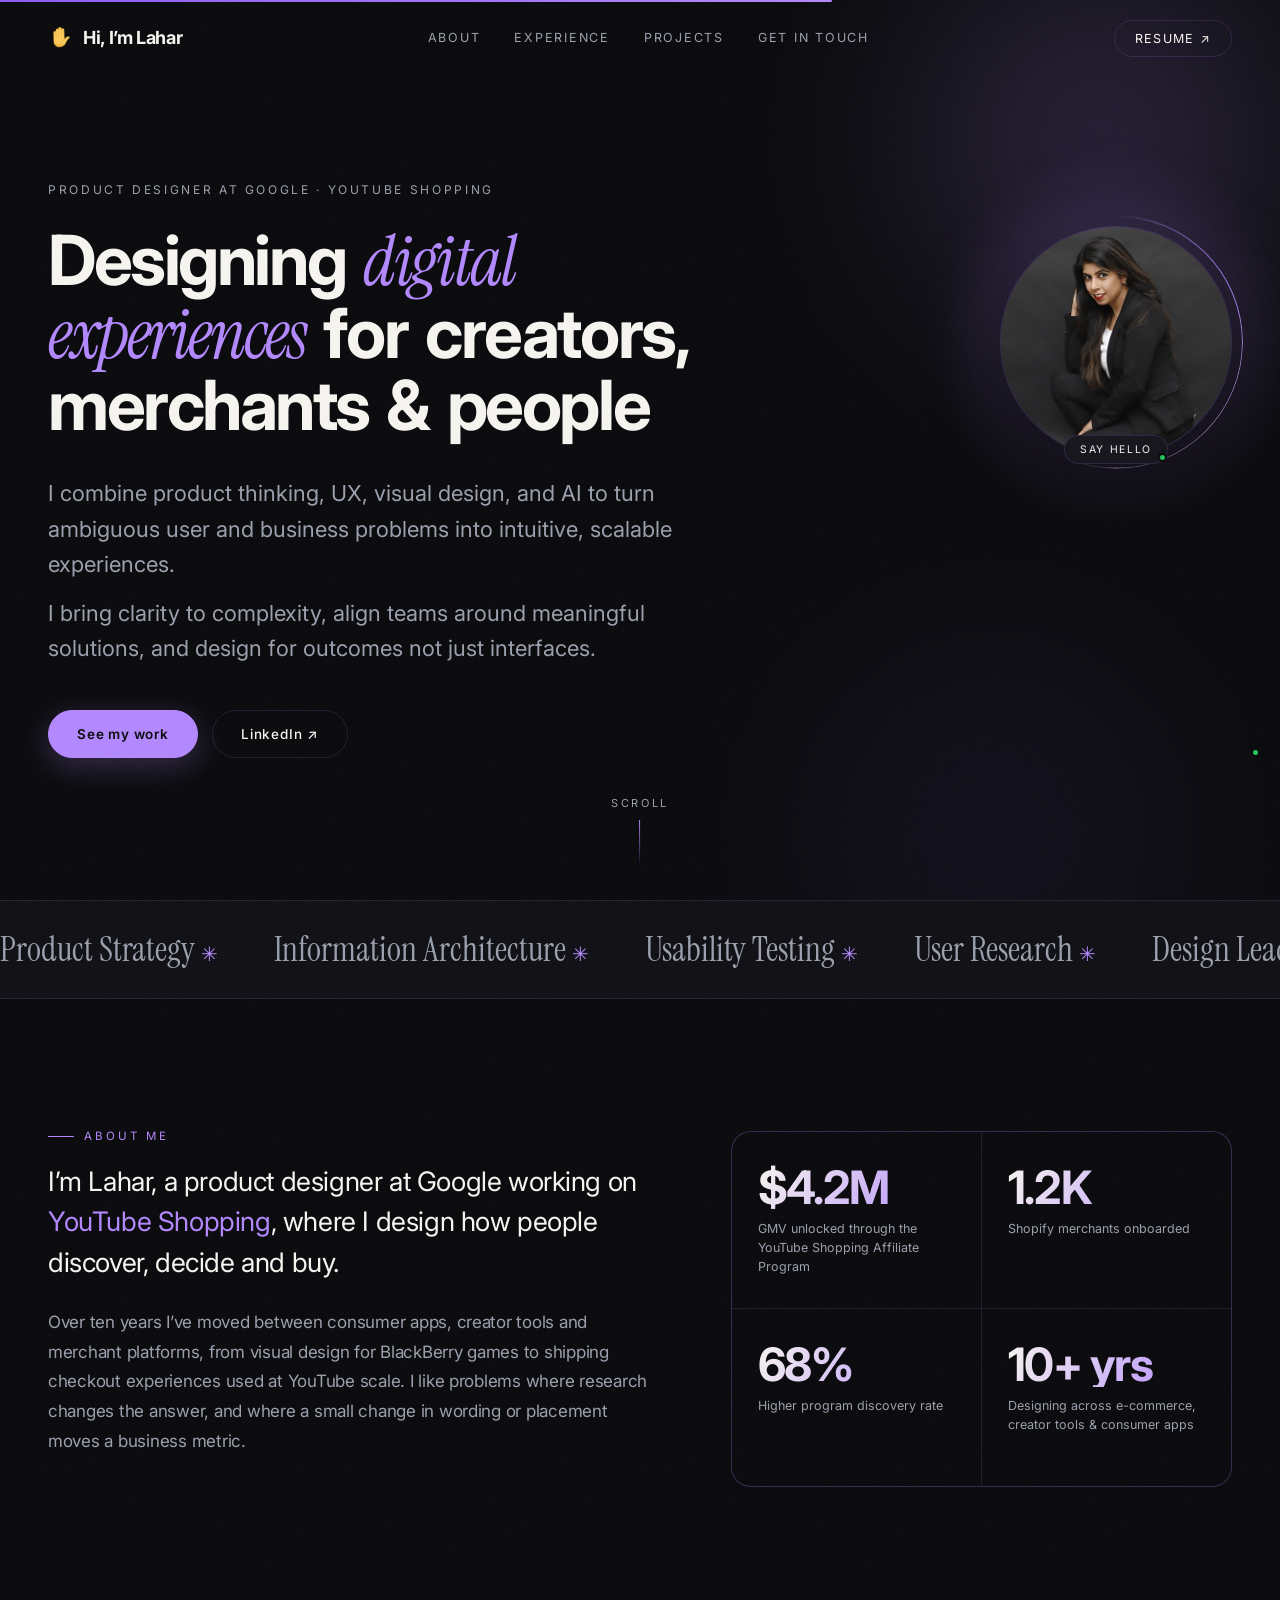
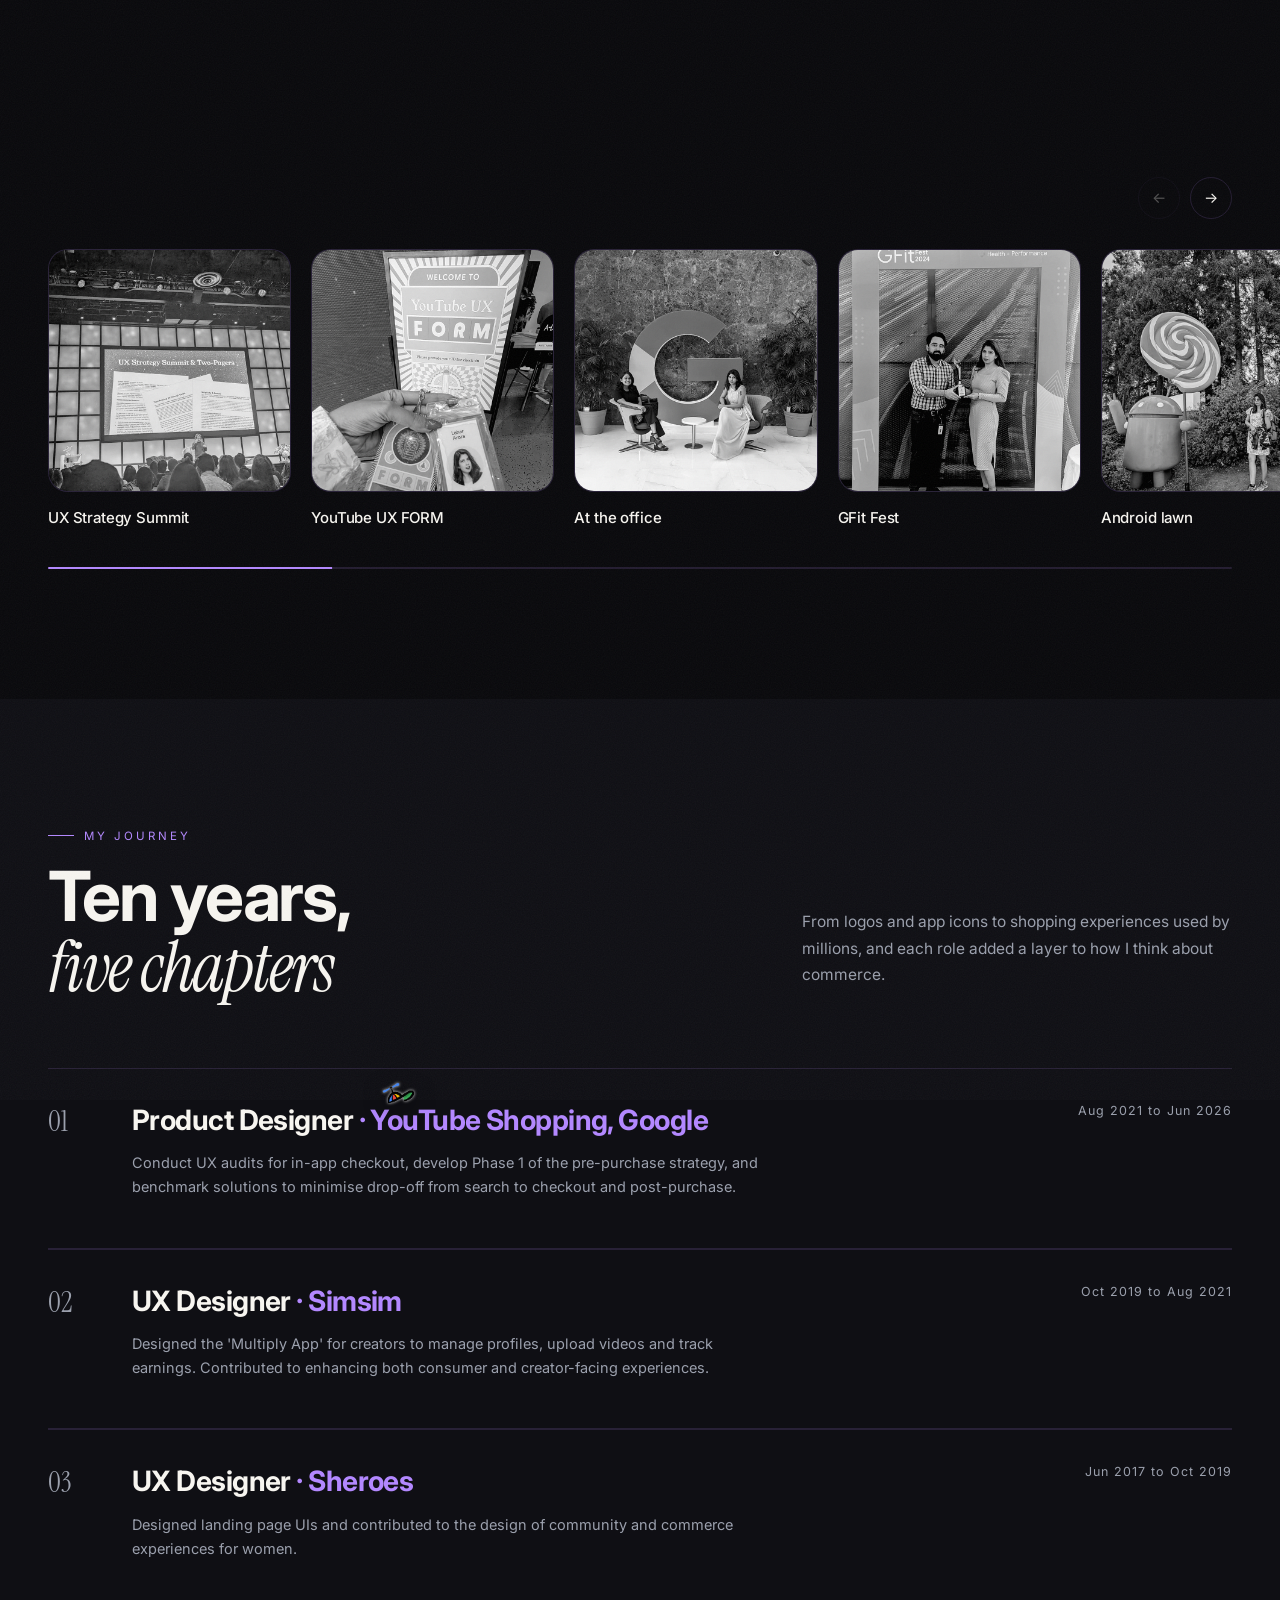
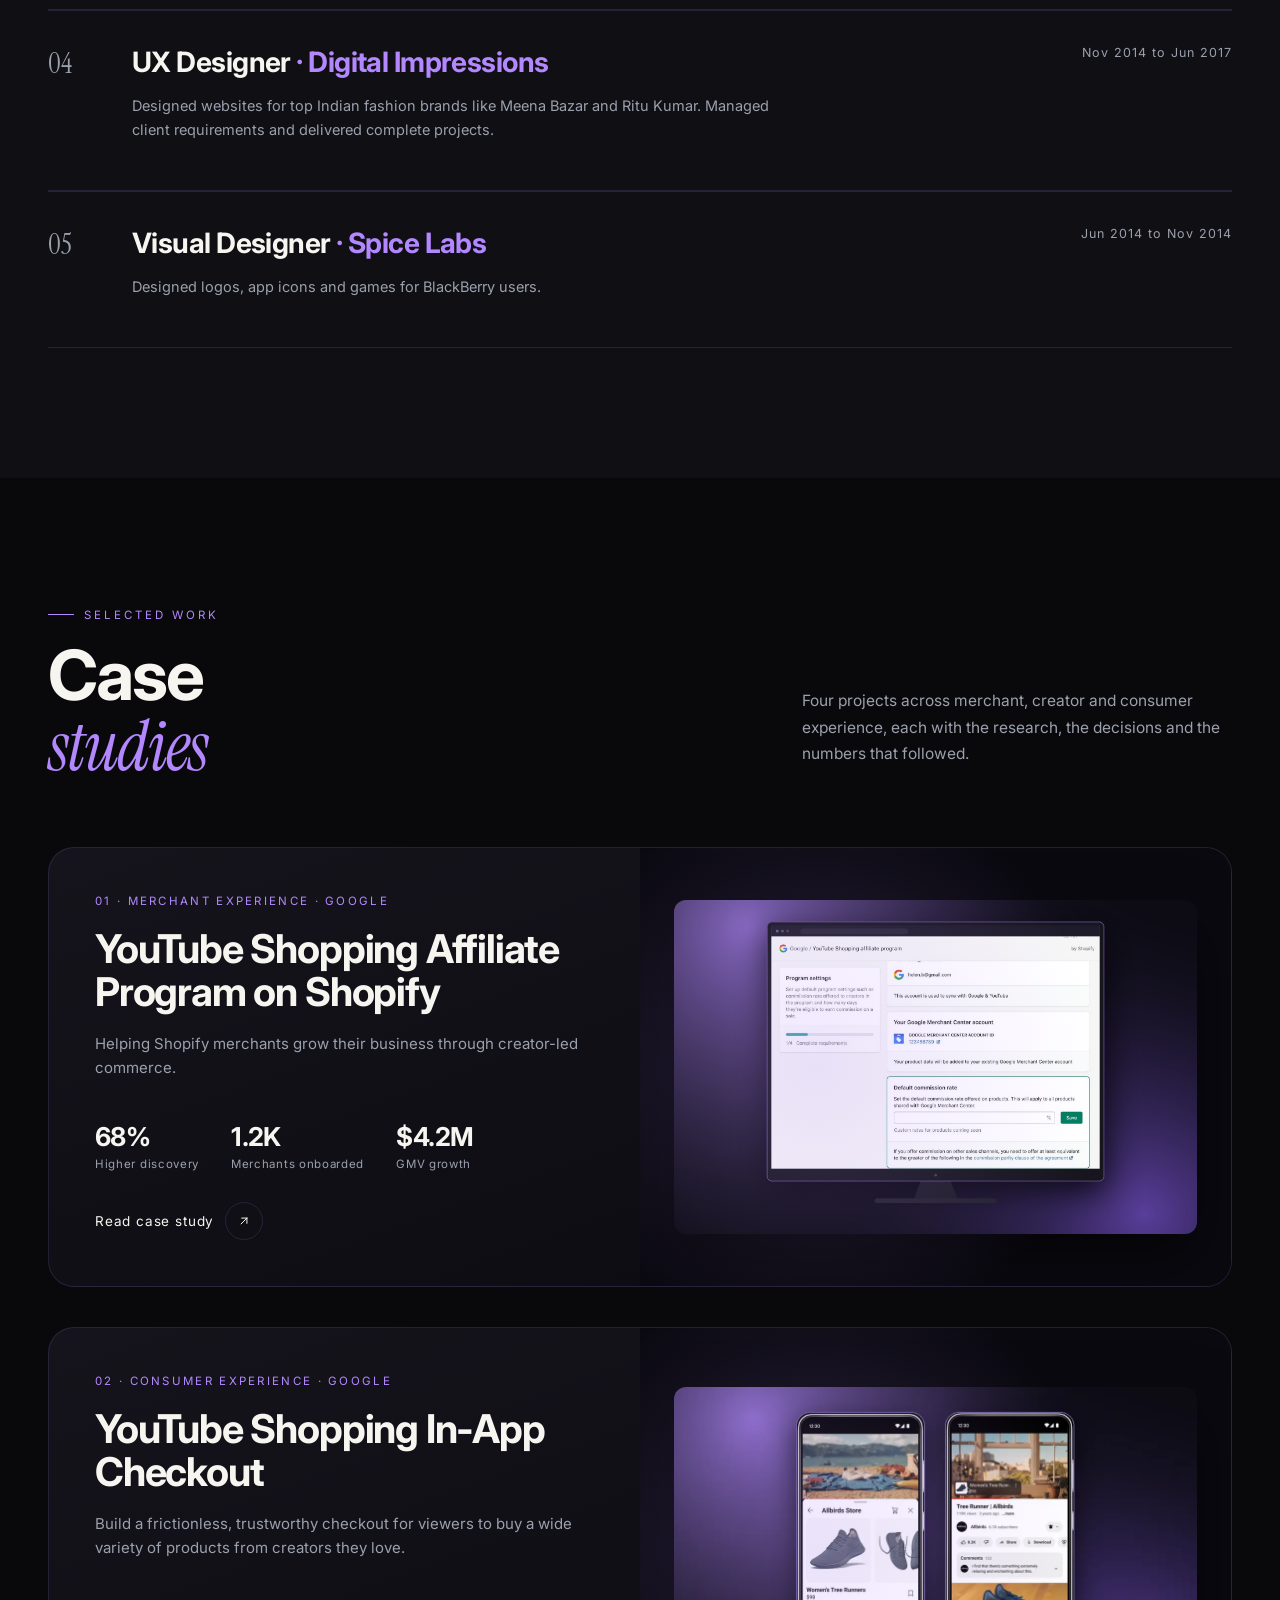
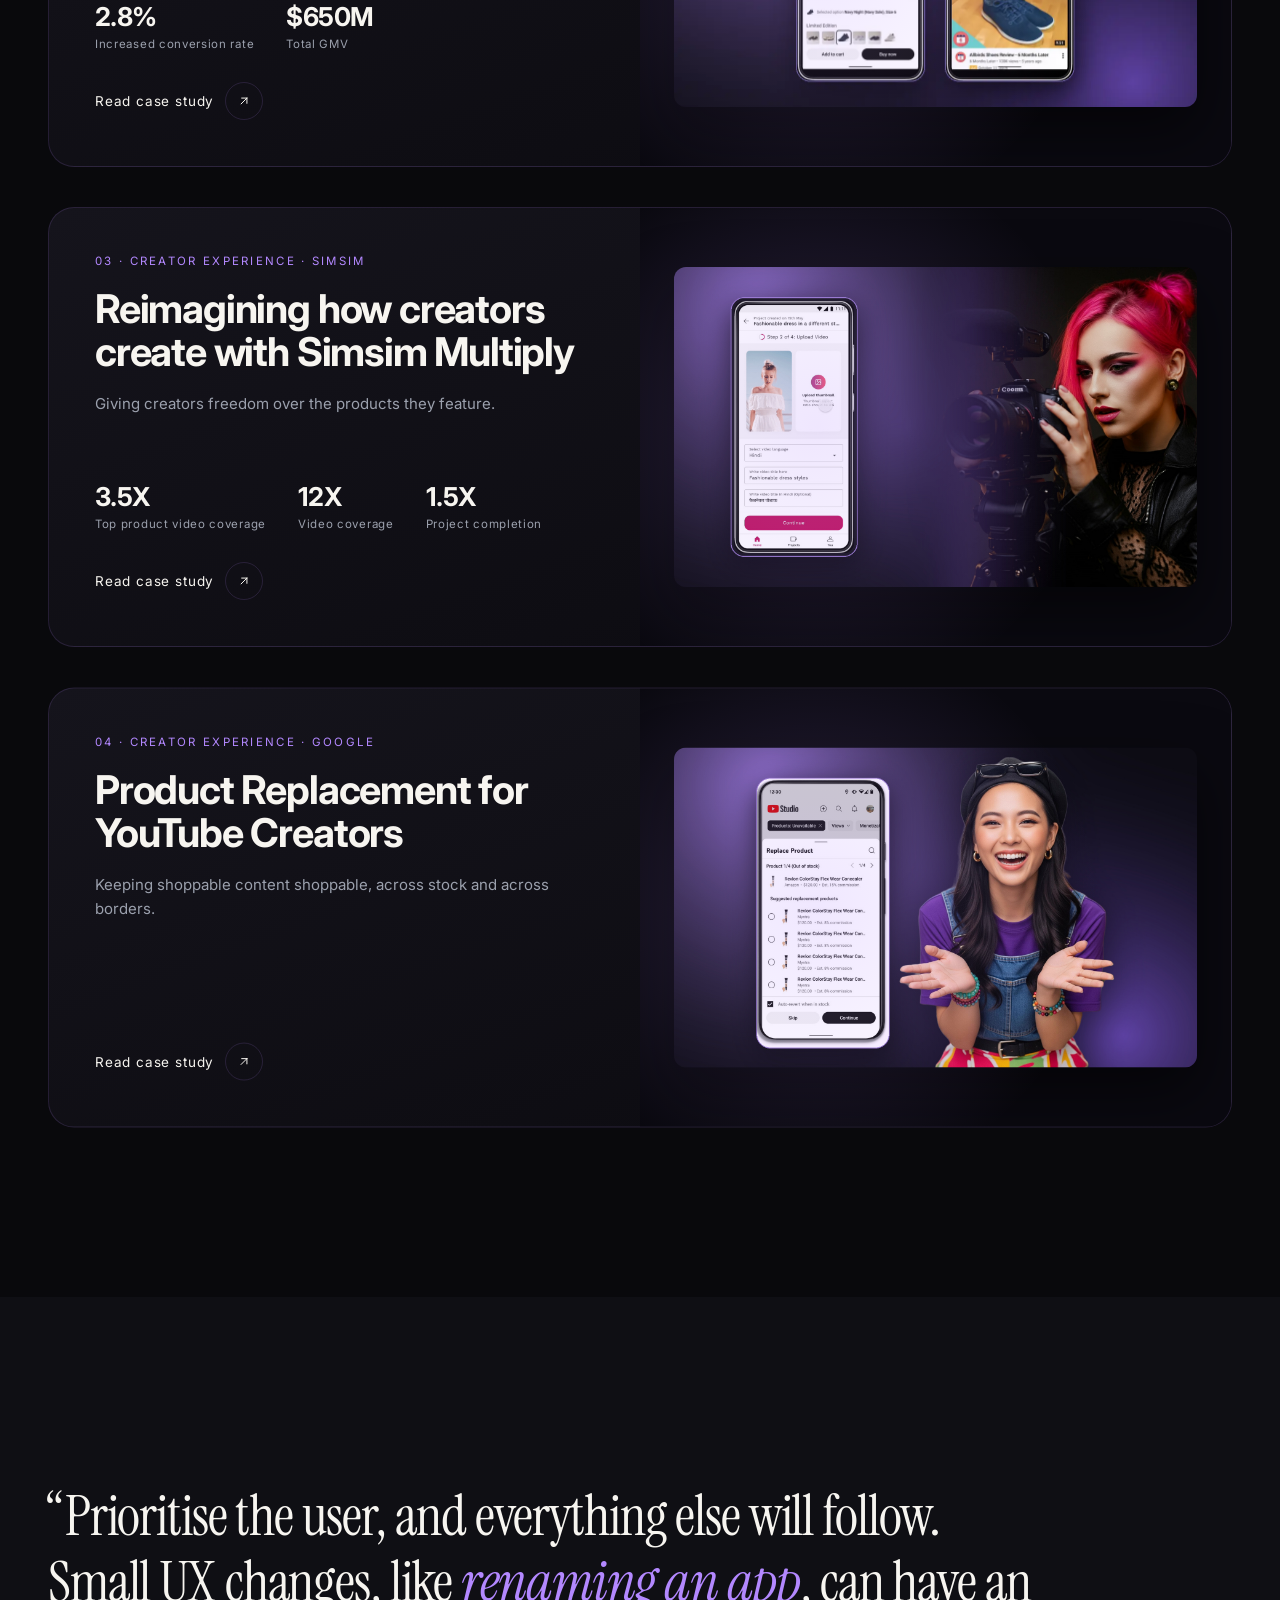
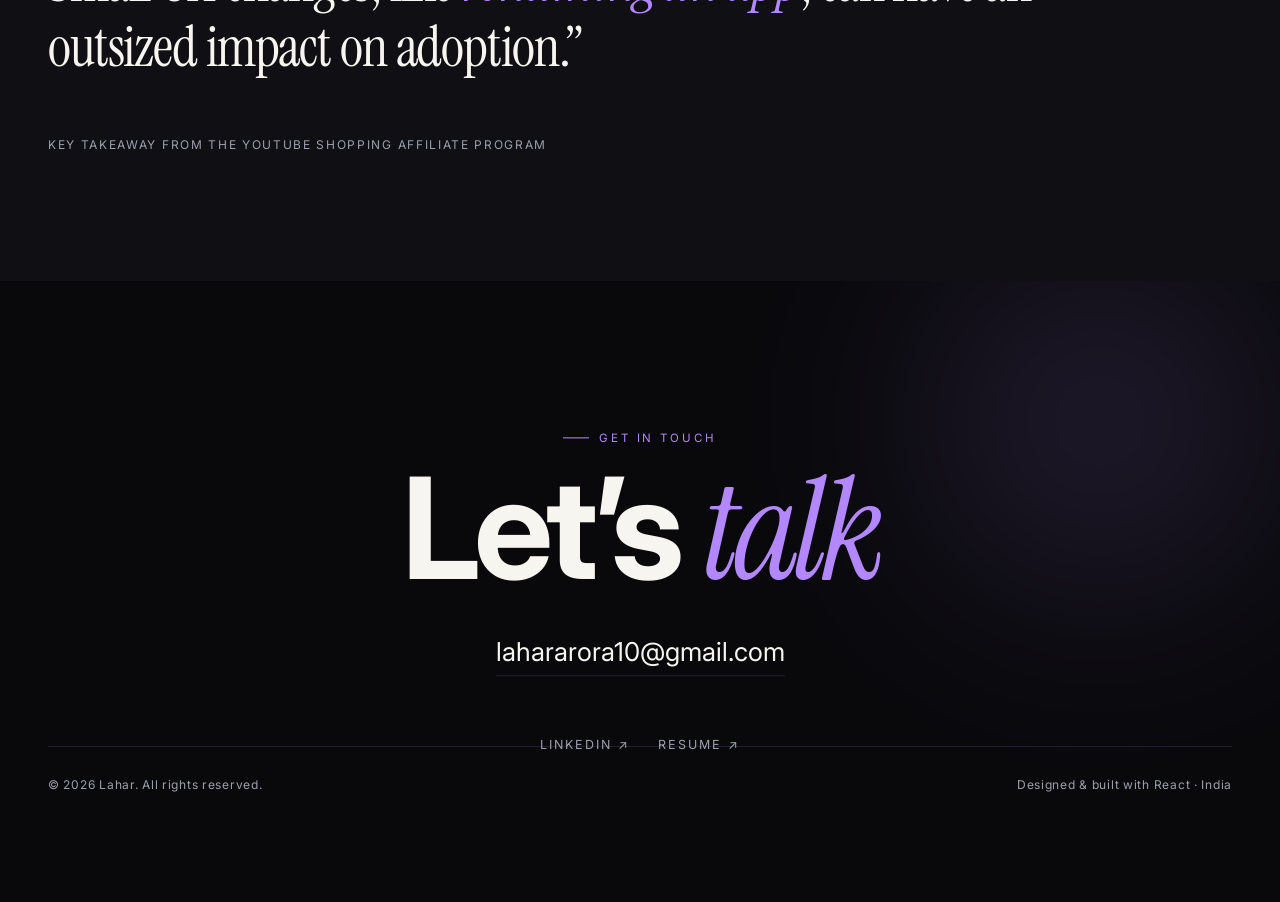
==== index.html @ 7d843dd0 "CS4: replace the two manual steps with one end-to-end replacement journey Co-Authored-By: Claude Opu" ====
<!doctype html>
<html lang="en">
  <head>
    <meta charset="UTF-8" />
    <meta name="viewport" content="width=device-width, initial-scale=1.0" />
    <title>Lahar, Product Designer at Google</title>
    <meta name="description" content="Lahar, Product Designer at Google (YouTube Shopping). E-commerce experiences for creators, merchants and consumers." />
    <link rel="preconnect" href="https://fonts.googleapis.com" />
    <link rel="preconnect" href="https://fonts.gstatic.com" crossorigin />
    <link href="https://fonts.googleapis.com/css2?family=Instrument+Serif:ital@0;1&family=Inter:wght@300;400;500;600;700;800&display=swap" rel="stylesheet" />
    <script type="module" crossorigin src="/assets/index-8kIsUFKY.js"></script>
    <link rel="stylesheet" crossorigin href="/assets/index-CQdAAviO.css">
  </head>
  <body>
    <div id="root"></div>
  </body>
</html>
---- assets/index-CQdAAviO.css ----
:root{--bg:#09090c;--bg-soft:#0f0f14;--card:#15141c;--line:rgba(179,136,255,.15);--fg:#f7f5f0;--muted:#9ba0ad;--accent:#b388ff;--accent-soft:#d6bcff;--accent-deep:#8b5cf6;--max:1240px;--ease:cubic-bezier(.22,1,.36,1)}*{box-sizing:border-box}html,body{margin:0;padding:0}html{scroll-behavior:auto}body{background:var(--bg);color:var(--fg);font-family:Inter,system-ui,-apple-system,Segoe UI,sans-serif;-webkit-font-smoothing:antialiased;overflow-x:hidden}a{color:inherit;text-decoration:none}img{max-width:100%;display:block}button{font:inherit;cursor:pointer}::selection{background:var(--accent);color:#fff}body::-webkit-scrollbar{width:10px}body::-webkit-scrollbar-track{background:var(--bg)}body::-webkit-scrollbar-thumb{background:#2a2831;border-radius:20px}.serif{font-family:"Instrument Serif",Georgia,serif;font-weight:400}.italic{font-style:italic}.wrap{width:100%;max-width:var(--max);margin:0 auto;padding:0 28px}.accent{color:var(--accent)}.muted{color:var(--muted)}.grain{position:fixed;top:-200%;right:-200%;bottom:-200%;left:-200%;z-index:9998;pointer-events:none;opacity:.045;background-image:url("data:image/svg+xml,%3Csvg xmlns='http://www.w3.org/2000/svg' width='300' height='300'%3E%3Cfilter id='n'%3E%3CfeTurbulence type='fractalNoise' baseFrequency='.85' numOctaves='3'/%3E%3C/filter%3E%3Crect width='100%25' height='100%25' filter='url(%23n)'/%3E%3C/svg%3E");animation:grain 8s steps(6) infinite}@keyframes grain{0%{transform:translate(0)}10%{transform:translate(-5%,-5%)}20%{transform:translate(-10%,5%)}30%{transform:translate(5%,-10%)}40%{transform:translate(-5%,15%)}50%{transform:translate(-10%,5%)}60%{transform:translate(15%)}70%{transform:translateY(10%)}80%{transform:translate(-15%)}90%{transform:translate(10%,5%)}to{transform:translate(5%)}}.nav{position:fixed;top:0;left:0;right:0;z-index:900;transition:background .4s var(--ease),backdrop-filter .4s,border-color .4s;border-bottom:1px solid transparent}.nav.scrolled{background:#08070ab8;-webkit-backdrop-filter:blur(14px);backdrop-filter:blur(14px);border-color:var(--line)}.nav-inner{display:flex;align-items:center;justify-content:space-between;height:74px}.logo{display:flex;align-items:center;gap:9px;font-weight:700;letter-spacing:-.02em;font-size:18px;white-space:nowrap}.logo-wave{width:26px;height:26px;object-fit:contain;flex:none;transform:rotate(47deg);transform-origin:50% 50%;transition:transform .4s var(--ease)}.logo:hover .logo-wave{transform:rotate(47deg) scale(1.12)}@media (max-width:520px){.logo{font-size:15.5px;gap:7px}.logo-wave{width:22px;height:22px}}.nav-links{display:flex;align-items:center;gap:34px}.nav-links a{font-size:12.5px;letter-spacing:.14em;text-transform:uppercase;color:var(--muted);position:relative;padding:4px 0;transition:color .3s}.nav-links a:hover{color:var(--fg)}.nav-links a:after{content:"";position:absolute;left:0;bottom:0;height:1px;width:0;background:var(--accent);transition:width .35s var(--ease)}.nav-links a:hover:after{width:100%}.nav-cta{border:1px solid var(--line);border-radius:999px;padding:10px 20px;font-size:12.5px;letter-spacing:.1em;text-transform:uppercase;background:transparent;color:var(--fg);transition:.35s var(--ease)}.nav-cta:hover{background:var(--fg);color:#08070a;border-color:var(--fg)}.burger{display:none;background:none;border:0;color:var(--fg);font-size:13px;letter-spacing:.12em;text-transform:uppercase}@media (max-width:860px){.nav-links{display:none}.burger{display:block}}.mobile-menu{position:fixed;top:0;right:0;bottom:0;left:0;z-index:899;background:var(--bg);display:flex;flex-direction:column;justify-content:center;gap:6px;padding:0 28px}.mobile-menu a{font-size:11vw;line-height:1.08;font-family:"Instrument Serif",serif}.hero{min-height:100svh;display:flex;align-items:center;position:relative;padding:120px 0 80px;overflow:hidden}.hero>.wrap{position:relative;z-index:2}.hero-blob{position:absolute;border-radius:50%;filter:blur(90px);opacity:.5;pointer-events:none}.blob-a{width:520px;height:520px;background:radial-gradient(circle,rgba(179,136,255,.52),transparent 70%);top:-120px;right:-80px}.blob-b{width:520px;height:520px;background:radial-gradient(circle,rgba(139,92,246,.22),transparent 70%);bottom:-190px;right:2%;left:auto}.hero-layout{display:grid;grid-template-columns:minmax(0,1fr) auto;gap:54px;align-items:start}.hero-main{min-width:0}.hero-portrait{position:relative;width:232px;height:232px;flex:none;display:grid;place-items:center;margin-top:44px;animation:float 7s ease-in-out infinite}.hp-glow{position:absolute;top:-34%;right:-34%;bottom:-34%;left:-34%;border-radius:50%;background:radial-gradient(circle,#b388ff57,#b388ff00 66%);filter:blur(20px);pointer-events:none}.hp-ring{position:absolute;top:-11px;right:-11px;bottom:-11px;left:-11px;border-radius:50%;padding:1.5px;background:conic-gradient(from 0deg,transparent 0deg,var(--accent) 70deg,var(--accent-soft) 130deg,transparent 210deg,transparent 360deg);-webkit-mask:linear-gradient(#000 0 0) content-box,linear-gradient(#000 0 0);-webkit-mask-composite:xor;mask-composite:exclude;animation:spin 7s linear infinite}.hp-frame{position:relative;width:100%;height:100%;border-radius:50%;overflow:hidden;border:1px solid var(--line);box-shadow:0 22px 60px #0000008c}.hp-frame img{width:100%;height:100%;object-fit:cover;object-position:50% 20%;display:block;transition:transform .7s var(--ease),filter .7s var(--ease)}.hero-portrait:hover .hp-frame img{transform:scale(1.06)}.hp-badge{position:absolute;bottom:-6px;left:50%;transform:translate(-50%);display:inline-flex;align-items:center;gap:8px;white-space:nowrap;padding:7px 15px;border-radius:999px;font-size:10.5px;letter-spacing:.16em;text-transform:uppercase;color:var(--fg);background:#15141ce6;border:1px solid var(--line);-webkit-backdrop-filter:blur(10px);backdrop-filter:blur(10px);cursor:pointer;transition:.4s var(--ease)}.hp-badge:hover{border-color:var(--accent);transform:translate(-50%) translateY(-2px)}@keyframes spin{to{transform:rotate(360deg)}}@keyframes float{0%,to{transform:translateY(0)}50%{transform:translateY(-11px)}}@media (prefers-reduced-motion:reduce){.hero-portrait,.hp-ring{animation:none}}@media (max-width:980px){.hero-layout{grid-template-columns:1fr;gap:44px}.hero-portrait{order:-1;width:132px;height:132px;justify-self:start;margin-top:0;animation:none}.hp-badge{font-size:9.5px;padding:6px 12px}}.hero-eyebrow{display:flex;align-items:center;gap:12px;font-size:12px;letter-spacing:.22em;text-transform:uppercase;color:var(--muted);margin-bottom:28px}.dot-live{position:absolute;right:0;bottom:1px;border:2px solid var(--bg)}.dot-live{width:9px;height:9px;border-radius:50%;background:#22c55e;box-shadow:0 0 #22c55e99;animation:pulse 2.2s infinite}@keyframes pulse{70%{box-shadow:0 0 0 12px #22c55e00}to{box-shadow:0 0 #22c55e00}}.hero h1{font-size:clamp(32px,5.4vw,80px);line-height:1.04;letter-spacing:-.035em;margin:0;font-weight:700}.hero h1 .line{display:block;overflow:hidden;padding-bottom:.18em;margin-bottom:-.18em}.hero h1 .word{display:inline-block;margin-right:.22em;padding-right:.04em}.hero-sub{max-width:640px;margin-top:34px;font-size:clamp(16px,1.8vw,22px);line-height:1.6;color:var(--muted)}.hero-sub p{margin:0 0 14px}.hero-sub p:last-child{margin-bottom:0}.hero-actions{display:flex;flex-wrap:wrap;gap:14px;margin-top:44px}.btn{position:relative;display:inline-flex;align-items:center;gap:10px;padding:15px 28px;border-radius:999px;font-size:13.5px;letter-spacing:.06em;font-weight:500;border:1px solid var(--line);overflow:hidden;background:transparent;color:var(--fg);transition:.4s var(--ease)}.btn span{position:relative;z-index:2}a:focus-visible,button:focus-visible,.btn:focus-visible,.nav-cta:focus-visible,.logo:focus-visible{outline:2px solid var(--accent);outline-offset:3px;border-radius:6px}.btn:focus-visible,.nav-cta:focus-visible{border-radius:999px}.btn:before{content:"";position:absolute;top:0;right:0;bottom:0;left:0;background:var(--fg);transform:translateY(101%);transition:transform .45s var(--ease);z-index:1}.btn:hover:before{transform:translateY(0)}.btn:hover{color:#09090c;border-color:var(--fg)}.btn-solid{background:var(--accent);border-color:var(--accent);color:#09090c;font-weight:600;box-shadow:0 8px 30px #b388ff42}.btn-solid:before{background:#fff}.btn-solid:hover{color:#09090c;border-color:#fff}.hero-scroll{position:absolute;bottom:34px;left:50%;transform:translate(-50%);font-size:11px;letter-spacing:.24em;text-transform:uppercase;color:var(--muted);display:flex;flex-direction:column;align-items:center;gap:10px}.scroll-line{width:1px;height:46px;background:linear-gradient(var(--accent),transparent);animation:drop 1.8s var(--ease) infinite}@keyframes drop{0%{transform:scaleY(0);transform-origin:top}50%{transform:scaleY(1);transform-origin:top}51%{transform-origin:bottom}to{transform:scaleY(0);transform-origin:bottom}}.marquee{border-top:1px solid var(--line);border-bottom:1px solid var(--line);padding:26px 0;overflow:hidden;background:var(--bg-soft)}.marquee-track{display:flex;gap:56px;width:max-content;animation:slide 34s linear infinite}.marquee:hover .marquee-track{animation-play-state:paused}@keyframes slide{to{transform:translate(-50%)}}.marquee-item{display:flex;align-items:center;gap:56px;font-family:"Instrument Serif",serif;font-size:34px;color:var(--muted);white-space:nowrap}.marquee-item i{font-style:normal;color:var(--accent);font-size:20px}section{position:relative}.sec{padding:130px 0}.sec-head{display:flex;align-items:flex-end;justify-content:space-between;gap:30px;margin-bottom:64px;flex-wrap:wrap}.sec-label{font-size:11.5px;letter-spacing:.26em;text-transform:uppercase;color:var(--accent);margin-bottom:18px;display:flex;align-items:center;gap:10px}.sec-label:before{content:"";width:26px;height:1px;background:var(--accent)}.cs-hero .sec-label:before{display:none}.sec-title{font-size:clamp(34px,5.4vw,72px);line-height:1.02;letter-spacing:-.03em;margin:0;font-weight:700}.sec-desc{max-width:430px;color:var(--muted);line-height:1.7;font-size:15.5px}.about-grid{display:grid;grid-template-columns:1.1fr .9fr;gap:70px;align-items:start}@media (max-width:900px){.about-grid{grid-template-columns:1fr;gap:44px}}.about-copy p{font-size:clamp(18px,2.1vw,27px);line-height:1.5;letter-spacing:-.015em;margin:0 0 26px}.about-copy p .hl{color:var(--accent)}.stat-grid{display:grid;grid-template-columns:1fr 1fr;grid-auto-rows:1fr;gap:1px;background:var(--line);border:1px solid var(--line);border-radius:20px;overflow:hidden}.stat{background:var(--bg);padding:32px 26px;display:flex;flex-direction:column;justify-content:flex-start}.stat b{display:block;font-size:clamp(30px,4vw,46px);letter-spacing:-.03em;line-height:1;background:linear-gradient(120deg,var(--fg) 0%,var(--accent) 100%);-webkit-background-clip:text;background-clip:text;color:transparent}.stat span{display:block;margin-top:10px;font-size:12.5px;color:var(--muted);line-height:1.5}.car-head{display:flex;align-items:center;justify-content:space-between;gap:20px}.car-nav{display:flex;gap:10px}.car-btn{width:42px;height:42px;border-radius:50%;border:1px solid var(--line);background:transparent;color:var(--fg);font-size:15px;line-height:1;display:grid;place-items:center;transition:.35s var(--ease)}.car-btn:hover:not(:disabled){border-color:var(--accent);color:var(--accent);transform:translateY(-2px)}.car-btn:disabled{opacity:.3;cursor:default}.car-track{display:flex;gap:20px;overflow-x:auto;scroll-snap-type:x mandatory;margin-top:26px;padding:4px calc(max(0px,(100% - 1240px)/2) + 28px) 6px;scroll-padding-left:calc(max(0px,(100% - 1240px)/2) + 28px);scrollbar-width:none;-ms-overflow-style:none;scroll-behavior:smooth}.car-track::-webkit-scrollbar{display:none}.car-card{flex:none;margin:0;width:clamp(200px,19vw,268px);scroll-snap-align:start}.car-media{display:block;position:relative;aspect-ratio:1/1;border-radius:20px;overflow:hidden;border:1px solid var(--line);background:var(--bg-soft)}.car-media img{width:100%;height:100%;object-fit:cover;display:block;filter:grayscale(1) contrast(1.03);transition:filter .4s var(--ease),transform .7s var(--ease)}.car-card:hover .car-media img{filter:grayscale(0) contrast(1.02) saturate(1.12);transform:scale(1.05)}.car-card:hover .car-media{border-color:#b388ff57}.car-card figcaption{margin-top:15px}.car-card figcaption b{font-size:15px;font-weight:500;letter-spacing:-.01em;color:var(--fg)}.car-bar{position:relative;height:2px;border-radius:2px;background:var(--line);margin-top:34px;overflow:hidden}.car-bar span{position:absolute;top:0;right:0;bottom:0;left:0;background:var(--accent);border-radius:2px;transform-origin:left center;transition:transform .25s var(--ease)}@media (max-width:900px){.car-track{padding-left:28px;padding-right:28px;gap:16px;scroll-padding-left:28px}.car-nav{display:none}}.exp-row{display:grid;grid-template-columns:56px 1fr auto;gap:28px;align-items:start;padding:34px 0;border-top:1px solid var(--line);position:relative}.exp-row:last-child{border-bottom:1px solid var(--line)}.exp-row:after{content:"";position:absolute;left:0;bottom:-1px;height:1px;width:0;background:var(--accent);transition:width .6s var(--ease)}.exp-row:hover:after{width:100%}.exp-num{font-family:"Instrument Serif",serif;font-size:28px;color:var(--muted)}.exp-badge{position:absolute;left:20px;top:-30px;width:44px;height:44px;object-fit:contain;pointer-events:none;filter:drop-shadow(0 0 1.5px rgba(255,255,255,.9)) drop-shadow(0 4px 10px rgba(0,0,0,.5));transform-origin:60% 100%;transition:transform .5s var(--ease)}.exp-row:hover .exp-badge{transform:rotate(-9deg) translateY(-3px)}.exp-role{font-size:clamp(19px,2.4vw,28px);letter-spacing:-.02em;margin:0 0 8px;transition:transform .5s var(--ease)}.exp-row:hover .exp-role{transform:translate(10px)}.exp-co{color:var(--accent);position:relative;display:inline-block}.exp-desc{color:var(--muted);font-size:14.5px;line-height:1.65;max-width:640px}.exp-date{font-size:12.5px;letter-spacing:.08em;color:var(--muted);white-space:nowrap}@media (max-width:760px){.exp-row{grid-template-columns:1fr;gap:10px}.exp-date{order:-1}.exp-badge{width:32px;height:32px;top:-22px;left:12px}}.stack{position:relative}.stack-item{position:sticky;top:96px;margin-bottom:40px}.pcard{border:1px solid var(--line);border-radius:26px;background:linear-gradient(160deg,var(--card),#0b0a0f);overflow:hidden;display:grid;grid-template-columns:1fr 1fr;min-height:440px}@media (max-width:900px){.pcard{grid-template-columns:1fr;min-height:0}}.pcard-body{padding:46px;display:flex;flex-direction:column;justify-content:space-between}@media (max-width:900px){.pcard-body{padding:32px}}.pcard-kicker{font-size:11.5px;letter-spacing:.2em;text-transform:uppercase;color:var(--accent);margin-bottom:20px}.pcard h3{font-size:clamp(25px,3.1vw,40px);line-height:1.08;letter-spacing:-.03em;margin:0 0 18px;font-weight:700}.pcard p{color:var(--muted);line-height:1.65;font-size:15px;margin:0}.pcard-metrics{display:flex;gap:32px;flex-wrap:wrap;margin:30px 0}.pcard-metrics div b{display:block;font-size:26px;letter-spacing:-.02em;color:var(--fg)}.pcard-metrics div span{font-size:11.5px;color:var(--muted);letter-spacing:.06em}.pcard-media{position:relative;overflow:hidden;background:#0a0910}.pcard-media{display:grid;place-items:center;padding:34px}.pcard-media img{width:100%;height:auto;max-height:100%;object-fit:contain;border-radius:12px;box-shadow:0 24px 60px #0000008c;transition:transform 1.1s var(--ease)}.pcard:hover .pcard-media img{transform:scale(1.06)}.pcard-media:after{content:"";position:absolute;top:0;right:0;bottom:0;left:0;background:radial-gradient(circle at 30% 50%,rgba(179,136,255,.2),transparent 60%);pointer-events:none}@media (max-width:900px){.pcard-media{height:auto;padding:22px}.pcard-media:after{background:linear-gradient(0deg,rgba(11,10,15,.85),transparent 60%)}}.link-arrow{display:inline-flex;align-items:center;gap:11px;font-size:13.5px;letter-spacing:.06em;color:var(--fg)}.link-arrow .circle{width:38px;height:38px;border-radius:50%;border:1px solid var(--line);display:grid;place-items:center;transition:.4s var(--ease)}.link-arrow:hover .circle{background:var(--accent);border-color:var(--accent);transform:rotate(-45deg)}.link-arrow svg{width:14px;height:14px;stroke:currentColor;fill:none;stroke-width:1.7}.doc-grid{display:grid;grid-template-columns:1fr 1fr;gap:22px}@media (max-width:800px){.doc-grid{grid-template-columns:1fr}}.doc{border:1px solid var(--line);border-radius:22px;padding:34px;background:var(--bg-soft);display:flex;flex-direction:column;gap:16px;transition:.45s var(--ease)}.doc:hover{border-color:var(--accent);transform:translateY(-6px)}.doc-ico{width:44px;height:44px;border-radius:13px;display:grid;place-items:center;background:#b388ff24;color:var(--accent);font-size:12px;font-weight:700;letter-spacing:.06em}.doc h4{margin:0;font-size:21px;letter-spacing:-.02em}.doc p{margin:0;color:var(--muted);font-size:14px;line-height:1.6}.quote{font-family:"Instrument Serif",serif;font-size:clamp(26px,4.4vw,60px);line-height:1.16;letter-spacing:-.02em;max-width:1000px}.quote em{color:var(--accent)}.contact{padding:150px 0 80px;text-align:center;position:relative;overflow:hidden}.contact h2{font-size:clamp(46px,11vw,158px);line-height:.92;letter-spacing:-.045em;margin:0;font-weight:700}.contact h2 a{display:inline-block;transition:.5s var(--ease)}.contact h2 a:hover{color:var(--accent);letter-spacing:-.02em}.contact-mail{display:inline-block;margin-top:40px;font-size:clamp(16px,2.4vw,26px);border-bottom:1px solid var(--line);padding-bottom:8px;transition:.4s var(--ease)}.contact-mail:hover{border-color:var(--accent);color:var(--accent)}.socials{display:flex;justify-content:center;gap:28px;margin-top:56px;flex-wrap:wrap}.socials a{font-size:12.5px;letter-spacing:.16em;text-transform:uppercase;color:var(--muted);transition:.3s}.socials a:hover{color:var(--fg)}footer{border-top:1px solid var(--line);padding:30px 0;display:flex;justify-content:space-between;gap:16px;flex-wrap:wrap;font-size:12px;color:var(--muted);letter-spacing:.06em}.cs-hero{padding:170px 0 70px;position:relative}.back{display:inline-flex;align-items:center;gap:9px;font-size:12.5px;letter-spacing:.12em;text-transform:uppercase;color:var(--muted);margin-bottom:44px;transition:.3s}.back:hover{color:var(--accent);gap:14px}.cs-hero-grid{display:grid;grid-template-columns:minmax(0,1fr) auto;gap:56px;align-items:center}.cs-hero-phone{width:clamp(180px,20vw,252px);cursor:zoom-in;filter:drop-shadow(0 26px 56px rgba(5,4,10,.6));animation:float 7s ease-in-out infinite}.cs-hero-phone img{width:100%;display:block}@media (max-width:860px){.cs-hero-grid{grid-template-columns:1fr}.cs-hero-phone{display:none}}.cs-title{font-size:clamp(38px,6.6vw,90px);line-height:1;letter-spacing:-.035em;margin:0 0 26px;font-weight:700;max-width:14ch}.cs-lead{max-width:680px;color:var(--muted);font-size:clamp(15px,1.7vw,20px);line-height:1.65}.meta-grid{display:grid;grid-template-columns:repeat(4,1fr);gap:1px;background:var(--line);border-top:1px solid var(--line);border-bottom:1px solid var(--line);margin:70px 0}@media (max-width:860px){.meta-grid{grid-template-columns:1fr 1fr}}.meta{background:var(--bg);padding:26px 22px}.meta span{display:block;font-size:11px;letter-spacing:.2em;text-transform:uppercase;color:var(--accent);margin-bottom:12px}.meta p{margin:0;font-size:14.5px;line-height:1.6;color:var(--fg)}.meta-list{margin:0;padding:0;list-style:none;font-size:14.5px;line-height:1.55;color:var(--fg)}.meta-list li{position:relative;padding-left:15px;margin-bottom:7px}.meta-list li:last-child{margin-bottom:0}.meta-list li:before{content:"";position:absolute;left:0;top:.62em;width:5px;height:5px;border-radius:50%;background:var(--accent)}.cs-block{max-width:820px;margin:0 auto 90px}.cs-block h3{font-size:clamp(24px,3.4vw,42px);letter-spacing:-.03em;margin:0 0 20px;line-height:1.1}.cs-block h3.cs-subhead{font-size:clamp(20px,2.2vw,27px);letter-spacing:-.02em;color:var(--accent-soft);margin:0 0 16px}.cs-block p{color:var(--muted);font-size:16.5px;line-height:1.8;margin:0 0 18px}.cs-block li b{color:var(--fg);font-weight:600}.cs-block ul{color:var(--muted);font-size:16px;line-height:1.85;padding-left:20px;margin:0 0 18px}.cs-sublead{color:var(--fg);font-weight:600;font-size:17px;letter-spacing:-.01em;margin:0 0 20px}.cs-item{margin:0 0 34px}.cs-item h4{font-size:19px;font-weight:600;letter-spacing:-.015em;line-height:1.4;color:var(--fg);margin:0 0 10px}.cs-item .cs-quote{margin:18px 0 0;font-size:clamp(18px,2.2vw,24px)}.cs-by{margin:10px 0 0;border-left:2px solid transparent;padding-left:24px;font-size:14px;letter-spacing:.06em;text-transform:uppercase;color:#fff;font-weight:600}.sol-shots{display:grid;grid-template-columns:repeat(2,1fr);gap:16px;margin:22px 0 0}.sol-shots.trio{grid-template-columns:repeat(3,1fr);gap:14px}.sol-shots.trio .sol-shot.device{max-width:220px}.sol-shot{border:1px solid var(--line);border-radius:12px;overflow:hidden;background:#fff;cursor:zoom-in;line-height:0;aspect-ratio:3/4;transition:border-color .35s var(--ease),transform .35s var(--ease)}.sol-shot.wide{grid-column:1/-1;aspect-ratio:auto;background:#fff;border-color:#b388ff99;box-shadow:0 0 0 1px #b388ff4d,0 0 26px #b388ff4d,0 0 64px #b388ff26;animation:shotGlow 3.6s var(--ease) infinite}.sol-shot.wide:hover{border-color:#b388ffd9;box-shadow:0 0 0 1px #b388ff80,0 0 34px #b388ff6b,0 0 80px #b388ff33}.sol-shot.wide img{height:auto}@keyframes shotGlow{0%,to{box-shadow:0 0 0 1px #b388ff42,0 0 20px #b388ff38,0 0 52px #b388ff1a}50%{box-shadow:0 0 0 1px #b388ff6b,0 0 32px #b388ff61,0 0 76px #b388ff33}}.sol-shot:hover{border-color:#b388ff73;transform:translateY(-3px)}.sol-shot img{width:100%;height:100%;display:block;object-fit:contain;object-position:top center}.ba-grid{display:grid;grid-template-columns:1fr 1fr;gap:16px;margin:22px 0 0}.ba{margin:0}.ba-shot{border:1px solid var(--line);border-radius:14px;overflow:hidden;background:#fff;cursor:zoom-in;aspect-ratio:4/3;line-height:0;transition:border-color .35s var(--ease),transform .35s var(--ease)}.ba-shot img{width:100%;height:100%;display:block;object-fit:contain;object-position:center;background:#fff}.ba.is-after .ba-shot{border-color:#b388ff61}.ba-shot:hover{border-color:#b388ff8c;transform:translateY(-2px)}.ba figcaption{margin-top:10px;font-size:12.5px;line-height:1.5;color:var(--muted)}.ba figcaption b{display:block;font-size:10.5px;letter-spacing:.2em;text-transform:uppercase;color:var(--muted);margin-bottom:4px;font-weight:600}.ba.is-after figcaption b{color:var(--accent)}.sol-shot.device{background:none;border:none;aspect-ratio:auto;max-width:268px;margin:0 auto;cursor:zoom-in;filter:drop-shadow(0 18px 40px rgba(5,4,10,.55))}.sol-shot.device img{height:auto;object-fit:contain;background:none}.sol-shot.device:hover{transform:translateY(-4px)}.sol-fig{margin:0;display:flex;flex-direction:column}.sol-fig figcaption{margin-top:14px;font-size:12.5px;line-height:1.55;color:var(--muted);text-align:center;max-width:280px;margin-left:auto;margin-right:auto}.sol-shot.bare,.sol-shot.wide.bare{background:none;border:none;box-shadow:none;animation:none;border-radius:0;filter:drop-shadow(0 16px 36px rgba(5,4,10,.5))}.sol-shot.bare:hover,.sol-shot.wide.bare:hover{background:none;border:none;box-shadow:none;transform:none}.sol-shot.bare img{background:none}.cs-split{display:grid;grid-template-columns:minmax(0,1fr) minmax(0,360px);gap:54px;align-items:center;width:100%;margin:26px 0 34px}.cs-split .cs-item:last-child{margin-bottom:0}.venn-wrap{width:100%;margin:0}.venn{width:100%;height:auto;display:block;font-family:Inter,system-ui,sans-serif}.stat-row{display:grid;grid-template-columns:repeat(3,1fr);gap:16px;margin:26px 0 34px}.statc{border:1px solid var(--line);border-radius:18px;padding:22px 20px;background:var(--bg-soft);height:100%;display:flex;flex-direction:column}.statc-k{font-size:10.5px;letter-spacing:.22em;text-transform:uppercase;color:var(--accent);font-weight:600}.statc b{display:block;margin:10px 0 8px;font-size:clamp(30px,3.6vw,42px);letter-spacing:-.035em;line-height:1;background:linear-gradient(120deg,var(--fg) 0%,var(--accent) 100%);-webkit-background-clip:text;background-clip:text;color:transparent}.statc-l{font-size:12.5px;line-height:1.55;color:var(--muted)}@media (max-width:700px){.stat-row{grid-template-columns:1fr}}.flow-wrap{width:100%;margin:26px 0 34px}.flowdiag{width:100%;height:auto;display:block;font-family:Inter,system-ui,sans-serif}@media (max-width:860px){.flow-wrap{width:100%;margin:26px 0 34px;transform:none;overflow-x:auto}.flowdiag{min-width:760px}}.cs-step{margin:0 0 44px;padding-left:26px;border-left:1px solid var(--line);position:relative}.cs-step:before{content:"";position:absolute;left:-4px;top:9px;width:7px;height:7px;border-radius:50%;background:var(--accent)}.cs-step .step-k{font-size:11.5px;letter-spacing:.22em;text-transform:uppercase;color:var(--accent);margin:0 0 8px}.cs-step h4{font-size:19px;font-weight:600;letter-spacing:-.015em;line-height:1.4;color:var(--fg);margin:0 0 10px}.cs-quote{border-left:2px solid var(--accent);padding:6px 0 6px 24px;font-family:"Instrument Serif",serif;font-size:clamp(20px,2.8vw,30px);line-height:1.35;color:var(--fg);margin:30px 0}.impact-head{margin-bottom:26px}.impact-grid{display:grid;grid-template-columns:repeat(auto-fit,minmax(200px,1fr));gap:18px;max-width:820px;margin:0 auto 90px}.impact{border:1px solid var(--line);border-radius:18px;padding:28px 24px;background:var(--bg-soft);height:100%;display:flex;flex-direction:column;justify-content:flex-start}.impact b{display:block;font-size:clamp(34px,5vw,54px);letter-spacing:-.035em;line-height:1;background:linear-gradient(120deg,var(--fg) 0%,var(--accent) 100%);-webkit-background-clip:text;background-clip:text;color:transparent}.impact span{display:block;margin-top:12px;font-size:13px;color:var(--muted)}.slides{display:grid;gap:26px}.slide-frame{border:1px solid var(--line);border-radius:18px;overflow:hidden;background:#0a0910;cursor:zoom-in;position:relative}.slide-frame img{width:100%}.slide-idx{position:absolute;top:14px;left:14px;background:#08070ab8;color:#fff;font-size:11px;letter-spacing:.1em;padding:5px 10px;border-radius:8px;-webkit-backdrop-filter:blur(6px);backdrop-filter:blur(6px)}.lightbox{position:fixed;top:0;right:0;bottom:0;left:0;z-index:9990;background:#050408f0;display:grid;place-items:center;padding:34px;cursor:zoom-out;-webkit-backdrop-filter:blur(6px);backdrop-filter:blur(6px)}.lightbox img{max-width:min(1600px,97vw);max-height:94vh;object-fit:contain;border-radius:12px}.next-project{border-top:1px solid var(--line);padding:90px 0;text-align:center}.next-project small{font-size:11.5px;letter-spacing:.24em;text-transform:uppercase;color:var(--muted)}.next-project h3{font-size:clamp(30px,6vw,72px);letter-spacing:-.035em;margin:18px 0 0;line-height:1.05;transition:.4s var(--ease)}.next-project a:hover h3{color:var(--accent)}.progress{position:fixed;top:0;left:0;height:2px;background:linear-gradient(90deg,var(--accent-deep),var(--accent));z-index:950;transform-origin:0%}@media (max-width:760px){.cs-split{grid-template-columns:1fr}.venn-wrap{max-width:420px;margin:0 auto}}@media (max-width:820px){.sol-shots,.sol-shots.trio,.ba-grid{grid-template-columns:1fr}}@media (max-width:520px){.nav-cta{display:none}.hero{padding-top:104px}}@media (prefers-reduced-motion:reduce){*{animation-duration:.001ms!important;transition-duration:.001ms!important}}
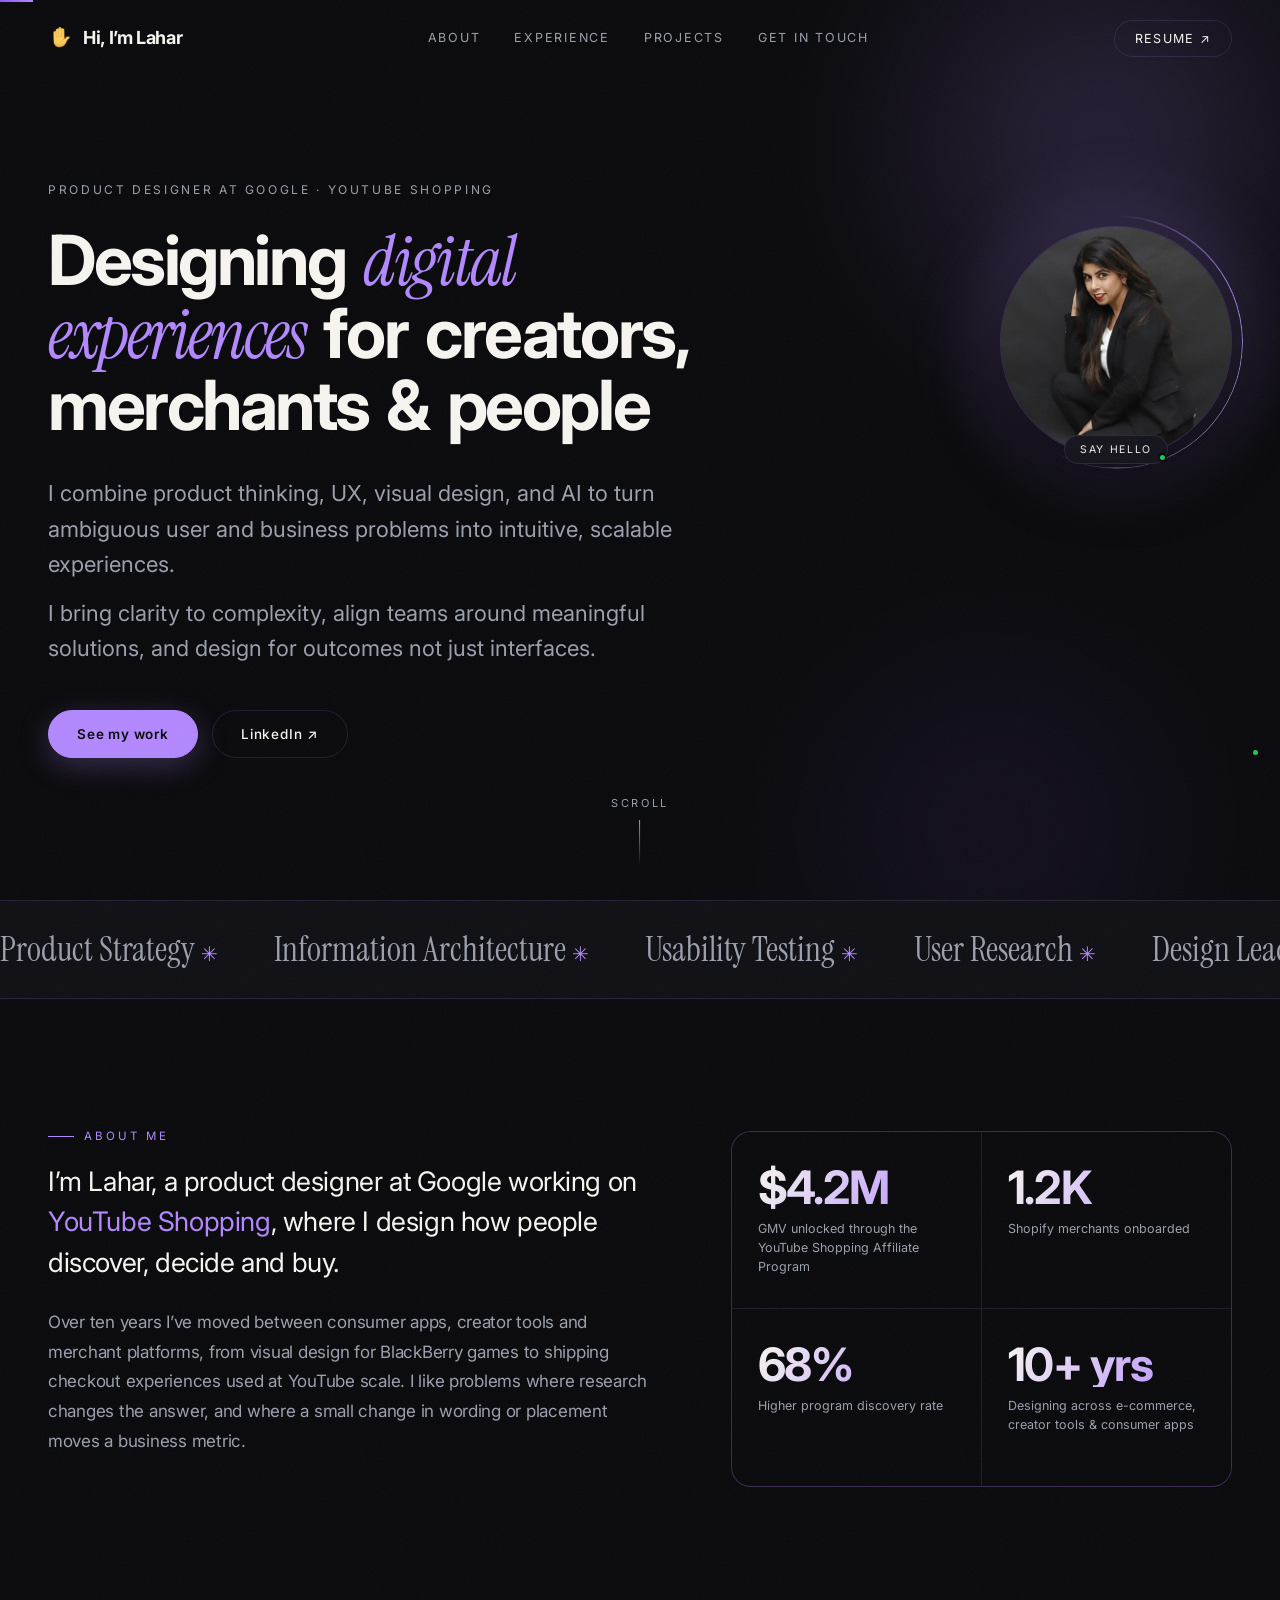
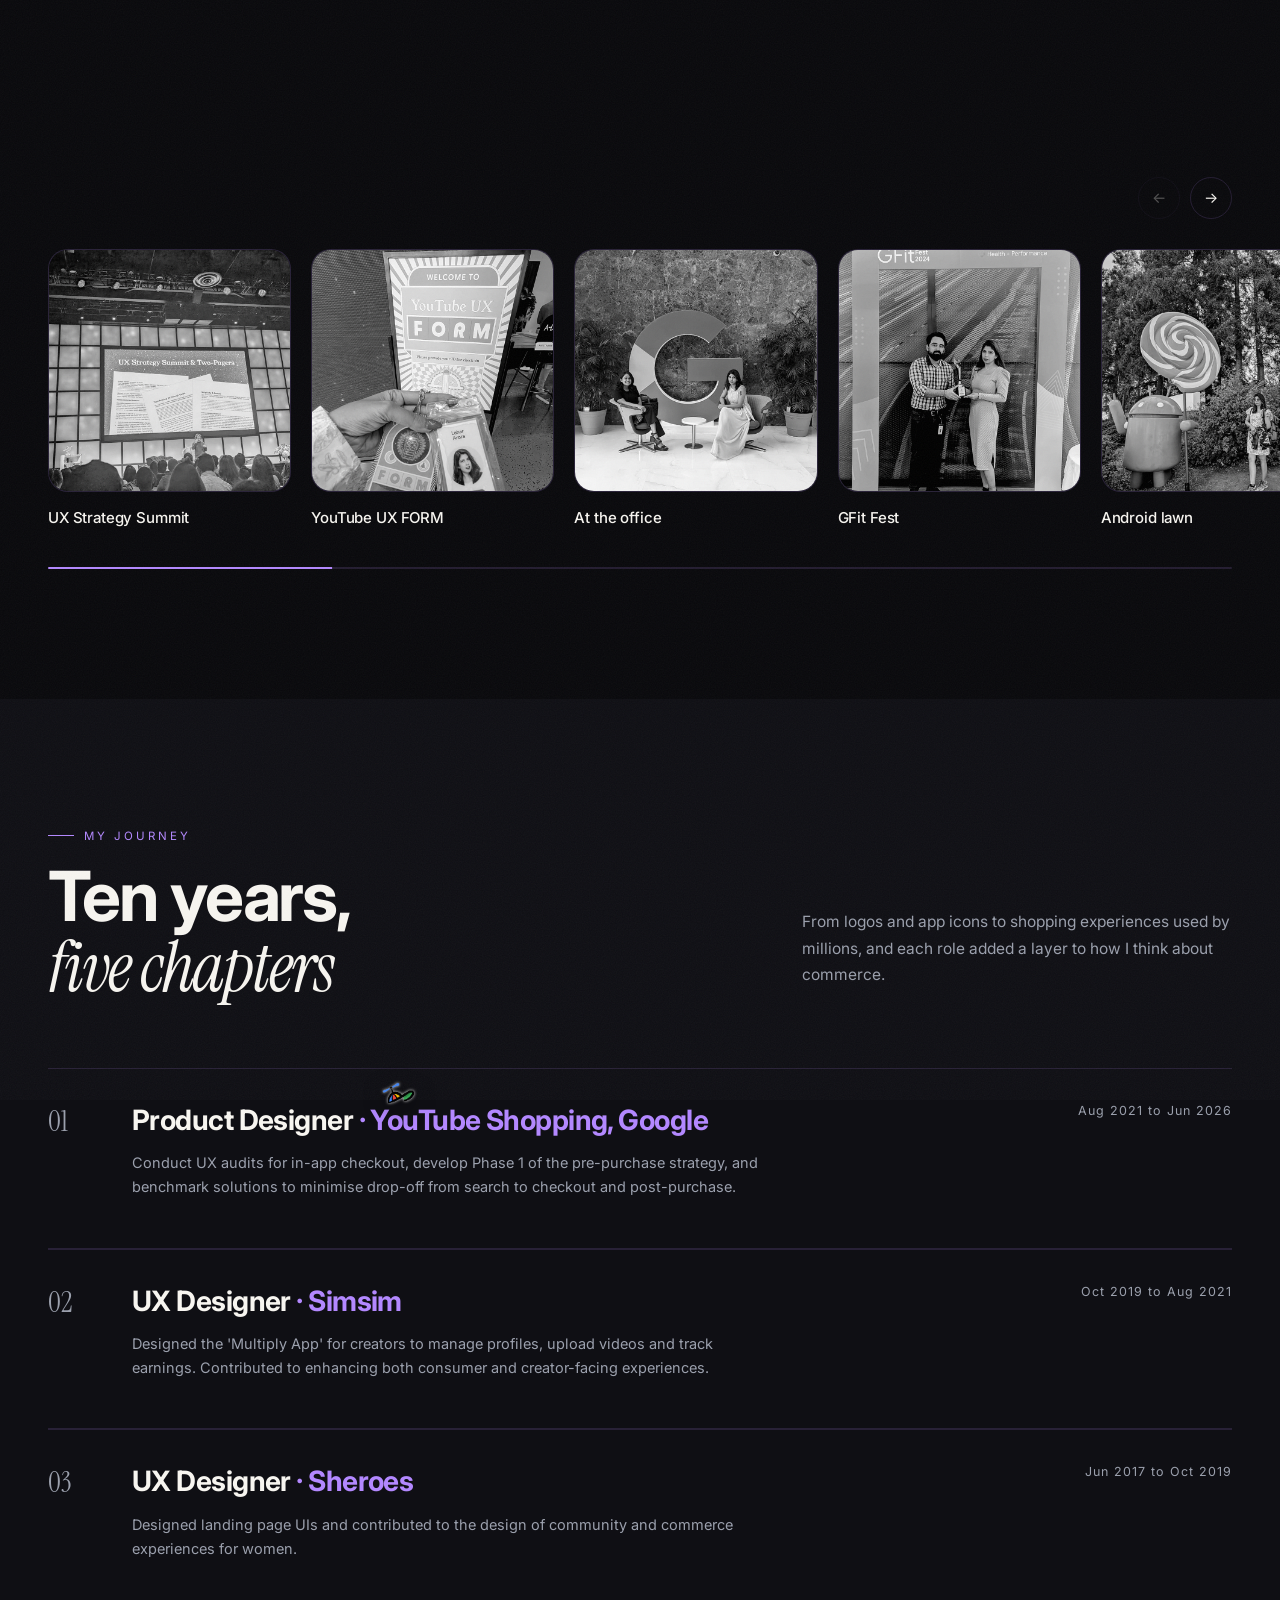
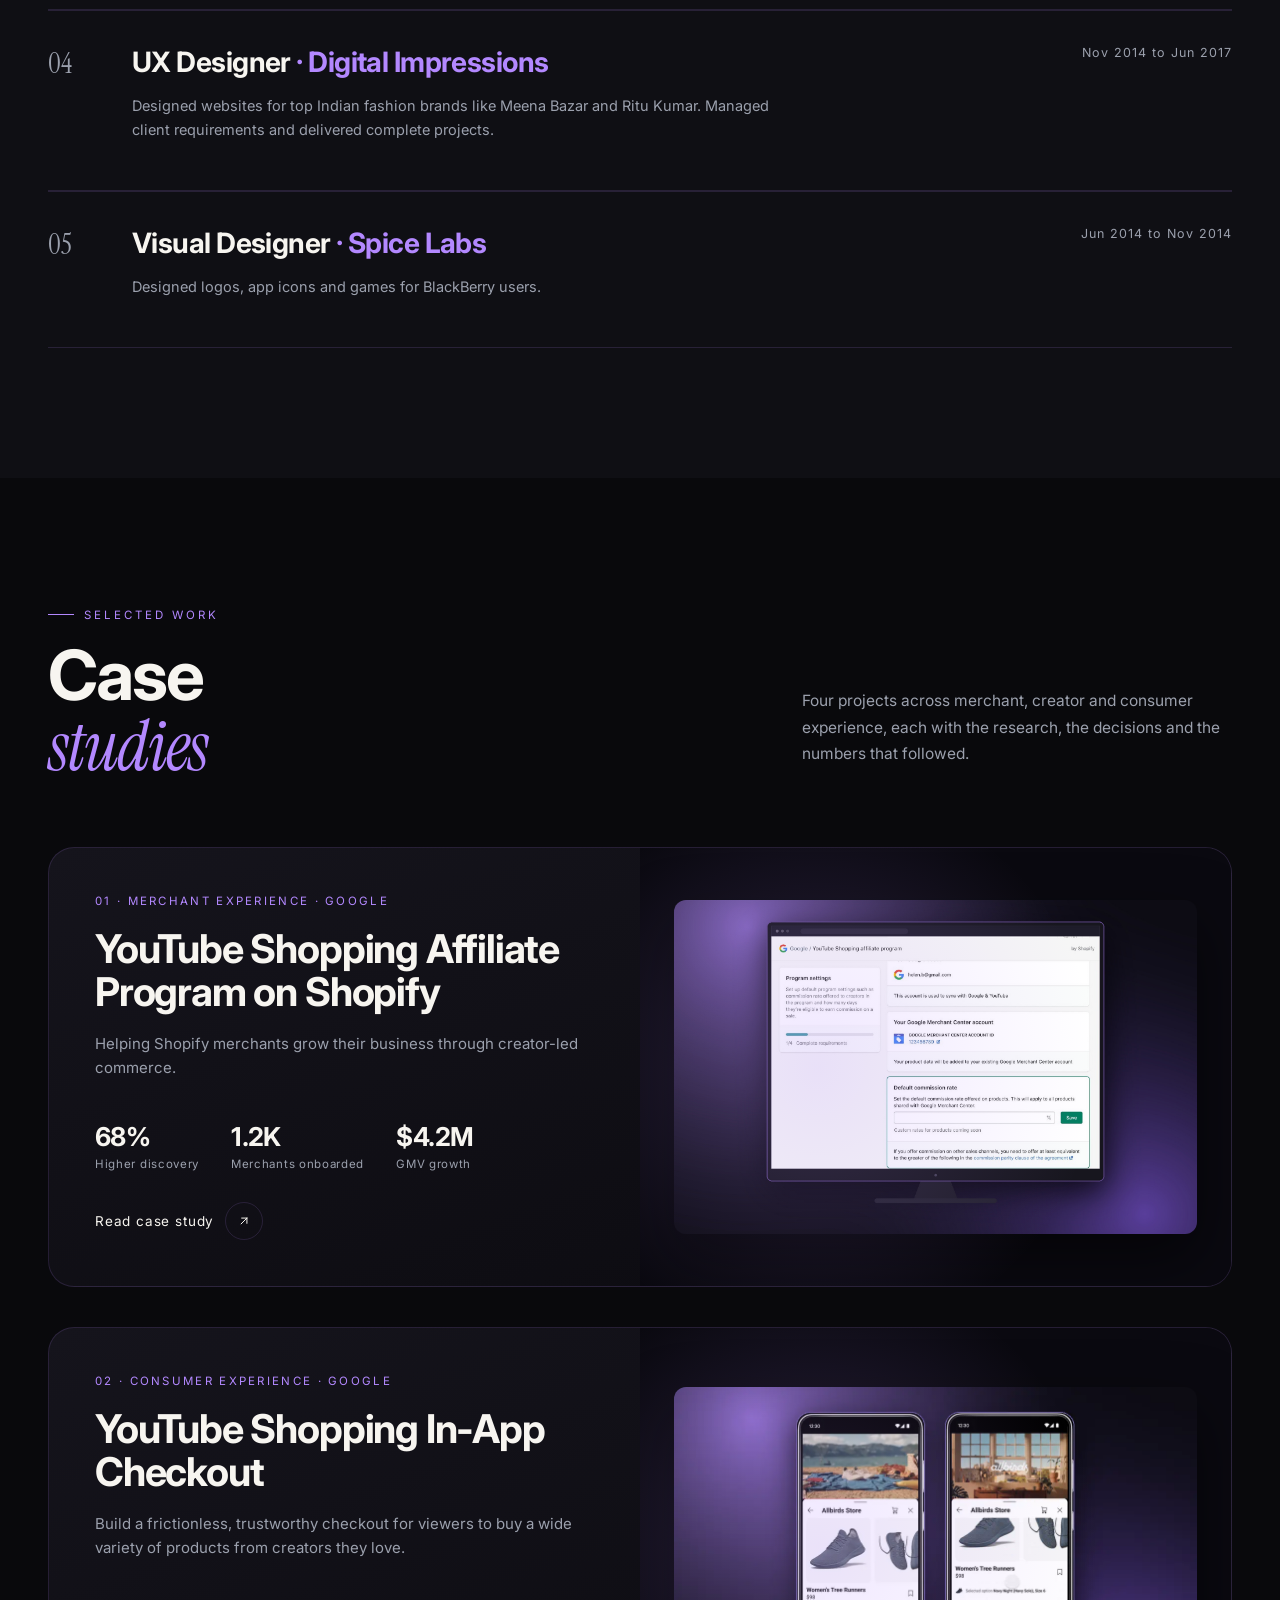
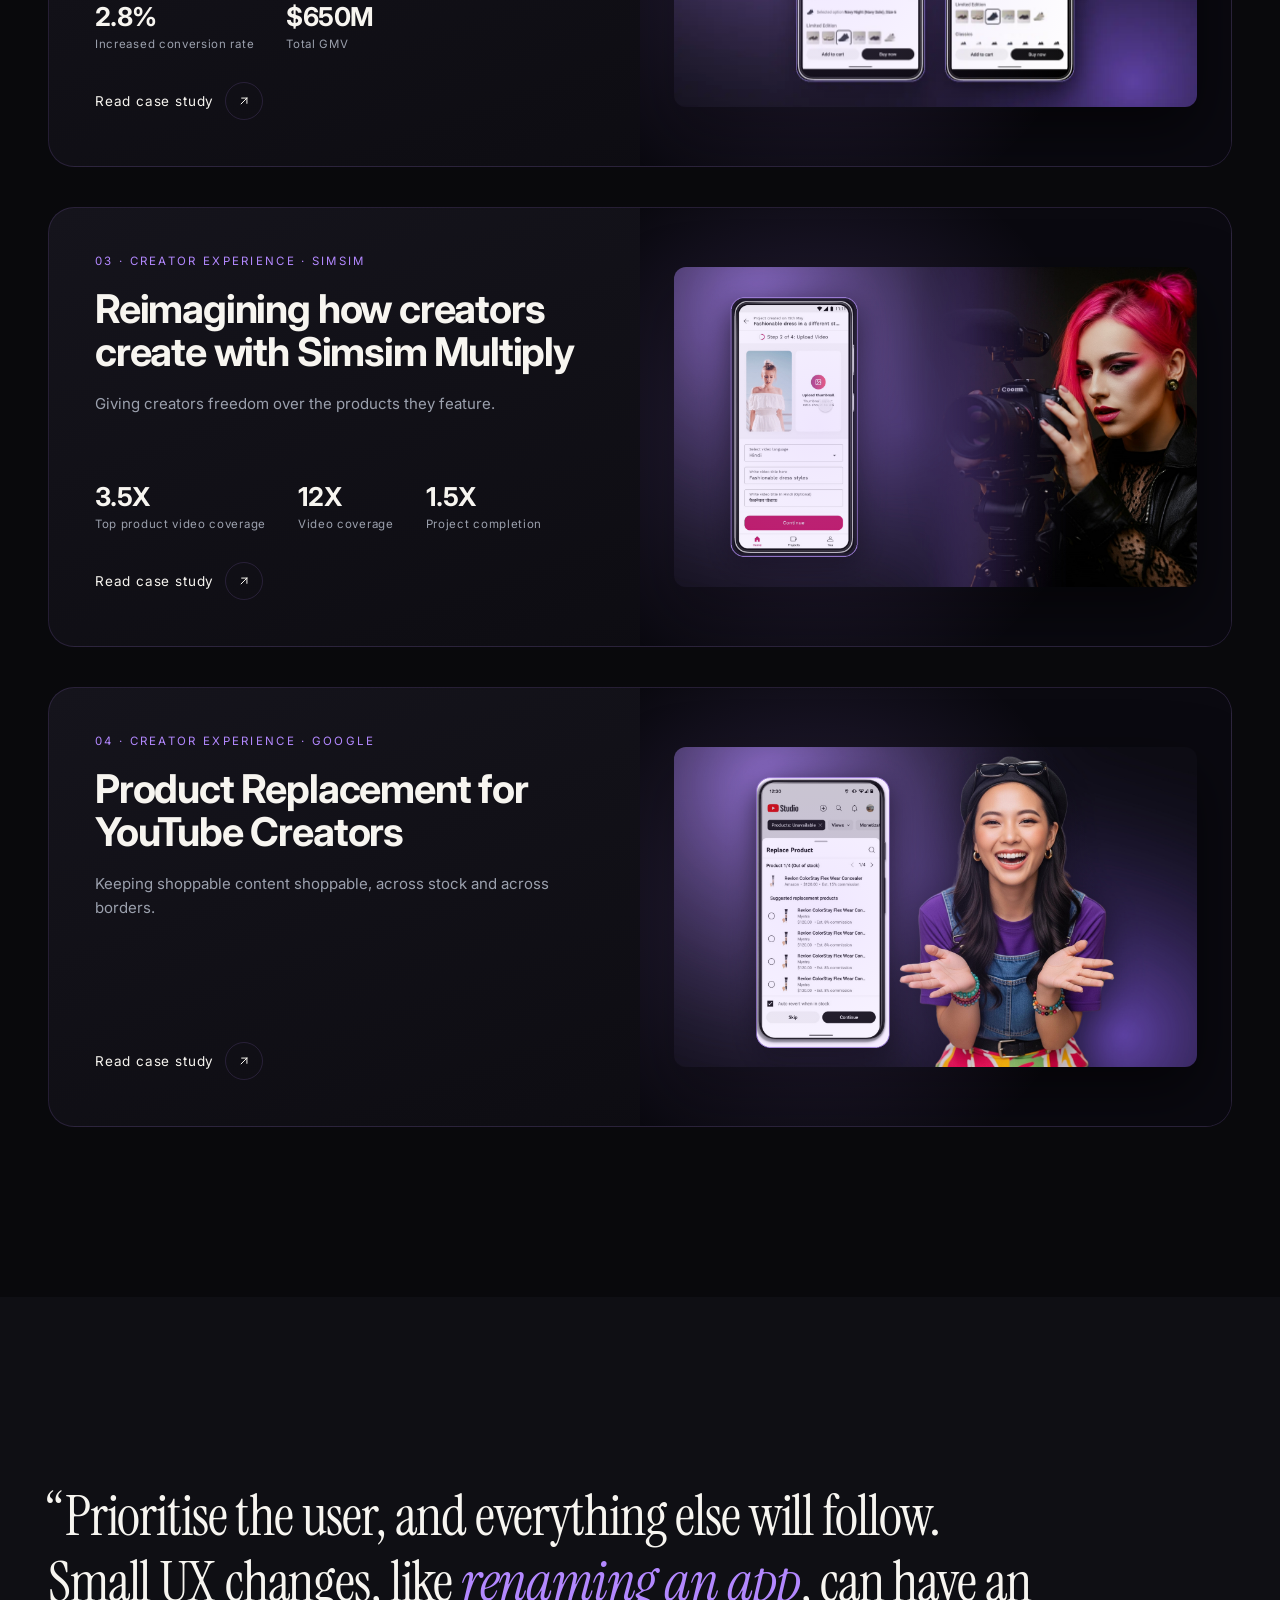
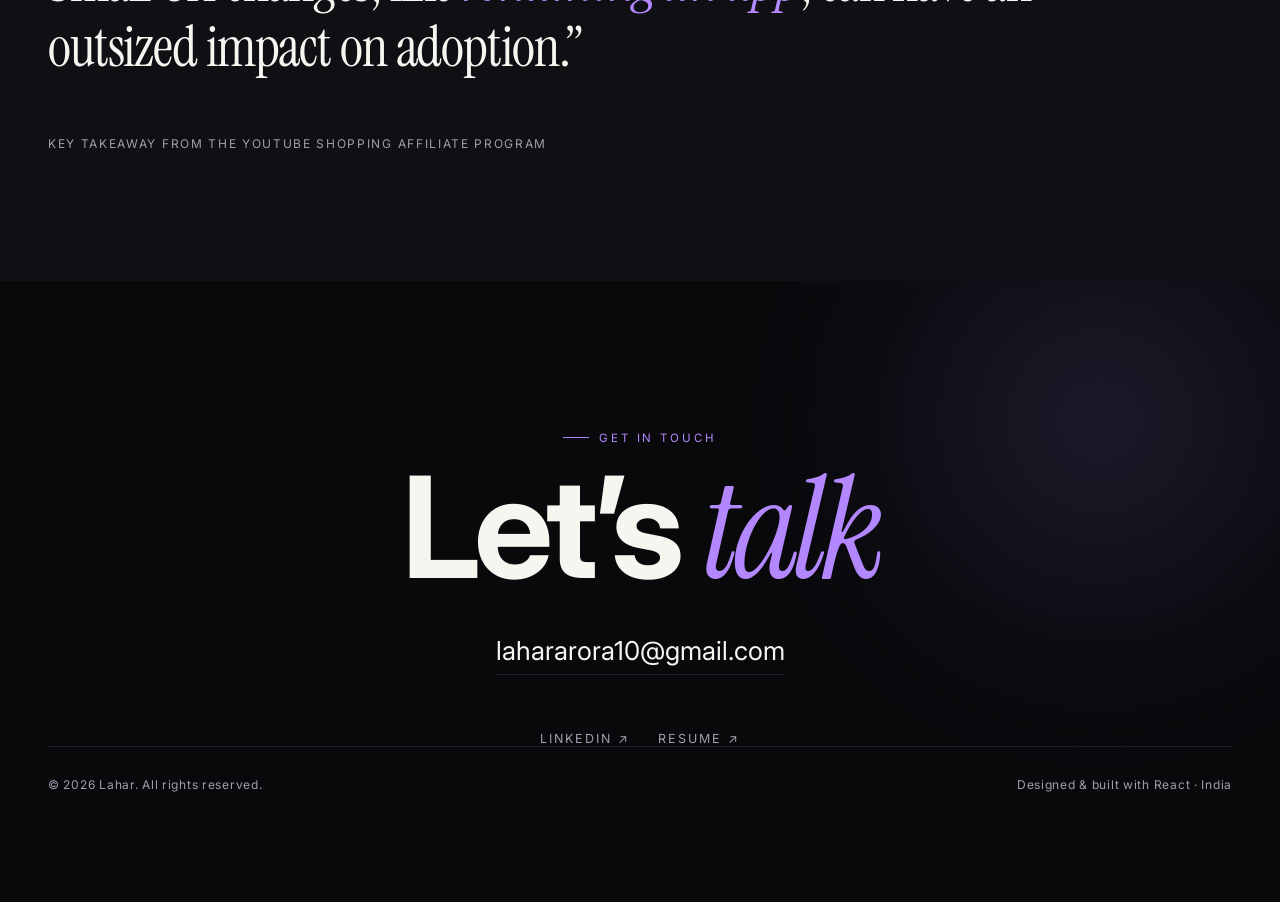
==== commit f447885c: "CS4: drop the key design decision block, make automatic replacement an end-to-end journey Co-Authore" ====
--- a/index.html
+++ b/index.html
@@ -8,7 +8,7 @@
     <link rel="preconnect" href="https://fonts.googleapis.com" />
     <link rel="preconnect" href="https://fonts.gstatic.com" crossorigin />
     <link href="https://fonts.googleapis.com/css2?family=Instrument+Serif:ital@0;1&family=Inter:wght@300;400;500;600;700;800&display=swap" rel="stylesheet" />
-    <script type="module" crossorigin src="/assets/index-8kIsUFKY.js"></script>
+    <script type="module" crossorigin src="/assets/index-D6hiAMOu.js"></script>
     <link rel="stylesheet" crossorigin href="/assets/index-CQdAAviO.css">
   </head>
   <body>
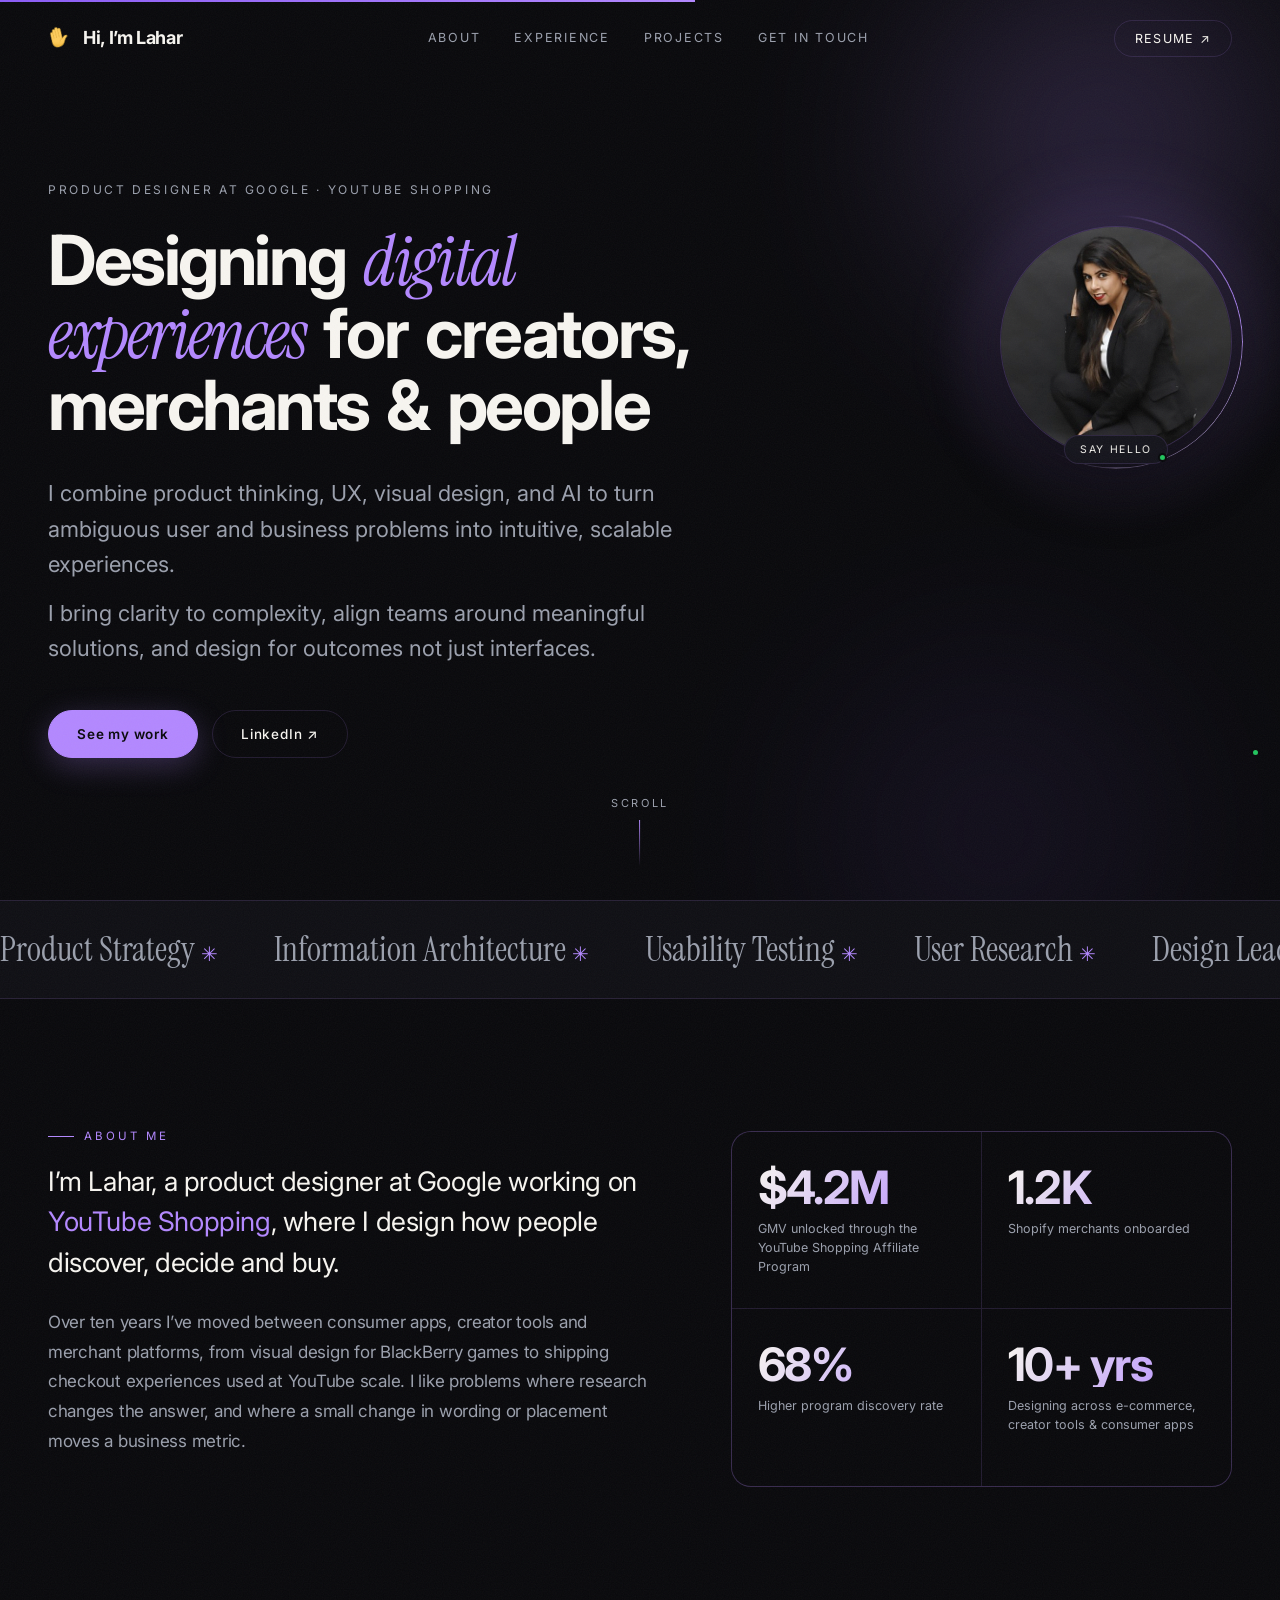
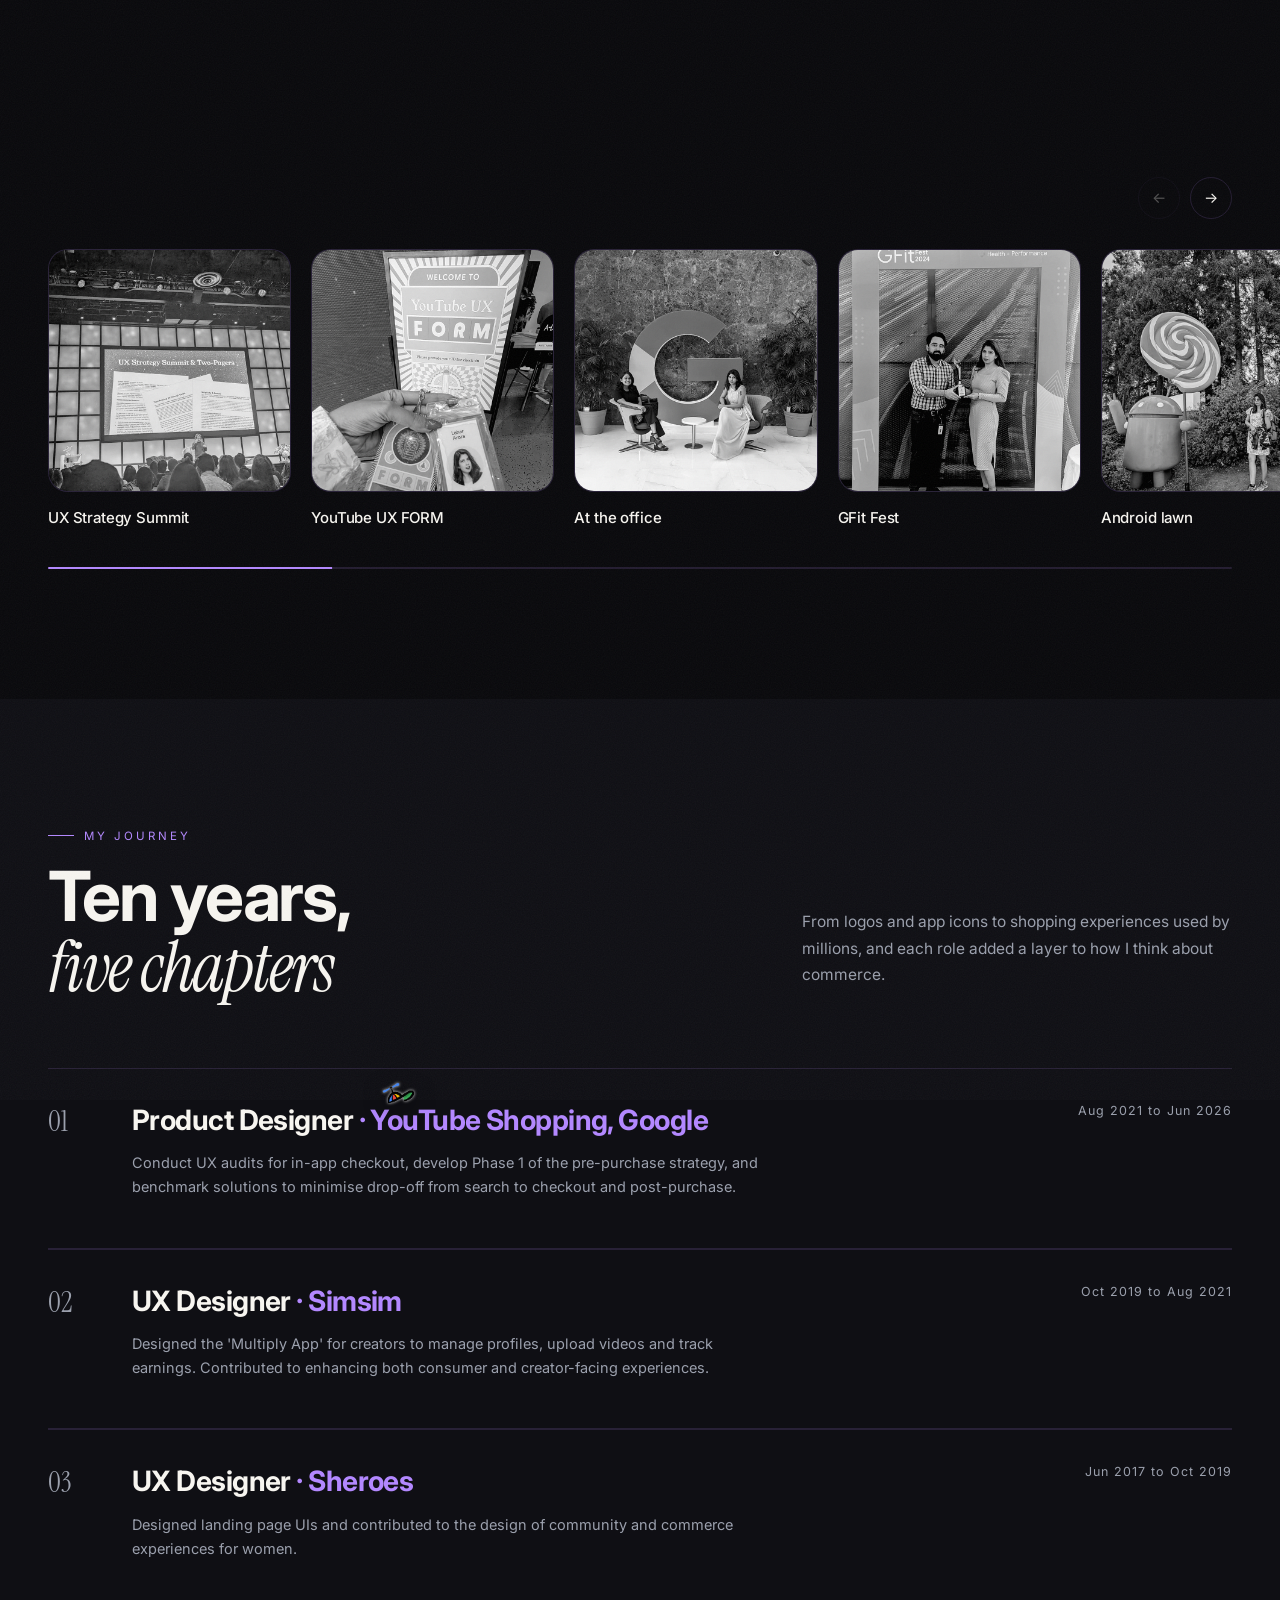
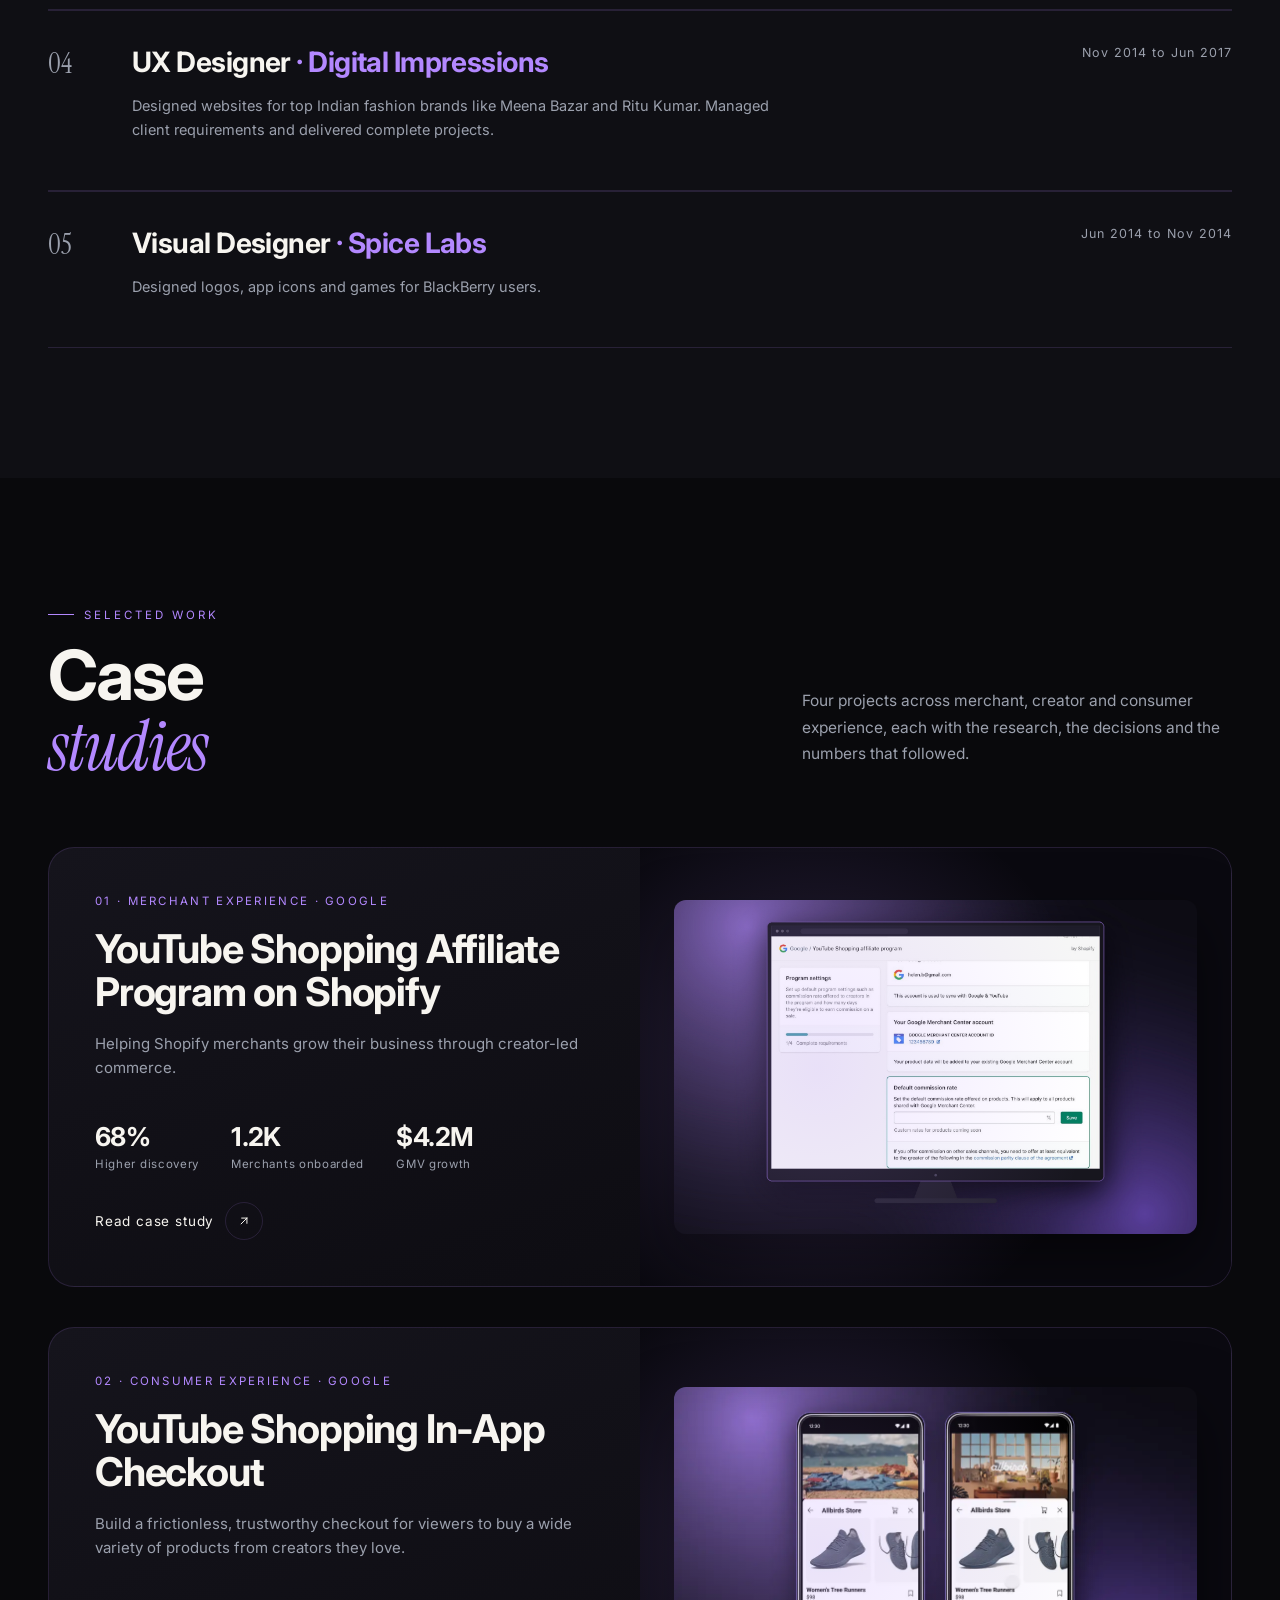
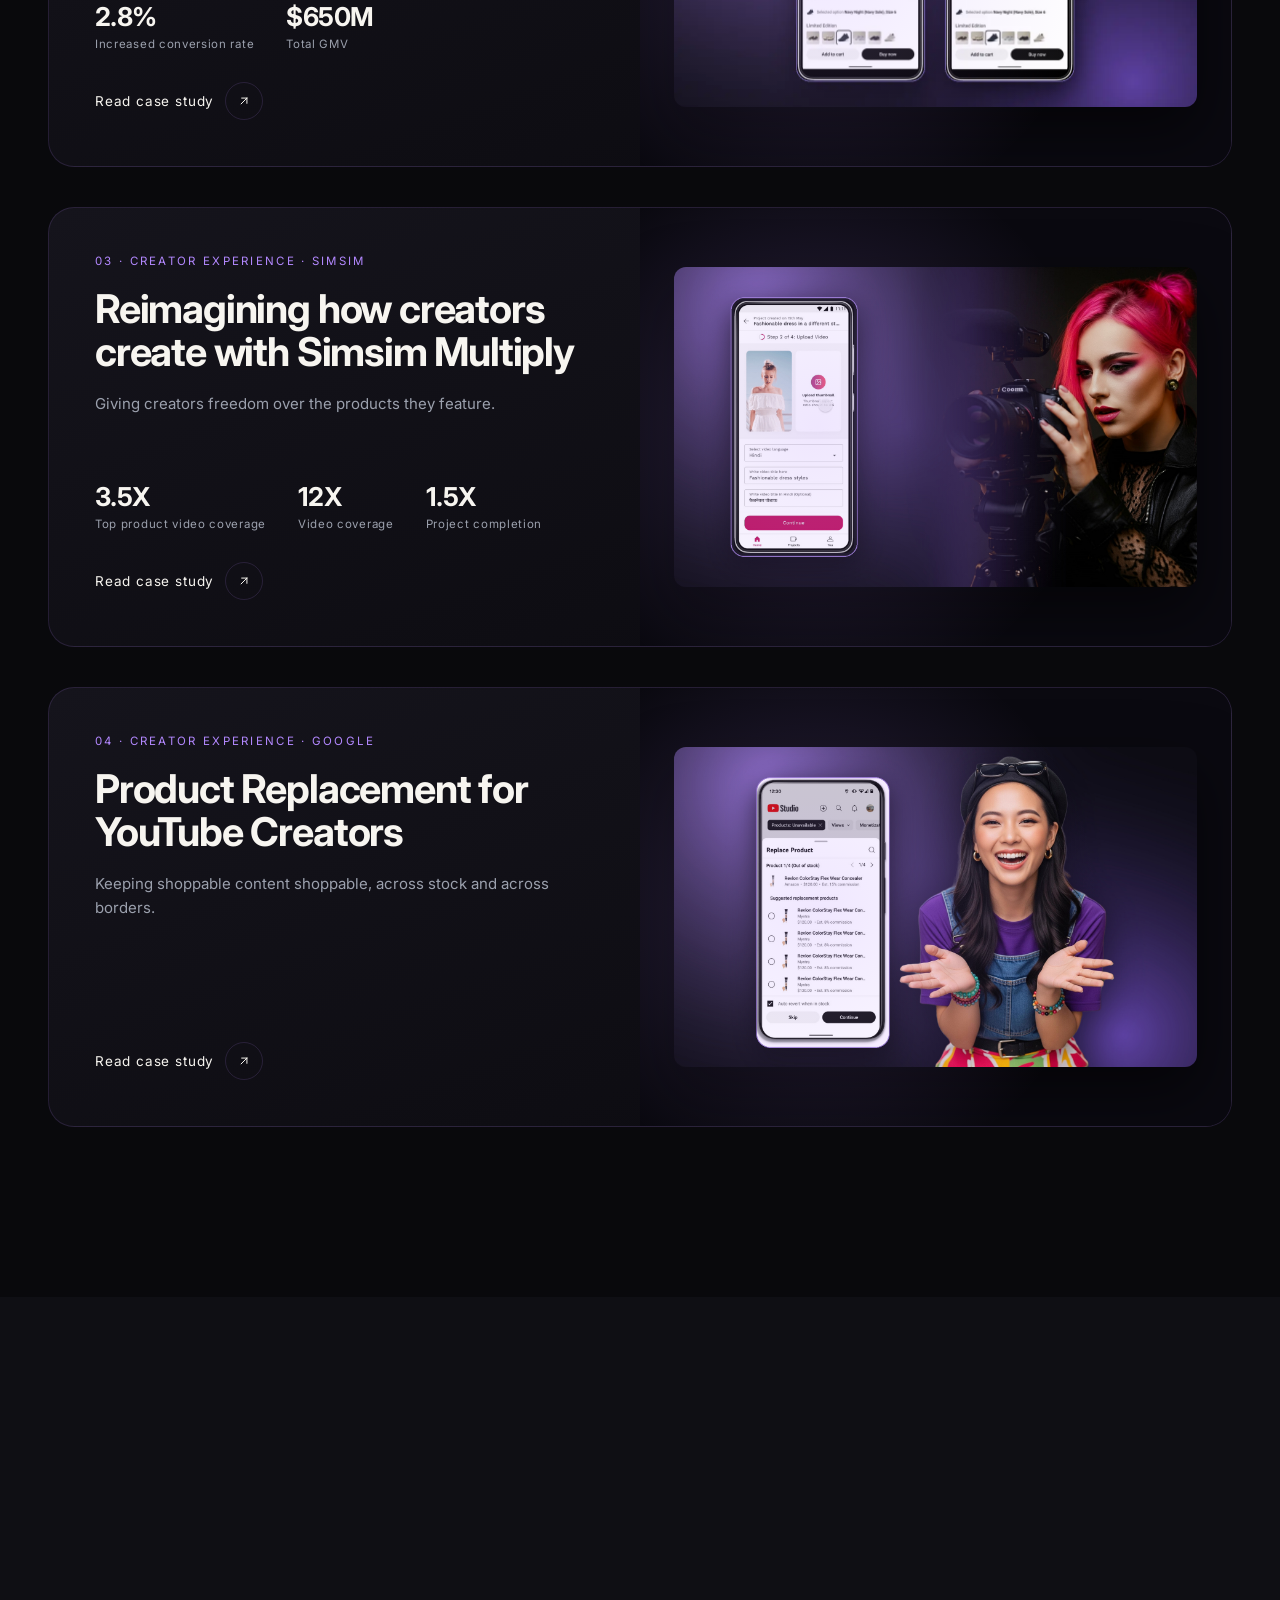
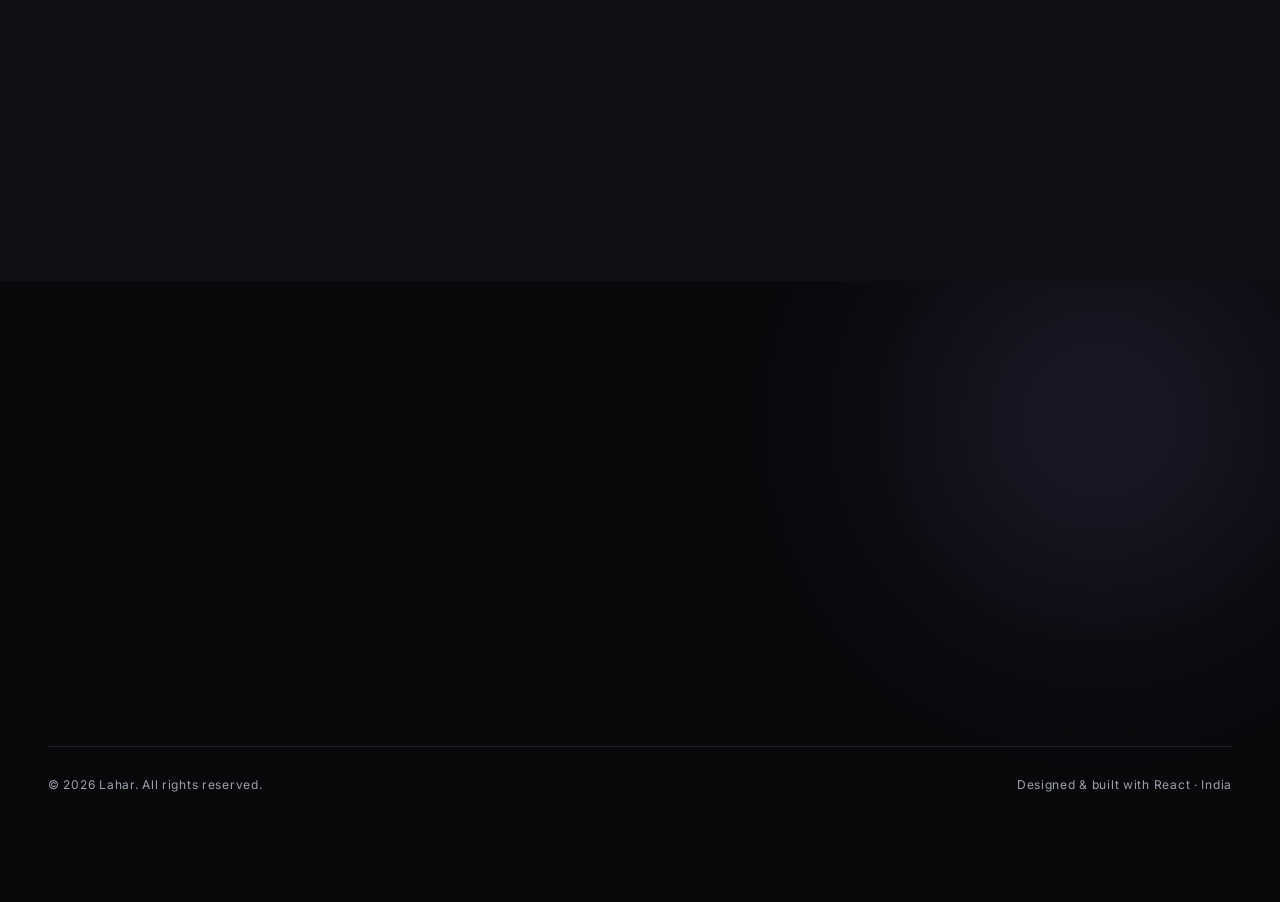
==== commit 9d294276: "Case study 1: drop 738 from merchants impact label Co-Authored-By: Claude Opus 5.5 <noreply@anthropi" ====
--- a/index.html
+++ b/index.html
@@ -8,7 +8,7 @@
     <link rel="preconnect" href="https://fonts.googleapis.com" />
     <link rel="preconnect" href="https://fonts.gstatic.com" crossorigin />
     <link href="https://fonts.googleapis.com/css2?family=Instrument+Serif:ital@0;1&family=Inter:wght@300;400;500;600;700;800&display=swap" rel="stylesheet" />
-    <script type="module" crossorigin src="/assets/index-D6hiAMOu.js"></script>
+    <script type="module" crossorigin src="/assets/index-DGh0LCIR.js"></script>
     <link rel="stylesheet" crossorigin href="/assets/index-CQdAAviO.css">
   </head>
   <body>
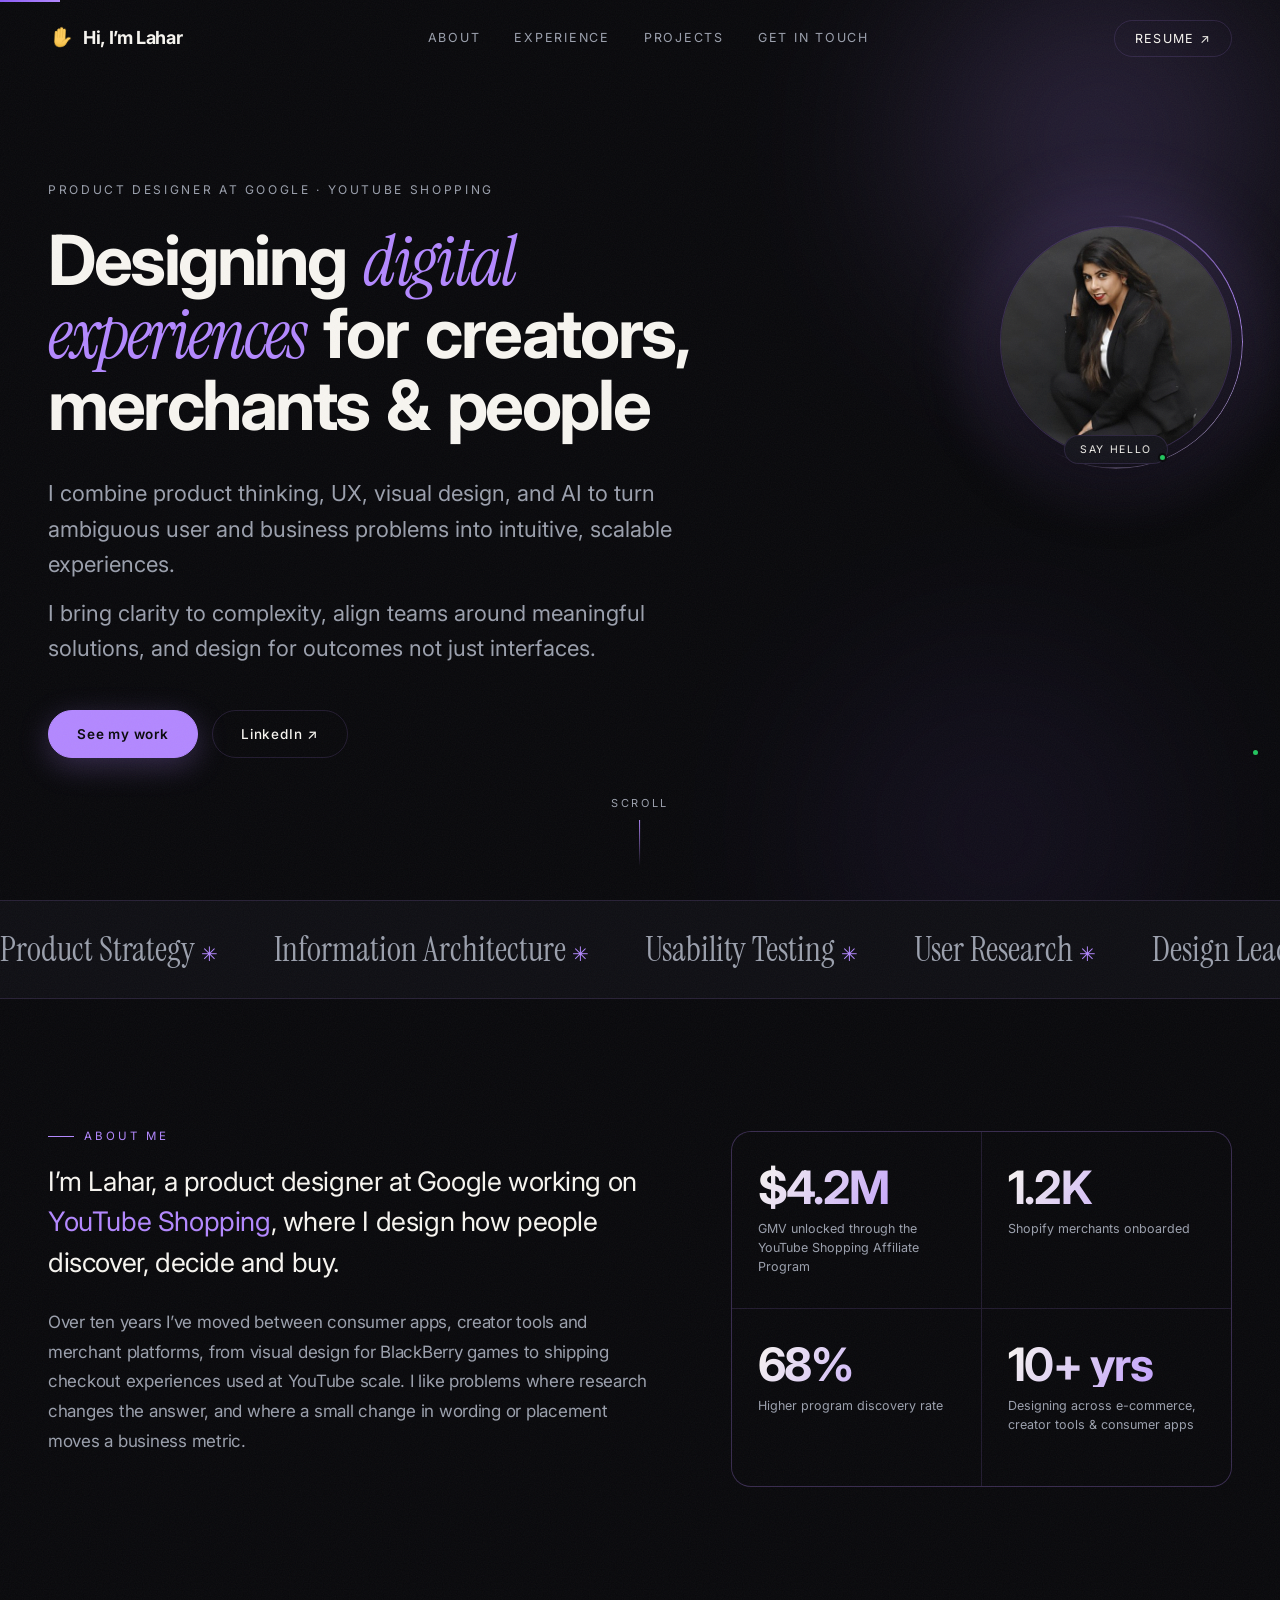
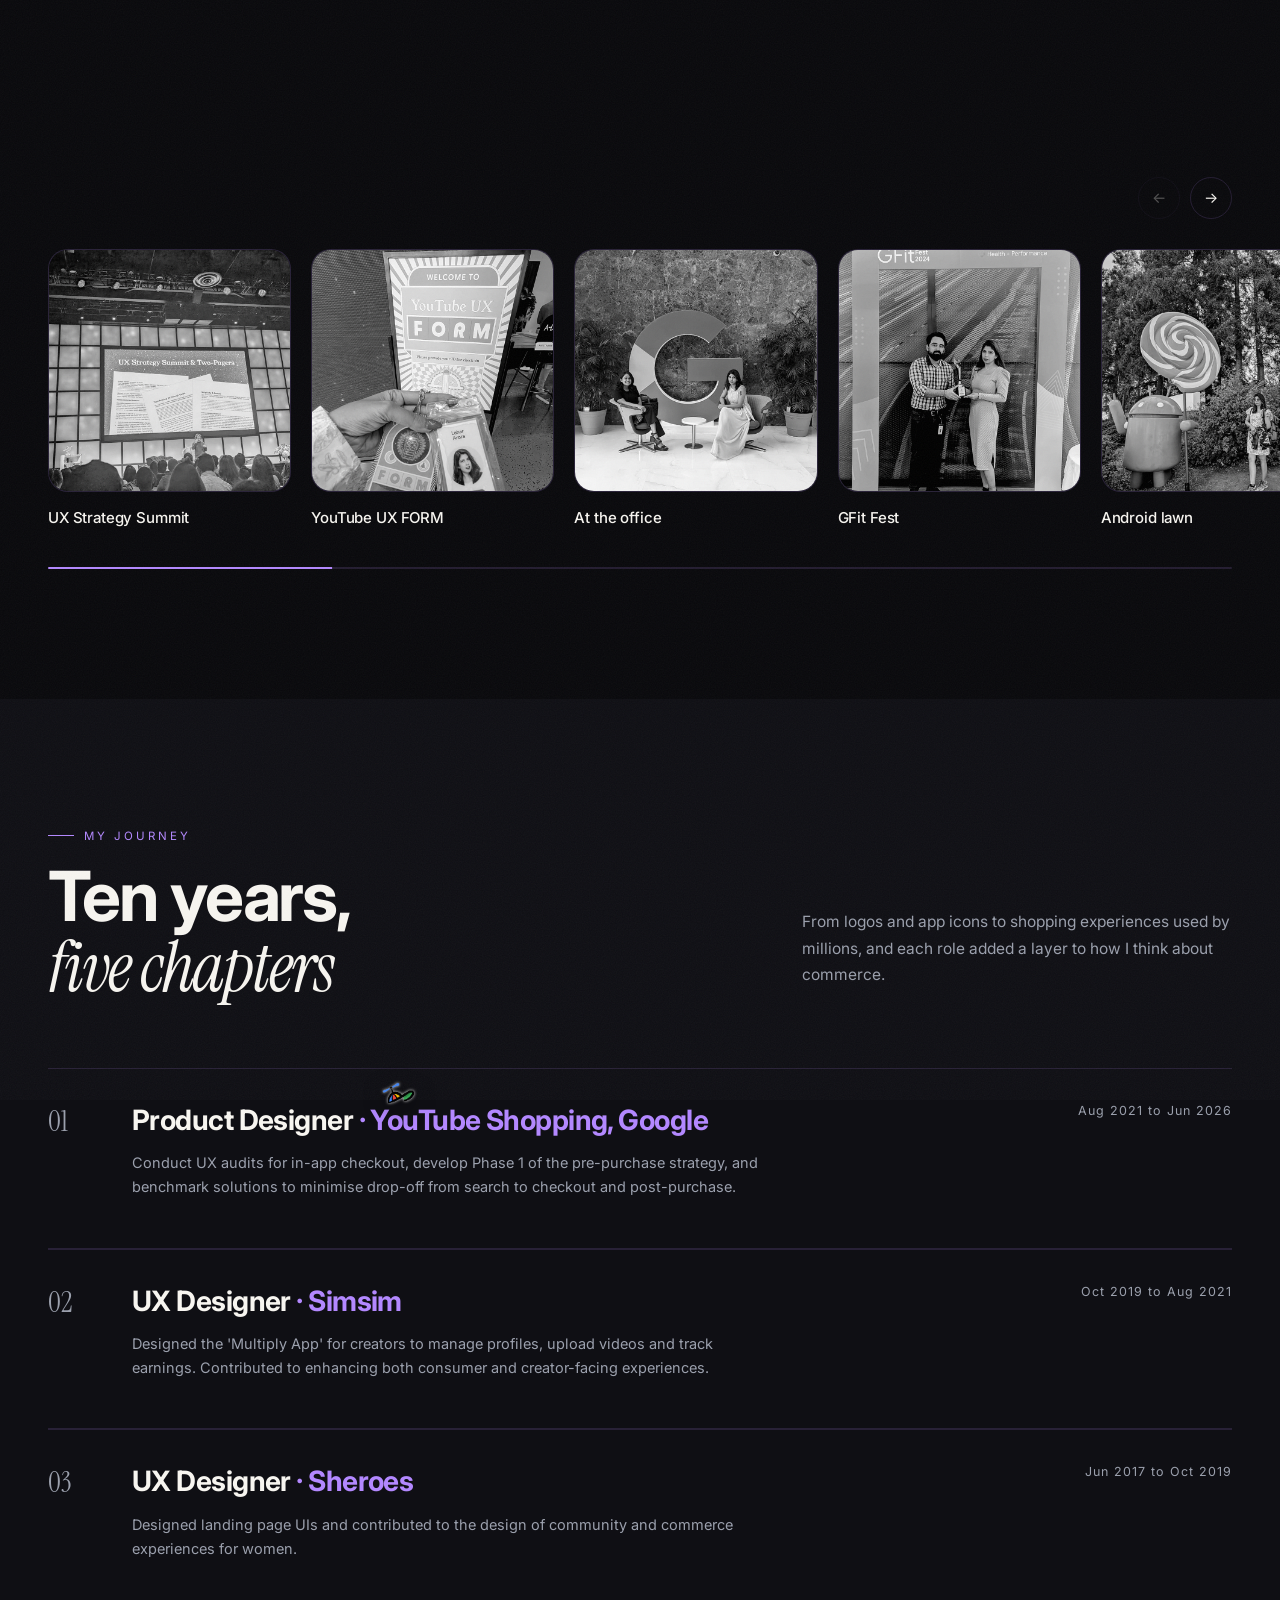
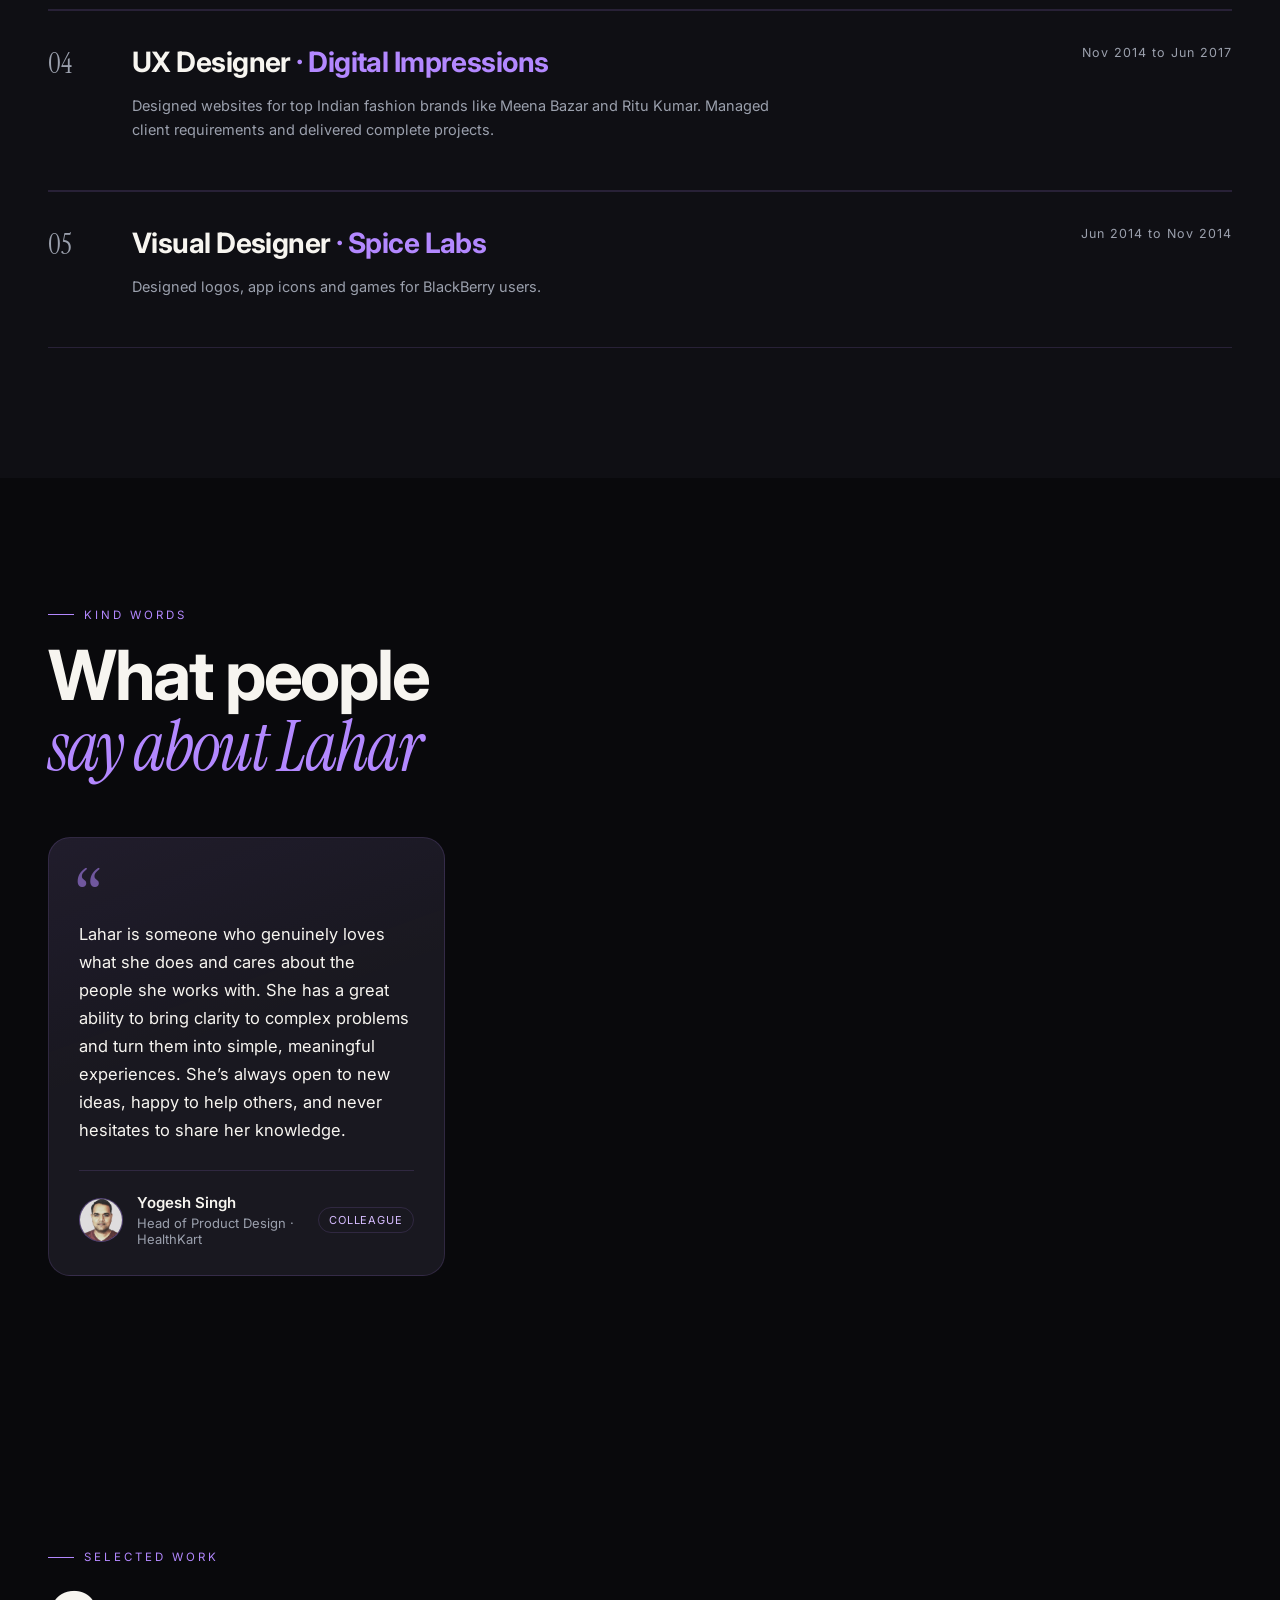
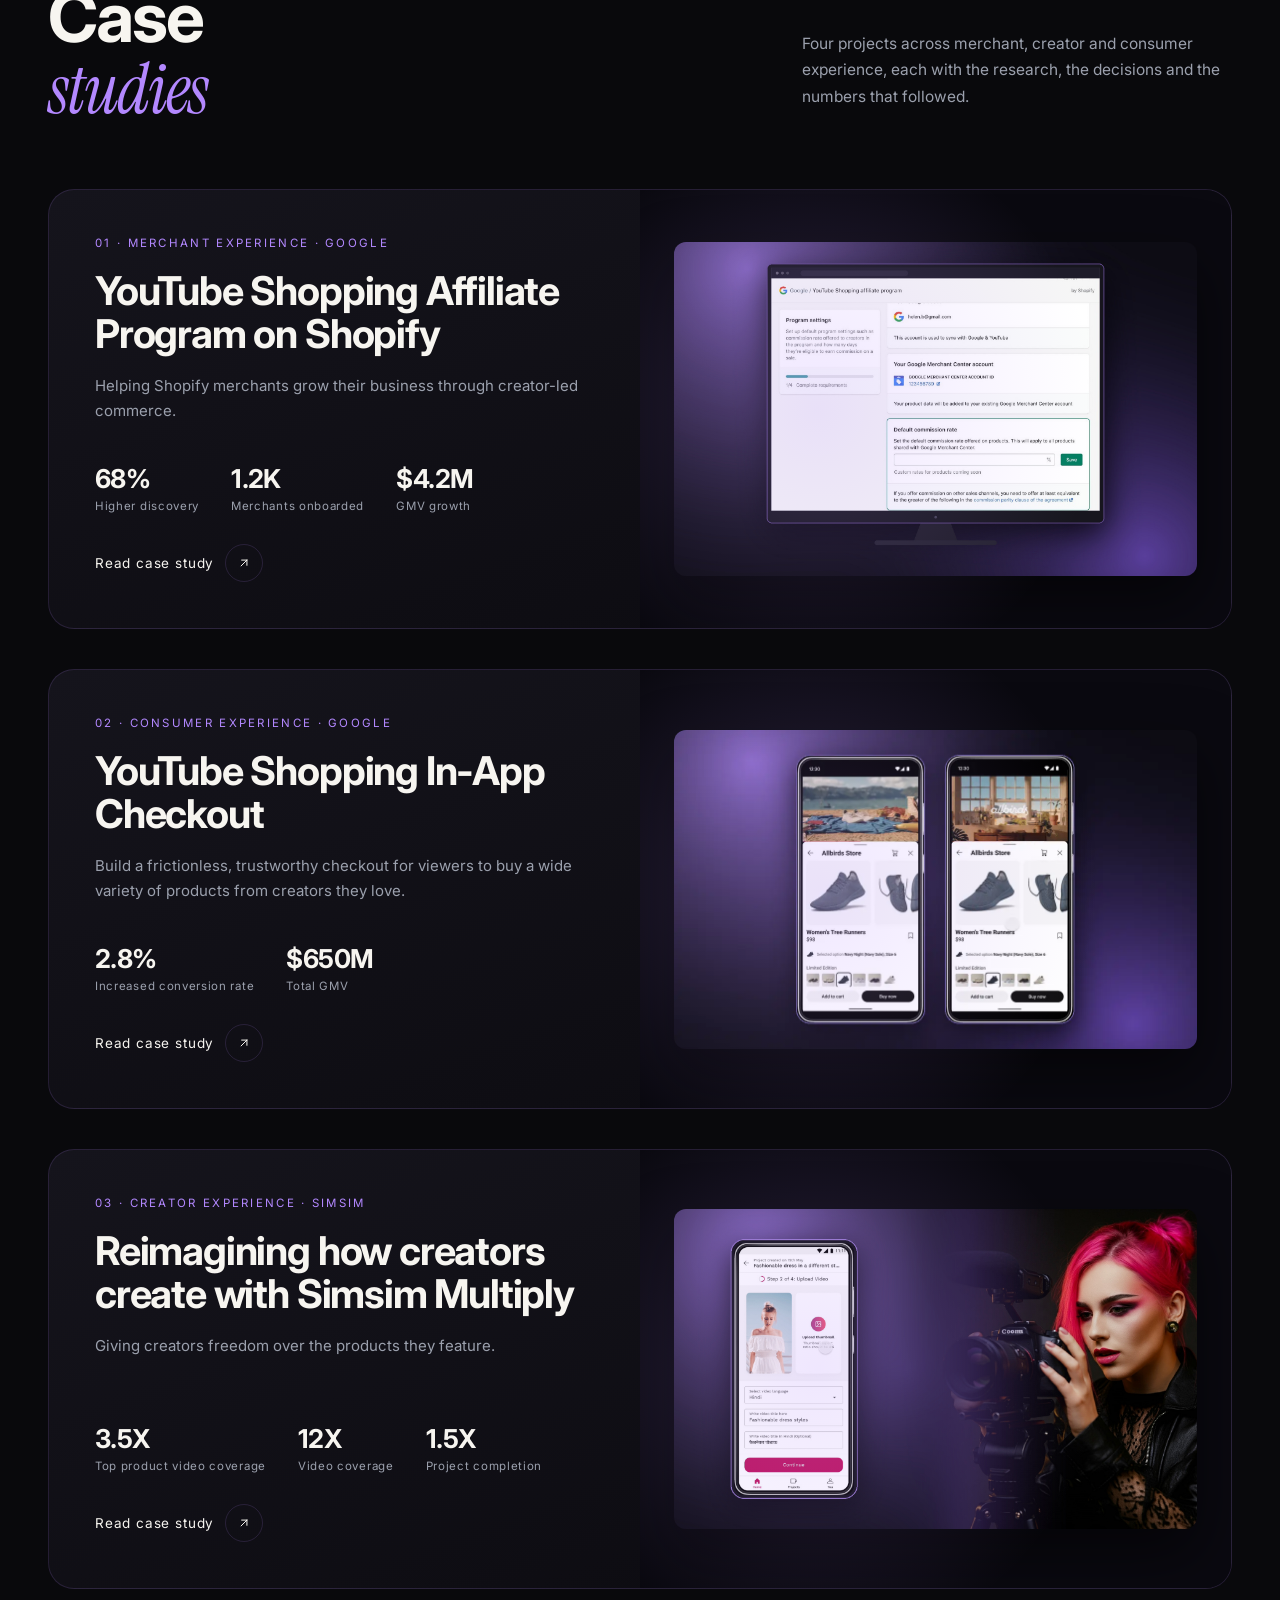
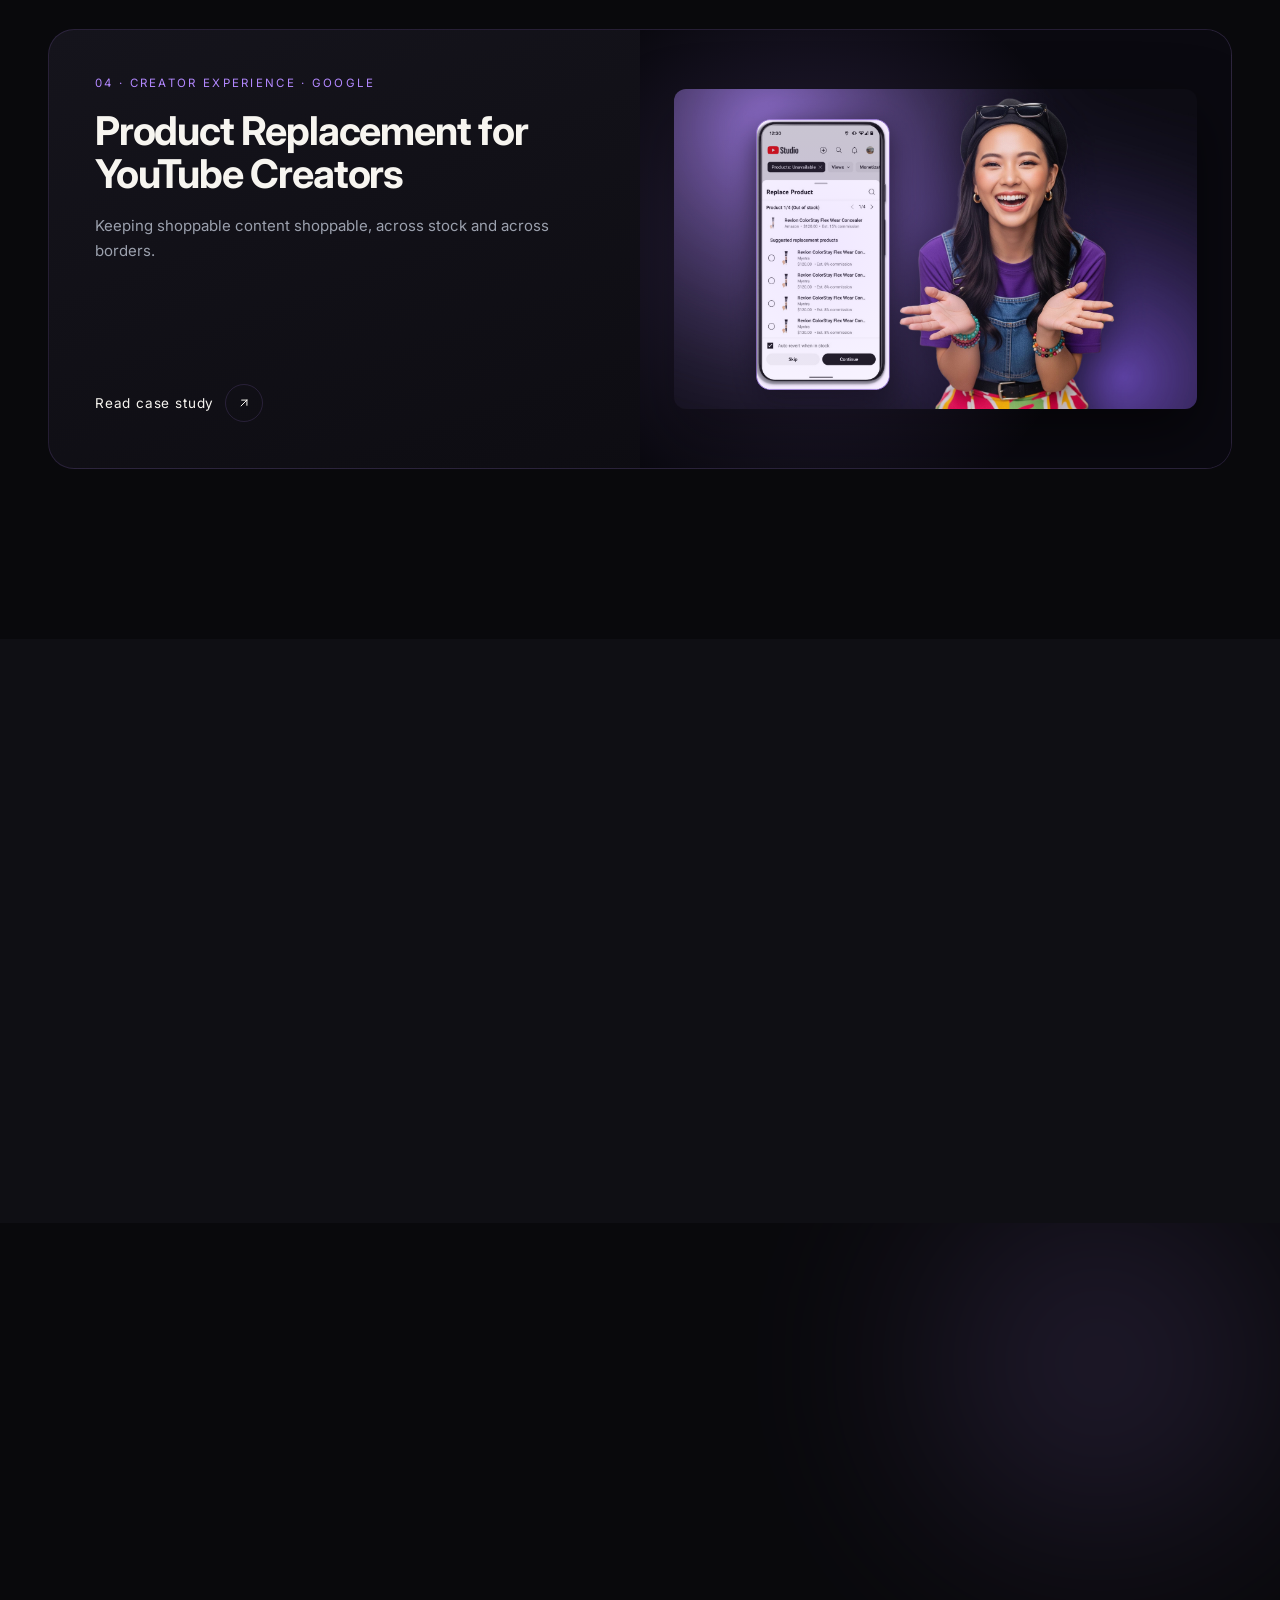
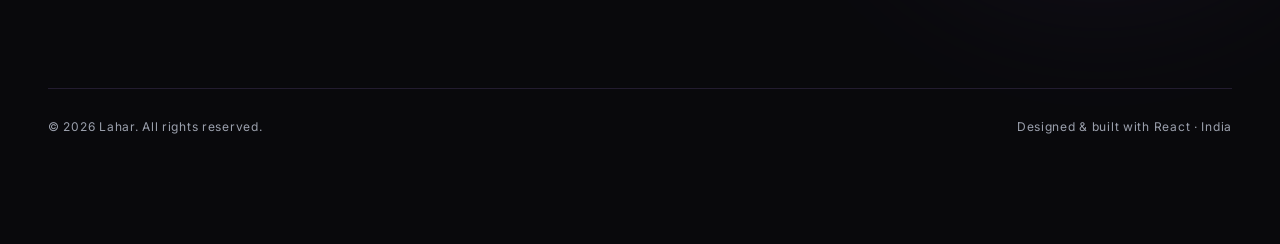
==== commit c84e4778: "Home: What people say section (Yogesh Singh)" ====
--- a/index.html
+++ b/index.html
@@ -8,8 +8,8 @@
     <link rel="preconnect" href="https://fonts.googleapis.com" />
     <link rel="preconnect" href="https://fonts.gstatic.com" crossorigin />
     <link href="https://fonts.googleapis.com/css2?family=Instrument+Serif:ital@0;1&family=Inter:wght@300;400;500;600;700;800&display=swap" rel="stylesheet" />
-    <script type="module" crossorigin src="/assets/index-DGh0LCIR.js"></script>
-    <link rel="stylesheet" crossorigin href="/assets/index-CQdAAviO.css">
+    <script type="module" crossorigin src="/assets/index-Ce4Mi2EW.js"></script>
+    <link rel="stylesheet" crossorigin href="/assets/index-CEy6YQIf.css">
   </head>
   <body>
     <div id="root"></div>
--- a/assets/index-CEy6YQIf.css
+++ b/assets/index-CEy6YQIf.css
@@ -0,0 +1 @@
+:root{--bg:#09090c;--bg-soft:#0f0f14;--card:#15141c;--line:rgba(179,136,255,.15);--fg:#f7f5f0;--muted:#9ba0ad;--accent:#b388ff;--accent-soft:#d6bcff;--accent-deep:#8b5cf6;--max:1240px;--ease:cubic-bezier(.22,1,.36,1)}*{box-sizing:border-box}html,body{margin:0;padding:0}html{scroll-behavior:auto}body{background:var(--bg);color:var(--fg);font-family:Inter,system-ui,-apple-system,Segoe UI,sans-serif;-webkit-font-smoothing:antialiased;overflow-x:hidden}a{color:inherit;text-decoration:none}img{max-width:100%;display:block}button{font:inherit;cursor:pointer}::selection{background:var(--accent);color:#fff}body::-webkit-scrollbar{width:10px}body::-webkit-scrollbar-track{background:var(--bg)}body::-webkit-scrollbar-thumb{background:#2a2831;border-radius:20px}.serif{font-family:"Instrument Serif",Georgia,serif;font-weight:400}.italic{font-style:italic}.wrap{width:100%;max-width:var(--max);margin:0 auto;padding:0 28px}.accent{color:var(--accent)}.muted{color:var(--muted)}.grain{position:fixed;top:-200%;right:-200%;bottom:-200%;left:-200%;z-index:9998;pointer-events:none;opacity:.045;background-image:url("data:image/svg+xml,%3Csvg xmlns='http://www.w3.org/2000/svg' width='300' height='300'%3E%3Cfilter id='n'%3E%3CfeTurbulence type='fractalNoise' baseFrequency='.85' numOctaves='3'/%3E%3C/filter%3E%3Crect width='100%25' height='100%25' filter='url(%23n)'/%3E%3C/svg%3E");animation:grain 8s steps(6) infinite}@keyframes grain{0%{transform:translate(0)}10%{transform:translate(-5%,-5%)}20%{transform:translate(-10%,5%)}30%{transform:translate(5%,-10%)}40%{transform:translate(-5%,15%)}50%{transform:translate(-10%,5%)}60%{transform:translate(15%)}70%{transform:translateY(10%)}80%{transform:translate(-15%)}90%{transform:translate(10%,5%)}to{transform:translate(5%)}}.nav{position:fixed;top:0;left:0;right:0;z-index:900;transition:background .4s var(--ease),backdrop-filter .4s,border-color .4s;border-bottom:1px solid transparent}.nav.scrolled{background:#08070ab8;-webkit-backdrop-filter:blur(14px);backdrop-filter:blur(14px);border-color:var(--line)}.nav-inner{display:flex;align-items:center;justify-content:space-between;height:74px}.logo{display:flex;align-items:center;gap:9px;font-weight:700;letter-spacing:-.02em;font-size:18px;white-space:nowrap}.logo-wave{width:26px;height:26px;object-fit:contain;flex:none;transform:rotate(47deg);transform-origin:50% 50%;transition:transform .4s var(--ease)}.logo:hover .logo-wave{transform:rotate(47deg) scale(1.12)}@media (max-width:520px){.logo{font-size:15.5px;gap:7px}.logo-wave{width:22px;height:22px}}.nav-links{display:flex;align-items:center;gap:34px}.nav-links a{font-size:12.5px;letter-spacing:.14em;text-transform:uppercase;color:var(--muted);position:relative;padding:4px 0;transition:color .3s}.nav-links a:hover{color:var(--fg)}.nav-links a:after{content:"";position:absolute;left:0;bottom:0;height:1px;width:0;background:var(--accent);transition:width .35s var(--ease)}.nav-links a:hover:after{width:100%}.nav-cta{border:1px solid var(--line);border-radius:999px;padding:10px 20px;font-size:12.5px;letter-spacing:.1em;text-transform:uppercase;background:transparent;color:var(--fg);transition:.35s var(--ease)}.nav-cta:hover{background:var(--fg);color:#08070a;border-color:var(--fg)}.burger{display:none;background:none;border:0;color:var(--fg);font-size:13px;letter-spacing:.12em;text-transform:uppercase}@media (max-width:860px){.nav-links{display:none}.burger{display:block}}.mobile-menu{position:fixed;top:0;right:0;bottom:0;left:0;z-index:899;background:var(--bg);display:flex;flex-direction:column;justify-content:center;gap:6px;padding:0 28px}.mobile-menu a{font-size:11vw;line-height:1.08;font-family:"Instrument Serif",serif}.hero{min-height:100svh;display:flex;align-items:center;position:relative;padding:120px 0 80px;overflow:hidden}.hero>.wrap{position:relative;z-index:2}.hero-blob{position:absolute;border-radius:50%;filter:blur(90px);opacity:.5;pointer-events:none}.blob-a{width:520px;height:520px;background:radial-gradient(circle,rgba(179,136,255,.52),transparent 70%);top:-120px;right:-80px}.blob-b{width:520px;height:520px;background:radial-gradient(circle,rgba(139,92,246,.22),transparent 70%);bottom:-190px;right:2%;left:auto}.hero-layout{display:grid;grid-template-columns:minmax(0,1fr) auto;gap:54px;align-items:start}.hero-main{min-width:0}.hero-portrait{position:relative;width:232px;height:232px;flex:none;display:grid;place-items:center;margin-top:44px;animation:float 7s ease-in-out infinite}.hp-glow{position:absolute;top:-34%;right:-34%;bottom:-34%;left:-34%;border-radius:50%;background:radial-gradient(circle,#b388ff57,#b388ff00 66%);filter:blur(20px);pointer-events:none}.hp-ring{position:absolute;top:-11px;right:-11px;bottom:-11px;left:-11px;border-radius:50%;padding:1.5px;background:conic-gradient(from 0deg,transparent 0deg,var(--accent) 70deg,var(--accent-soft) 130deg,transparent 210deg,transparent 360deg);-webkit-mask:linear-gradient(#000 0 0) content-box,linear-gradient(#000 0 0);-webkit-mask-composite:xor;mask-composite:exclude;animation:spin 7s linear infinite}.hp-frame{position:relative;width:100%;height:100%;border-radius:50%;overflow:hidden;border:1px solid var(--line);box-shadow:0 22px 60px #0000008c}.hp-frame img{width:100%;height:100%;object-fit:cover;object-position:50% 20%;display:block;transition:transform .7s var(--ease),filter .7s var(--ease)}.hero-portrait:hover .hp-frame img{transform:scale(1.06)}.hp-badge{position:absolute;bottom:-6px;left:50%;transform:translate(-50%);display:inline-flex;align-items:center;gap:8px;white-space:nowrap;padding:7px 15px;border-radius:999px;font-size:10.5px;letter-spacing:.16em;text-transform:uppercase;color:var(--fg);background:#15141ce6;border:1px solid var(--line);-webkit-backdrop-filter:blur(10px);backdrop-filter:blur(10px);cursor:pointer;transition:.4s var(--ease)}.hp-badge:hover{border-color:var(--accent);transform:translate(-50%) translateY(-2px)}@keyframes spin{to{transform:rotate(360deg)}}@keyframes float{0%,to{transform:translateY(0)}50%{transform:translateY(-11px)}}@media (prefers-reduced-motion:reduce){.hero-portrait,.hp-ring{animation:none}}@media (max-width:980px){.hero-layout{grid-template-columns:1fr;gap:44px}.hero-portrait{order:-1;width:132px;height:132px;justify-self:start;margin-top:0;animation:none}.hp-badge{font-size:9.5px;padding:6px 12px}}.hero-eyebrow{display:flex;align-items:center;gap:12px;font-size:12px;letter-spacing:.22em;text-transform:uppercase;color:var(--muted);margin-bottom:28px}.dot-live{position:absolute;right:0;bottom:1px;border:2px solid var(--bg)}.dot-live{width:9px;height:9px;border-radius:50%;background:#22c55e;box-shadow:0 0 #22c55e99;animation:pulse 2.2s infinite}@keyframes pulse{70%{box-shadow:0 0 0 12px #22c55e00}to{box-shadow:0 0 #22c55e00}}.hero h1{font-size:clamp(32px,5.4vw,80px);line-height:1.04;letter-spacing:-.035em;margin:0;font-weight:700}.hero h1 .line{display:block;overflow:hidden;padding-bottom:.18em;margin-bottom:-.18em}.hero h1 .word{display:inline-block;margin-right:.22em;padding-right:.04em}.hero-sub{max-width:640px;margin-top:34px;font-size:clamp(16px,1.8vw,22px);line-height:1.6;color:var(--muted)}.hero-sub p{margin:0 0 14px}.hero-sub p:last-child{margin-bottom:0}.hero-actions{display:flex;flex-wrap:wrap;gap:14px;margin-top:44px}.btn{position:relative;display:inline-flex;align-items:center;gap:10px;padding:15px 28px;border-radius:999px;font-size:13.5px;letter-spacing:.06em;font-weight:500;border:1px solid var(--line);overflow:hidden;background:transparent;color:var(--fg);transition:.4s var(--ease)}.btn span{position:relative;z-index:2}a:focus-visible,button:focus-visible,.btn:focus-visible,.nav-cta:focus-visible,.logo:focus-visible{outline:2px solid var(--accent);outline-offset:3px;border-radius:6px}.btn:focus-visible,.nav-cta:focus-visible{border-radius:999px}.btn:before{content:"";position:absolute;top:0;right:0;bottom:0;left:0;background:var(--fg);transform:translateY(101%);transition:transform .45s var(--ease);z-index:1}.btn:hover:before{transform:translateY(0)}.btn:hover{color:#09090c;border-color:var(--fg)}.btn-solid{background:var(--accent);border-color:var(--accent);color:#09090c;font-weight:600;box-shadow:0 8px 30px #b388ff42}.btn-solid:before{background:#fff}.btn-solid:hover{color:#09090c;border-color:#fff}.hero-scroll{position:absolute;bottom:34px;left:50%;transform:translate(-50%);font-size:11px;letter-spacing:.24em;text-transform:uppercase;color:var(--muted);display:flex;flex-direction:column;align-items:center;gap:10px}.scroll-line{width:1px;height:46px;background:linear-gradient(var(--accent),transparent);animation:drop 1.8s var(--ease) infinite}@keyframes drop{0%{transform:scaleY(0);transform-origin:top}50%{transform:scaleY(1);transform-origin:top}51%{transform-origin:bottom}to{transform:scaleY(0);transform-origin:bottom}}.marquee{border-top:1px solid var(--line);border-bottom:1px solid var(--line);padding:26px 0;overflow:hidden;background:var(--bg-soft)}.marquee-track{display:flex;gap:56px;width:max-content;animation:slide 34s linear infinite}.marquee:hover .marquee-track{animation-play-state:paused}@keyframes slide{to{transform:translate(-50%)}}.marquee-item{display:flex;align-items:center;gap:56px;font-family:"Instrument Serif",serif;font-size:34px;color:var(--muted);white-space:nowrap}.marquee-item i{font-style:normal;color:var(--accent);font-size:20px}section{position:relative}.sec{padding:130px 0}.sec-head{display:flex;align-items:flex-end;justify-content:space-between;gap:30px;margin-bottom:64px;flex-wrap:wrap}.sec-label{font-size:11.5px;letter-spacing:.26em;text-transform:uppercase;color:var(--accent);margin-bottom:18px;display:flex;align-items:center;gap:10px}.sec-label:before{content:"";width:26px;height:1px;background:var(--accent)}.cs-hero .sec-label:before{display:none}.sec-title{font-size:clamp(34px,5.4vw,72px);line-height:1.02;letter-spacing:-.03em;margin:0;font-weight:700}.sec-desc{max-width:430px;color:var(--muted);line-height:1.7;font-size:15.5px}.about-grid{display:grid;grid-template-columns:1.1fr .9fr;gap:70px;align-items:start}@media (max-width:900px){.about-grid{grid-template-columns:1fr;gap:44px}}.about-copy p{font-size:clamp(18px,2.1vw,27px);line-height:1.5;letter-spacing:-.015em;margin:0 0 26px}.about-copy p .hl{color:var(--accent)}.stat-grid{display:grid;grid-template-columns:1fr 1fr;grid-auto-rows:1fr;gap:1px;background:var(--line);border:1px solid var(--line);border-radius:20px;overflow:hidden}.stat{background:var(--bg);padding:32px 26px;display:flex;flex-direction:column;justify-content:flex-start}.stat b{display:block;font-size:clamp(30px,4vw,46px);letter-spacing:-.03em;line-height:1;background:linear-gradient(120deg,var(--fg) 0%,var(--accent) 100%);-webkit-background-clip:text;background-clip:text;color:transparent}.stat span{display:block;margin-top:10px;font-size:12.5px;color:var(--muted);line-height:1.5}.car-head{display:flex;align-items:center;justify-content:space-between;gap:20px}.car-nav{display:flex;gap:10px}.car-btn{width:42px;height:42px;border-radius:50%;border:1px solid var(--line);background:transparent;color:var(--fg);font-size:15px;line-height:1;display:grid;place-items:center;transition:.35s var(--ease)}.car-btn:hover:not(:disabled){border-color:var(--accent);color:var(--accent);transform:translateY(-2px)}.car-btn:disabled{opacity:.3;cursor:default}.car-track{display:flex;gap:20px;overflow-x:auto;scroll-snap-type:x mandatory;margin-top:26px;padding:4px calc(max(0px,(100% - 1240px)/2) + 28px) 6px;scroll-padding-left:calc(max(0px,(100% - 1240px)/2) + 28px);scrollbar-width:none;-ms-overflow-style:none;scroll-behavior:smooth}.car-track::-webkit-scrollbar{display:none}.car-card{flex:none;margin:0;width:clamp(200px,19vw,268px);scroll-snap-align:start}.car-media{display:block;position:relative;aspect-ratio:1/1;border-radius:20px;overflow:hidden;border:1px solid var(--line);background:var(--bg-soft)}.car-media img{width:100%;height:100%;object-fit:cover;display:block;filter:grayscale(1) contrast(1.03);transition:filter .4s var(--ease),transform .7s var(--ease)}.car-card:hover .car-media img{filter:grayscale(0) contrast(1.02) saturate(1.12);transform:scale(1.05)}.car-card:hover .car-media{border-color:#b388ff57}.car-card figcaption{margin-top:15px}.car-card figcaption b{font-size:15px;font-weight:500;letter-spacing:-.01em;color:var(--fg)}.car-bar{position:relative;height:2px;border-radius:2px;background:var(--line);margin-top:34px;overflow:hidden}.car-bar span{position:absolute;top:0;right:0;bottom:0;left:0;background:var(--accent);border-radius:2px;transform-origin:left center;transition:transform .25s var(--ease)}@media (max-width:900px){.car-track{padding-left:28px;padding-right:28px;gap:16px;scroll-padding-left:28px}.car-nav{display:none}}.exp-row{display:grid;grid-template-columns:56px 1fr auto;gap:28px;align-items:start;padding:34px 0;border-top:1px solid var(--line);position:relative}.exp-row:last-child{border-bottom:1px solid var(--line)}.exp-row:after{content:"";position:absolute;left:0;bottom:-1px;height:1px;width:0;background:var(--accent);transition:width .6s var(--ease)}.exp-row:hover:after{width:100%}.exp-num{font-family:"Instrument Serif",serif;font-size:28px;color:var(--muted)}.exp-badge{position:absolute;left:20px;top:-30px;width:44px;height:44px;object-fit:contain;pointer-events:none;filter:drop-shadow(0 0 1.5px rgba(255,255,255,.9)) drop-shadow(0 4px 10px rgba(0,0,0,.5));transform-origin:60% 100%;transition:transform .5s var(--ease)}.exp-row:hover .exp-badge{transform:rotate(-9deg) translateY(-3px)}.exp-role{font-size:clamp(19px,2.4vw,28px);letter-spacing:-.02em;margin:0 0 8px;transition:transform .5s var(--ease)}.exp-row:hover .exp-role{transform:translate(10px)}.exp-co{color:var(--accent);position:relative;display:inline-block}.exp-desc{color:var(--muted);font-size:14.5px;line-height:1.65;max-width:640px}.exp-date{font-size:12.5px;letter-spacing:.08em;color:var(--muted);white-space:nowrap}@media (max-width:760px){.exp-row{grid-template-columns:1fr;gap:10px}.exp-date{order:-1}.exp-badge{width:32px;height:32px;top:-22px;left:12px}}.stack{position:relative}.stack-item{position:sticky;top:96px;margin-bottom:40px}.pcard{border:1px solid var(--line);border-radius:26px;background:linear-gradient(160deg,var(--card),#0b0a0f);overflow:hidden;display:grid;grid-template-columns:1fr 1fr;min-height:440px}@media (max-width:900px){.pcard{grid-template-columns:1fr;min-height:0}}.pcard-body{padding:46px;display:flex;flex-direction:column;justify-content:space-between}@media (max-width:900px){.pcard-body{padding:32px}}.pcard-kicker{font-size:11.5px;letter-spacing:.2em;text-transform:uppercase;color:var(--accent);margin-bottom:20px}.pcard h3{font-size:clamp(25px,3.1vw,40px);line-height:1.08;letter-spacing:-.03em;margin:0 0 18px;font-weight:700}.pcard p{color:var(--muted);line-height:1.65;font-size:15px;margin:0}.pcard-metrics{display:flex;gap:32px;flex-wrap:wrap;margin:30px 0}.pcard-metrics div b{display:block;font-size:26px;letter-spacing:-.02em;color:var(--fg)}.pcard-metrics div span{font-size:11.5px;color:var(--muted);letter-spacing:.06em}.pcard-media{position:relative;overflow:hidden;background:#0a0910}.pcard-media{display:grid;place-items:center;padding:34px}.pcard-media img{width:100%;height:auto;max-height:100%;object-fit:contain;border-radius:12px;box-shadow:0 24px 60px #0000008c;transition:transform 1.1s var(--ease)}.pcard:hover .pcard-media img{transform:scale(1.06)}.pcard-media:after{content:"";position:absolute;top:0;right:0;bottom:0;left:0;background:radial-gradient(circle at 30% 50%,rgba(179,136,255,.2),transparent 60%);pointer-events:none}@media (max-width:900px){.pcard-media{height:auto;padding:22px}.pcard-media:after{background:linear-gradient(0deg,rgba(11,10,15,.85),transparent 60%)}}.link-arrow{display:inline-flex;align-items:center;gap:11px;font-size:13.5px;letter-spacing:.06em;color:var(--fg)}.link-arrow .circle{width:38px;height:38px;border-radius:50%;border:1px solid var(--line);display:grid;place-items:center;transition:.4s var(--ease)}.link-arrow:hover .circle{background:var(--accent);border-color:var(--accent);transform:rotate(-45deg)}.link-arrow svg{width:14px;height:14px;stroke:currentColor;fill:none;stroke-width:1.7}.doc-grid{display:grid;grid-template-columns:1fr 1fr;gap:22px}@media (max-width:800px){.doc-grid{grid-template-columns:1fr}}.doc{border:1px solid var(--line);border-radius:22px;padding:34px;background:var(--bg-soft);display:flex;flex-direction:column;gap:16px;transition:.45s var(--ease)}.doc:hover{border-color:var(--accent);transform:translateY(-6px)}.doc-ico{width:44px;height:44px;border-radius:13px;display:grid;place-items:center;background:#b388ff24;color:var(--accent);font-size:12px;font-weight:700;letter-spacing:.06em}.doc h4{margin:0;font-size:21px;letter-spacing:-.02em}.doc p{margin:0;color:var(--muted);font-size:14px;line-height:1.6}.quote{font-family:"Instrument Serif",serif;font-size:clamp(26px,4.4vw,60px);line-height:1.16;letter-spacing:-.02em;max-width:1000px}.quote em{color:var(--accent)}.contact{padding:150px 0 80px;text-align:center;position:relative;overflow:hidden}.contact h2{font-size:clamp(46px,11vw,158px);line-height:.92;letter-spacing:-.045em;margin:0;font-weight:700}.contact h2 a{display:inline-block;transition:.5s var(--ease)}.contact h2 a:hover{color:var(--accent);letter-spacing:-.02em}.contact-mail{display:inline-block;margin-top:40px;font-size:clamp(16px,2.4vw,26px);border-bottom:1px solid var(--line);padding-bottom:8px;transition:.4s var(--ease)}.contact-mail:hover{border-color:var(--accent);color:var(--accent)}.socials{display:flex;justify-content:center;gap:28px;margin-top:56px;flex-wrap:wrap}.socials a{font-size:12.5px;letter-spacing:.16em;text-transform:uppercase;color:var(--muted);transition:.3s}.socials a:hover{color:var(--fg)}footer{border-top:1px solid var(--line);padding:30px 0;display:flex;justify-content:space-between;gap:16px;flex-wrap:wrap;font-size:12px;color:var(--muted);letter-spacing:.06em}.cs-hero{padding:170px 0 70px;position:relative}.back{display:inline-flex;align-items:center;gap:9px;font-size:12.5px;letter-spacing:.12em;text-transform:uppercase;color:var(--muted);margin-bottom:44px;transition:.3s}.back:hover{color:var(--accent);gap:14px}.cs-hero-grid{display:grid;grid-template-columns:minmax(0,1fr) auto;gap:56px;align-items:center}.cs-hero-phone{width:clamp(180px,20vw,252px);cursor:zoom-in;filter:drop-shadow(0 26px 56px rgba(5,4,10,.6));animation:float 7s ease-in-out infinite}.cs-hero-phone img{width:100%;display:block}@media (max-width:860px){.cs-hero-grid{grid-template-columns:1fr}.cs-hero-phone{display:none}}.cs-title{font-size:clamp(38px,6.6vw,90px);line-height:1;letter-spacing:-.035em;margin:0 0 26px;font-weight:700;max-width:14ch}.cs-lead{max-width:680px;color:var(--muted);font-size:clamp(15px,1.7vw,20px);line-height:1.65}.meta-grid{display:grid;grid-template-columns:repeat(4,1fr);gap:1px;background:var(--line);border-top:1px solid var(--line);border-bottom:1px solid var(--line);margin:70px 0}@media (max-width:860px){.meta-grid{grid-template-columns:1fr 1fr}}.meta{background:var(--bg);padding:26px 22px}.meta span{display:block;font-size:11px;letter-spacing:.2em;text-transform:uppercase;color:var(--accent);margin-bottom:12px}.meta p{margin:0;font-size:14.5px;line-height:1.6;color:var(--fg)}.meta-list{margin:0;padding:0;list-style:none;font-size:14.5px;line-height:1.55;color:var(--fg)}.meta-list li{position:relative;padding-left:15px;margin-bottom:7px}.meta-list li:last-child{margin-bottom:0}.meta-list li:before{content:"";position:absolute;left:0;top:.62em;width:5px;height:5px;border-radius:50%;background:var(--accent)}.cs-block{max-width:820px;margin:0 auto 90px}.cs-block h3{font-size:clamp(24px,3.4vw,42px);letter-spacing:-.03em;margin:0 0 20px;line-height:1.1}.cs-block h3.cs-subhead{font-size:clamp(20px,2.2vw,27px);letter-spacing:-.02em;color:var(--accent-soft);margin:0 0 16px}.cs-block p{color:var(--muted);font-size:16.5px;line-height:1.8;margin:0 0 18px}.cs-block li b{color:var(--fg);font-weight:600}.cs-block ul{color:var(--muted);font-size:16px;line-height:1.85;padding-left:20px;margin:0 0 18px}.cs-sublead{color:var(--fg);font-weight:600;font-size:17px;letter-spacing:-.01em;margin:0 0 20px}.cs-item{margin:0 0 34px}.cs-item h4{font-size:19px;font-weight:600;letter-spacing:-.015em;line-height:1.4;color:var(--fg);margin:0 0 10px}.cs-item .cs-quote{margin:18px 0 0;font-size:clamp(18px,2.2vw,24px)}.cs-by{margin:10px 0 0;border-left:2px solid transparent;padding-left:24px;font-size:14px;letter-spacing:.06em;text-transform:uppercase;color:#fff;font-weight:600}.sol-shots{display:grid;grid-template-columns:repeat(2,1fr);gap:16px;margin:22px 0 0}.sol-shots.trio{grid-template-columns:repeat(3,1fr);gap:14px}.sol-shots.trio .sol-shot.device{max-width:220px}.sol-shot{border:1px solid var(--line);border-radius:12px;overflow:hidden;background:#fff;cursor:zoom-in;line-height:0;aspect-ratio:3/4;transition:border-color .35s var(--ease),transform .35s var(--ease)}.sol-shot.wide{grid-column:1/-1;aspect-ratio:auto;background:#fff;border-color:#b388ff99;box-shadow:0 0 0 1px #b388ff4d,0 0 26px #b388ff4d,0 0 64px #b388ff26;animation:shotGlow 3.6s var(--ease) infinite}.sol-shot.wide:hover{border-color:#b388ffd9;box-shadow:0 0 0 1px #b388ff80,0 0 34px #b388ff6b,0 0 80px #b388ff33}.sol-shot.wide img{height:auto}@keyframes shotGlow{0%,to{box-shadow:0 0 0 1px #b388ff42,0 0 20px #b388ff38,0 0 52px #b388ff1a}50%{box-shadow:0 0 0 1px #b388ff6b,0 0 32px #b388ff61,0 0 76px #b388ff33}}.sol-shot:hover{border-color:#b388ff73;transform:translateY(-3px)}.sol-shot img{width:100%;height:100%;display:block;object-fit:contain;object-position:top center}.ba-grid{display:grid;grid-template-columns:1fr 1fr;gap:16px;margin:22px 0 0}.ba{margin:0}.ba-shot{border:1px solid var(--line);border-radius:14px;overflow:hidden;background:#fff;cursor:zoom-in;aspect-ratio:4/3;line-height:0;transition:border-color .35s var(--ease),transform .35s var(--ease)}.ba-shot img{width:100%;height:100%;display:block;object-fit:contain;object-position:center;background:#fff}.ba.is-after .ba-shot{border-color:#b388ff61}.ba-shot:hover{border-color:#b388ff8c;transform:translateY(-2px)}.ba figcaption{margin-top:10px;font-size:12.5px;line-height:1.5;color:var(--muted)}.ba figcaption b{display:block;font-size:10.5px;letter-spacing:.2em;text-transform:uppercase;color:var(--muted);margin-bottom:4px;font-weight:600}.ba.is-after figcaption b{color:var(--accent)}.sol-shot.device{background:none;border:none;aspect-ratio:auto;max-width:268px;margin:0 auto;cursor:zoom-in;filter:drop-shadow(0 18px 40px rgba(5,4,10,.55))}.sol-shot.device img{height:auto;object-fit:contain;background:none}.sol-shot.device:hover{transform:translateY(-4px)}.sol-fig{margin:0;display:flex;flex-direction:column}.sol-fig figcaption{margin-top:14px;font-size:12.5px;line-height:1.55;color:var(--muted);text-align:center;max-width:280px;margin-left:auto;margin-right:auto}.sol-shot.bare,.sol-shot.wide.bare{background:none;border:none;box-shadow:none;animation:none;border-radius:0;filter:drop-shadow(0 16px 36px rgba(5,4,10,.5))}.sol-shot.bare:hover,.sol-shot.wide.bare:hover{background:none;border:none;box-shadow:none;transform:none}.sol-shot.bare img{background:none}.cs-split{display:grid;grid-template-columns:minmax(0,1fr) minmax(0,360px);gap:54px;align-items:center;width:100%;margin:26px 0 34px}.cs-split .cs-item:last-child{margin-bottom:0}.venn-wrap{width:100%;margin:0}.venn{width:100%;height:auto;display:block;font-family:Inter,system-ui,sans-serif}.stat-row{display:grid;grid-template-columns:repeat(3,1fr);gap:16px;margin:26px 0 34px}.statc{border:1px solid var(--line);border-radius:18px;padding:22px 20px;background:var(--bg-soft);height:100%;display:flex;flex-direction:column}.statc-k{font-size:10.5px;letter-spacing:.22em;text-transform:uppercase;color:var(--accent);font-weight:600}.statc b{display:block;margin:10px 0 8px;font-size:clamp(30px,3.6vw,42px);letter-spacing:-.035em;line-height:1;background:linear-gradient(120deg,var(--fg) 0%,var(--accent) 100%);-webkit-background-clip:text;background-clip:text;color:transparent}.statc-l{font-size:12.5px;line-height:1.55;color:var(--muted)}@media (max-width:700px){.stat-row{grid-template-columns:1fr}}.flow-wrap{width:100%;margin:26px 0 34px}.flowdiag{width:100%;height:auto;display:block;font-family:Inter,system-ui,sans-serif}@media (max-width:860px){.flow-wrap{width:100%;margin:26px 0 34px;transform:none;overflow-x:auto}.flowdiag{min-width:760px}}.cs-step{margin:0 0 44px;padding-left:26px;border-left:1px solid var(--line);position:relative}.cs-step:before{content:"";position:absolute;left:-4px;top:9px;width:7px;height:7px;border-radius:50%;background:var(--accent)}.cs-step .step-k{font-size:11.5px;letter-spacing:.22em;text-transform:uppercase;color:var(--accent);margin:0 0 8px}.cs-step h4{font-size:19px;font-weight:600;letter-spacing:-.015em;line-height:1.4;color:var(--fg);margin:0 0 10px}.cs-quote{border-left:2px solid var(--accent);padding:6px 0 6px 24px;font-family:"Instrument Serif",serif;font-size:clamp(20px,2.8vw,30px);line-height:1.35;color:var(--fg);margin:30px 0}.impact-head{margin-bottom:26px}.impact-grid{display:grid;grid-template-columns:repeat(auto-fit,minmax(200px,1fr));gap:18px;max-width:820px;margin:0 auto 90px}.impact{border:1px solid var(--line);border-radius:18px;padding:28px 24px;background:var(--bg-soft);height:100%;display:flex;flex-direction:column;justify-content:flex-start}.impact b{display:block;font-size:clamp(34px,5vw,54px);letter-spacing:-.035em;line-height:1;background:linear-gradient(120deg,var(--fg) 0%,var(--accent) 100%);-webkit-background-clip:text;background-clip:text;color:transparent}.impact span{display:block;margin-top:12px;font-size:13px;color:var(--muted)}.slides{display:grid;gap:26px}.slide-frame{border:1px solid var(--line);border-radius:18px;overflow:hidden;background:#0a0910;cursor:zoom-in;position:relative}.slide-frame img{width:100%}.slide-idx{position:absolute;top:14px;left:14px;background:#08070ab8;color:#fff;font-size:11px;letter-spacing:.1em;padding:5px 10px;border-radius:8px;-webkit-backdrop-filter:blur(6px);backdrop-filter:blur(6px)}.lightbox{position:fixed;top:0;right:0;bottom:0;left:0;z-index:9990;background:#050408f0;display:grid;place-items:center;padding:34px;cursor:zoom-out;-webkit-backdrop-filter:blur(6px);backdrop-filter:blur(6px)}.lightbox img{max-width:min(1600px,97vw);max-height:94vh;object-fit:contain;border-radius:12px}.next-project{border-top:1px solid var(--line);padding:90px 0;text-align:center}.next-project small{font-size:11.5px;letter-spacing:.24em;text-transform:uppercase;color:var(--muted)}.next-project h3{font-size:clamp(30px,6vw,72px);letter-spacing:-.035em;margin:18px 0 0;line-height:1.05;transition:.4s var(--ease)}.next-project a:hover h3{color:var(--accent)}.progress{position:fixed;top:0;left:0;height:2px;background:linear-gradient(90deg,var(--accent-deep),var(--accent));z-index:950;transform-origin:0%}@media (max-width:760px){.cs-split{grid-template-columns:1fr}.venn-wrap{max-width:420px;margin:0 auto}}@media (max-width:820px){.sol-shots,.sol-shots.trio,.ba-grid{grid-template-columns:1fr}}@media (max-width:520px){.nav-cta{display:none}.hero{padding-top:104px}}@media (prefers-reduced-motion:reduce){*{animation-duration:.001ms!important;transition-duration:.001ms!important}}.t-sec .sec-head{margin-bottom:48px}.t-controls{display:flex;gap:12px}.t-btn{width:52px;height:52px;border-radius:50%;border:1px solid var(--line);background:transparent;color:var(--fg);font-size:20px;cursor:pointer;transition:background .3s var(--ease),border-color .3s var(--ease),opacity .3s}.t-btn:hover:not(:disabled){background:var(--accent);border-color:var(--accent);color:#0b0a10}.t-btn:disabled{opacity:.3;cursor:default}.t-track{display:flex;gap:20px;overflow-x:auto;scroll-snap-type:x mandatory;scroll-behavior:smooth;scrollbar-width:none;padding:6px max(28px,calc((100vw - var(--max))/2 + 28px)) 14px;scroll-padding-inline:max(28px,calc((100vw - var(--max))/2 + 28px))}.t-track::-webkit-scrollbar{display:none}.t-track.fade-l{-webkit-mask-image:linear-gradient(90deg,transparent,#000 8%);mask-image:linear-gradient(90deg,transparent,#000 8%)}.t-track.fade-r{-webkit-mask-image:linear-gradient(90deg,#000 92%,transparent);mask-image:linear-gradient(90deg,#000 92%,transparent)}.t-track.fade-l.fade-r{-webkit-mask-image:linear-gradient(90deg,transparent,#000 8%,#000 92%,transparent);mask-image:linear-gradient(90deg,transparent,#000 8%,#000 92%,transparent)}.t-card{flex:0 0 clamp(290px,31vw,400px);scroll-snap-align:start;margin:0;position:relative;display:flex;flex-direction:column;gap:26px;padding:34px 30px 28px;border-radius:22px;background:linear-gradient(160deg,#b388ff12,#ffffff04 45%),var(--card);border:1px solid var(--line);transition:transform .5s var(--ease),border-color .5s var(--ease)}.t-card:hover{transform:translateY(-6px);border-color:#b388ff73}.t-mark{display:block;height:30px;margin-bottom:-8px;font-size:84px;line-height:.82;color:var(--accent);opacity:.55;pointer-events:none}.t-quote{margin:0;font-size:16.5px;line-height:1.7;color:var(--fg);flex:1}.t-person{display:flex;align-items:center;gap:14px;padding-top:22px;border-top:1px solid var(--line)}.t-avatar{width:44px;height:44px;border-radius:50%;flex:none;display:flex;align-items:center;justify-content:center;overflow:hidden;background:#b388ff24;color:var(--accent-soft);border:1px solid rgba(179,136,255,.3)}.t-avatar img{width:100%;height:100%;object-fit:cover}.t-who{display:flex;flex-direction:column;gap:3px;min-width:0}.t-who b{font-size:15px;font-weight:600}.t-who small{font-size:13px;color:var(--muted)}.t-rel{margin-left:auto;font-size:11px;letter-spacing:.08em;text-transform:uppercase;color:var(--accent-soft);border:1px solid var(--line);border-radius:99px;padding:5px 10px;white-space:nowrap}@media (max-width:640px){.t-card{flex-basis:84vw;padding:28px 22px 22px}.t-rel{display:none}.t-btn{width:44px;height:44px}}
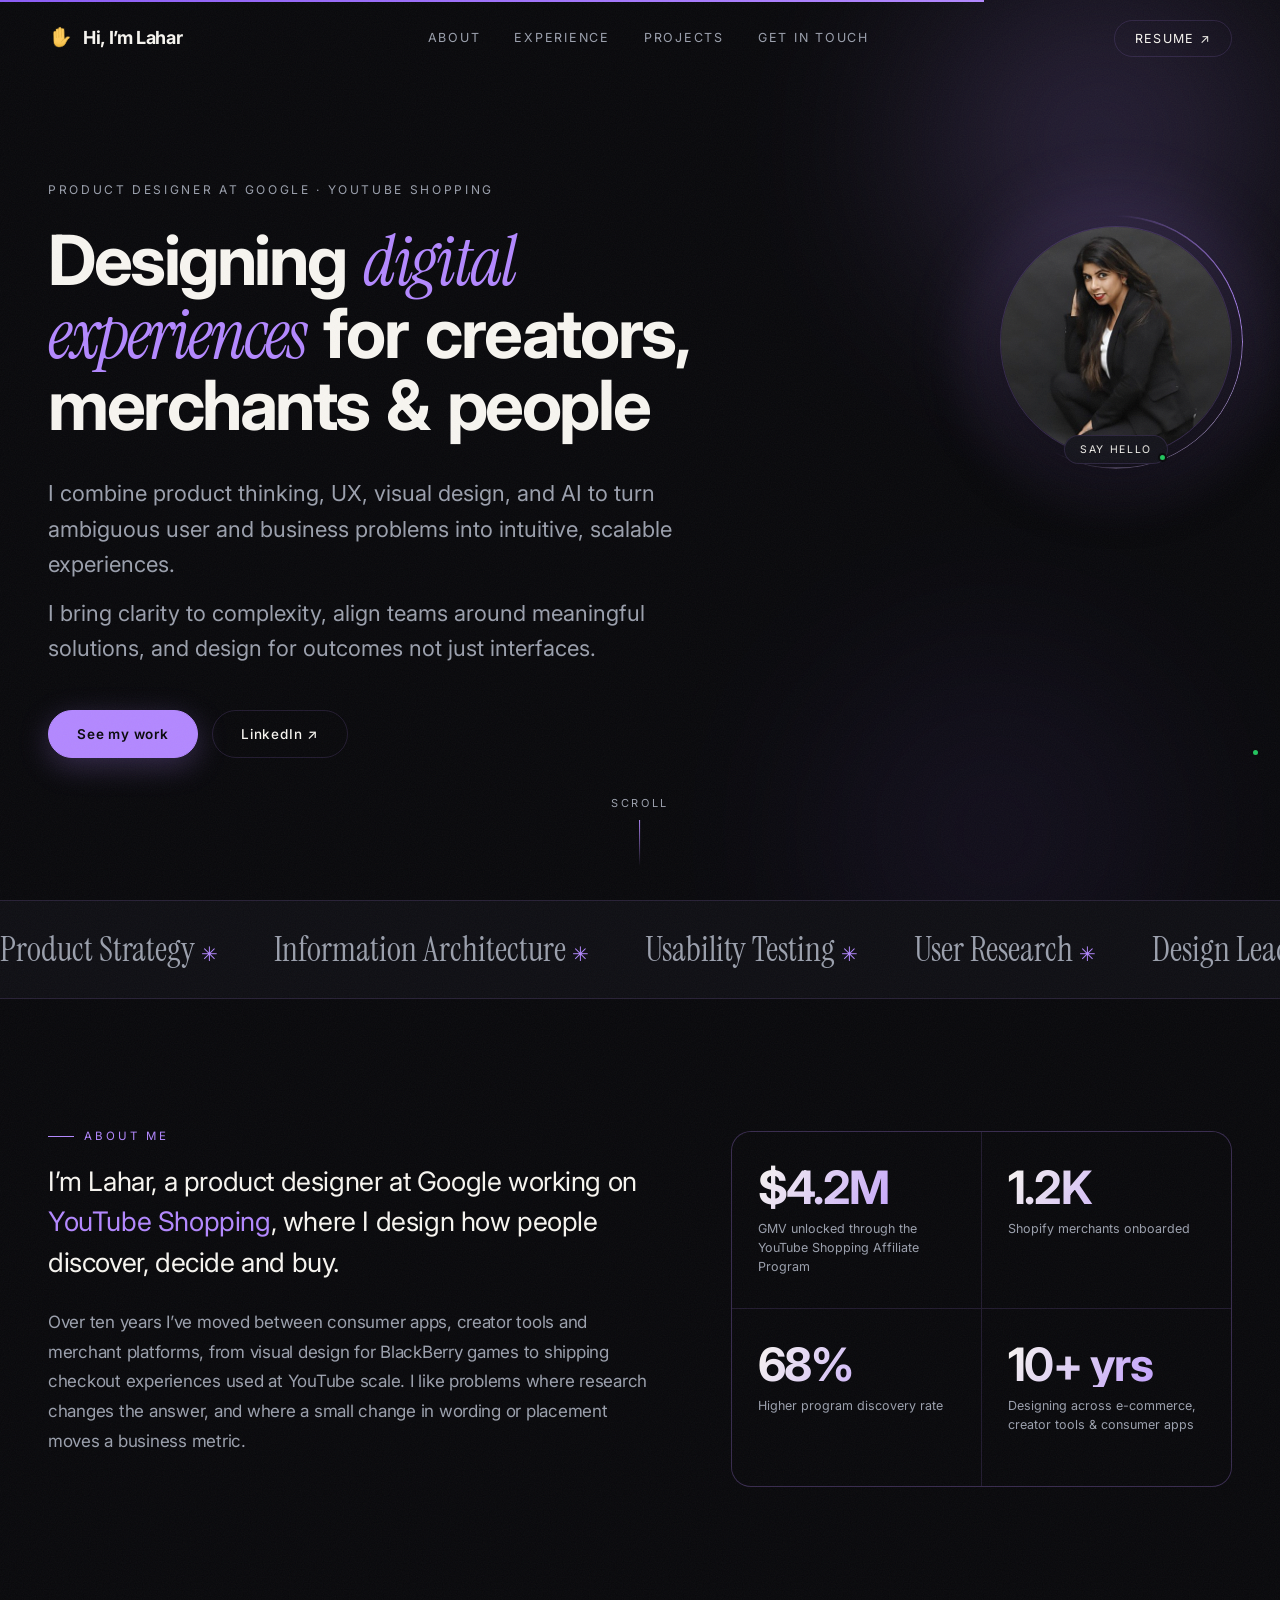
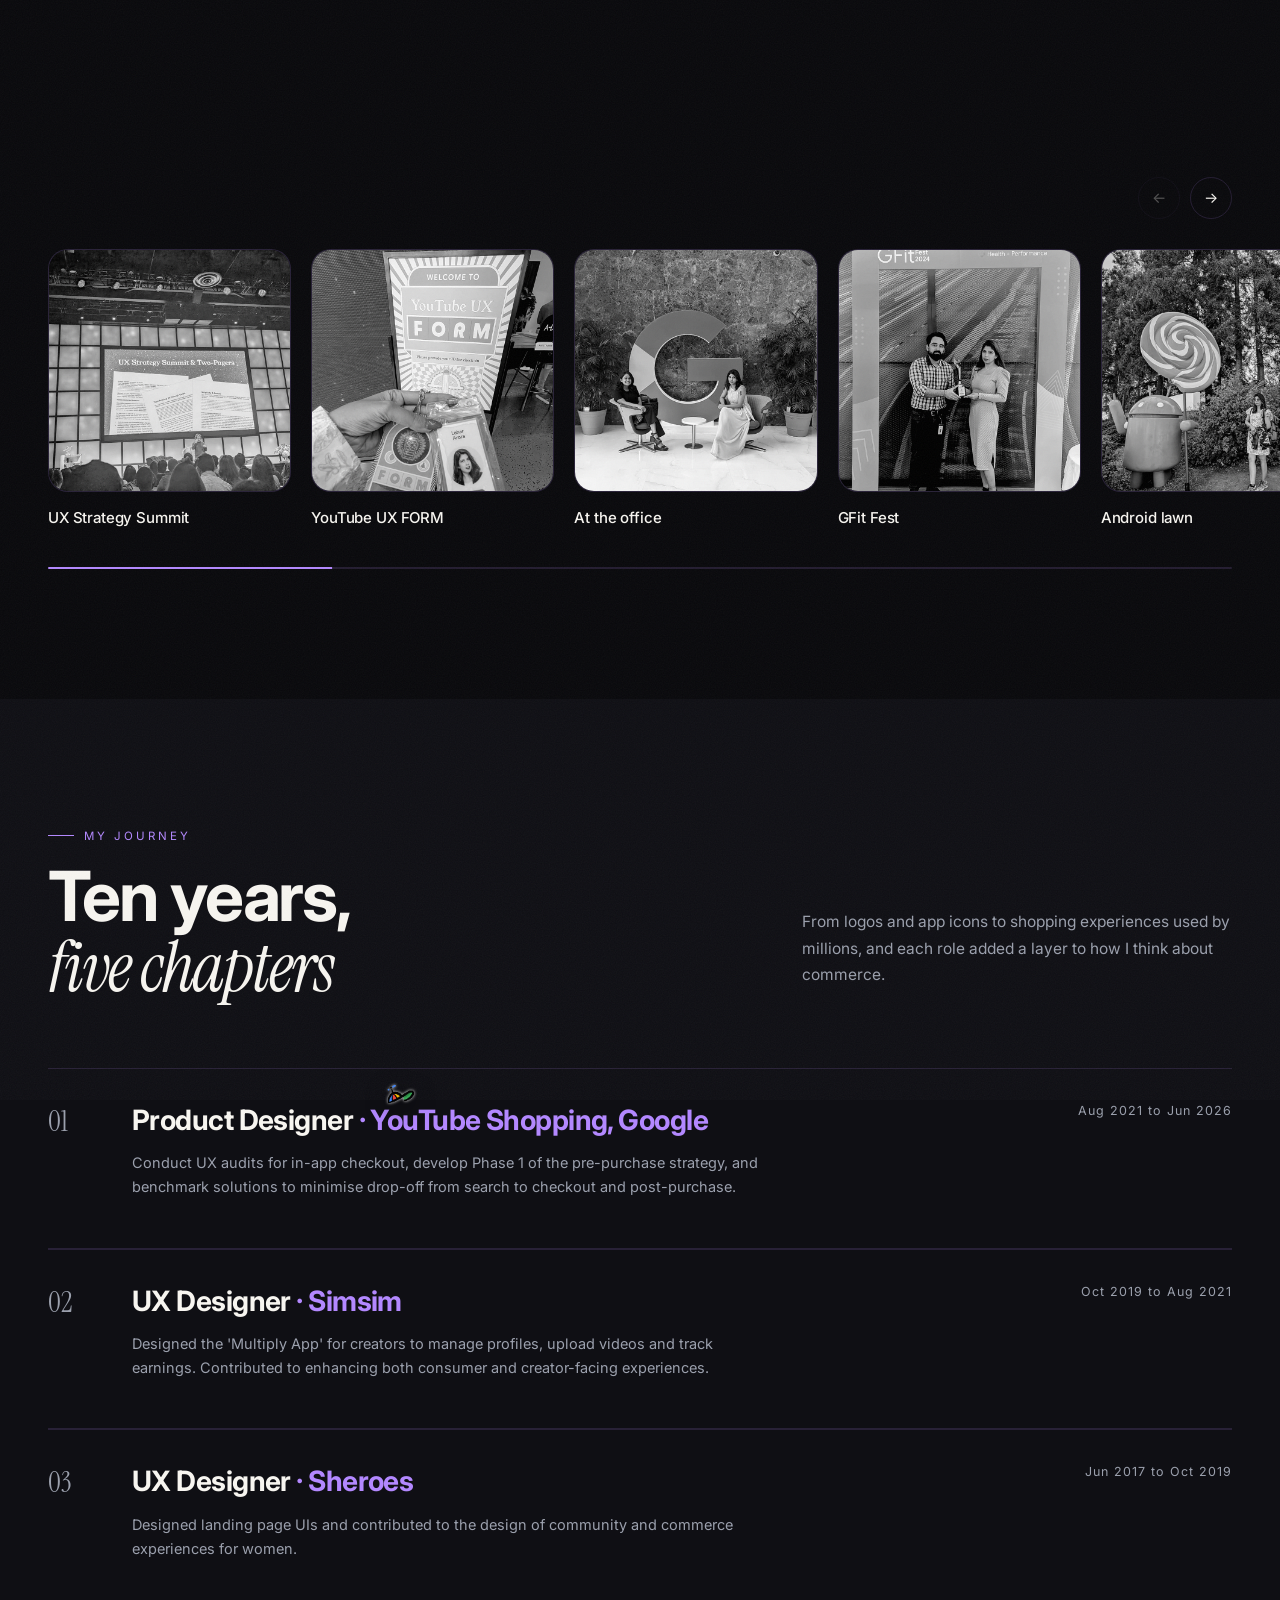
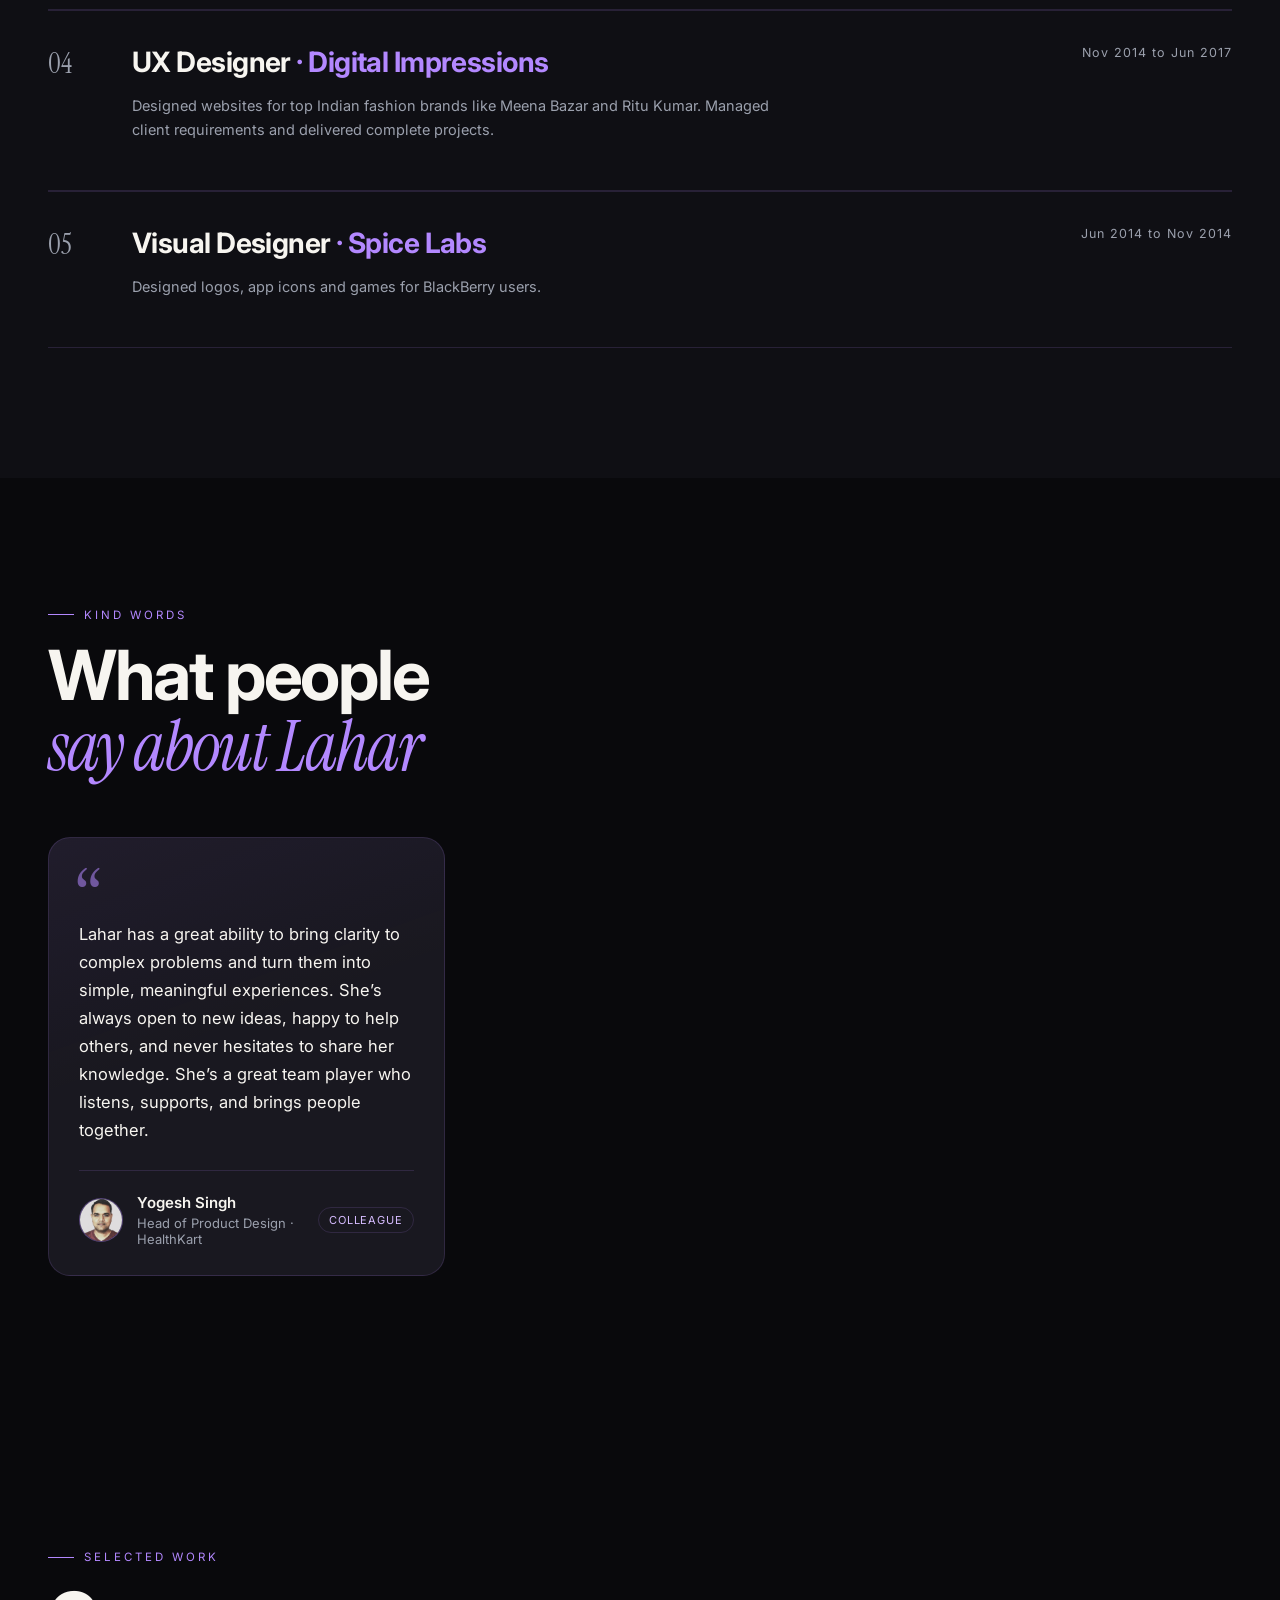
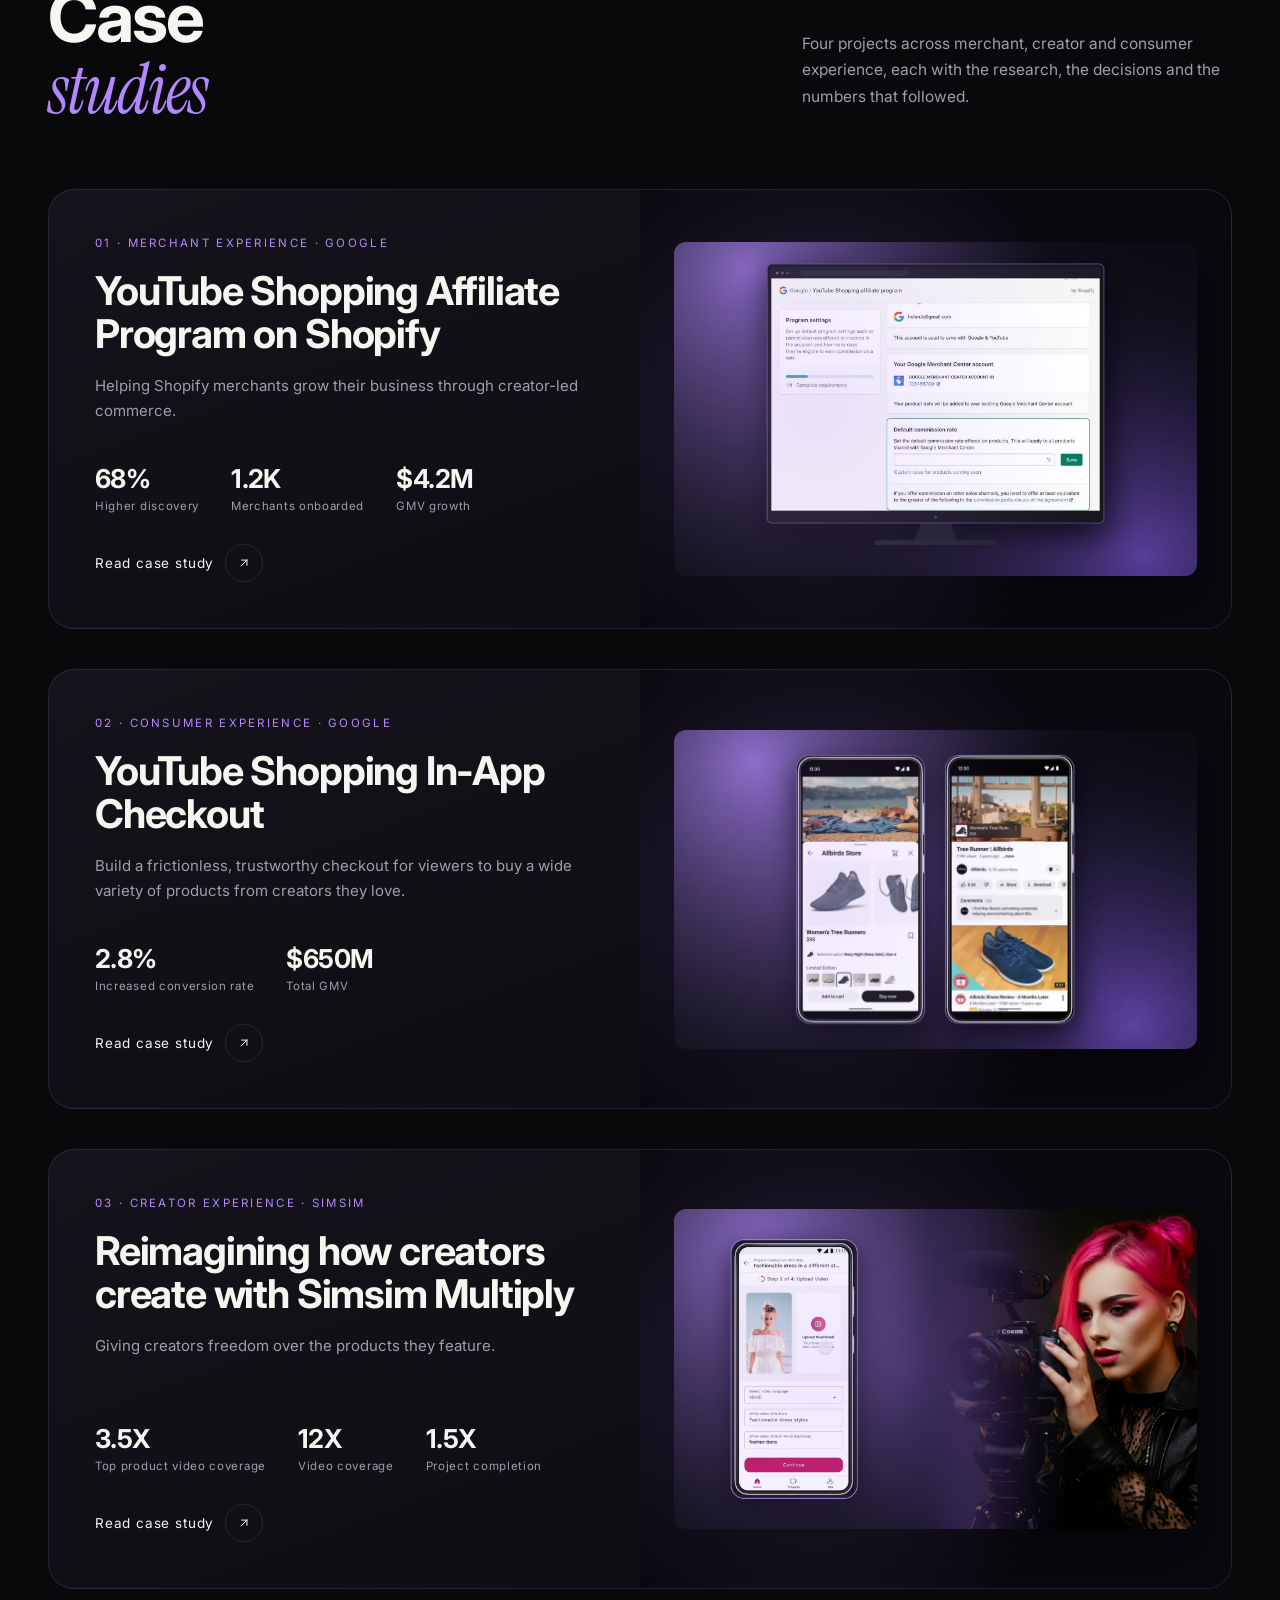
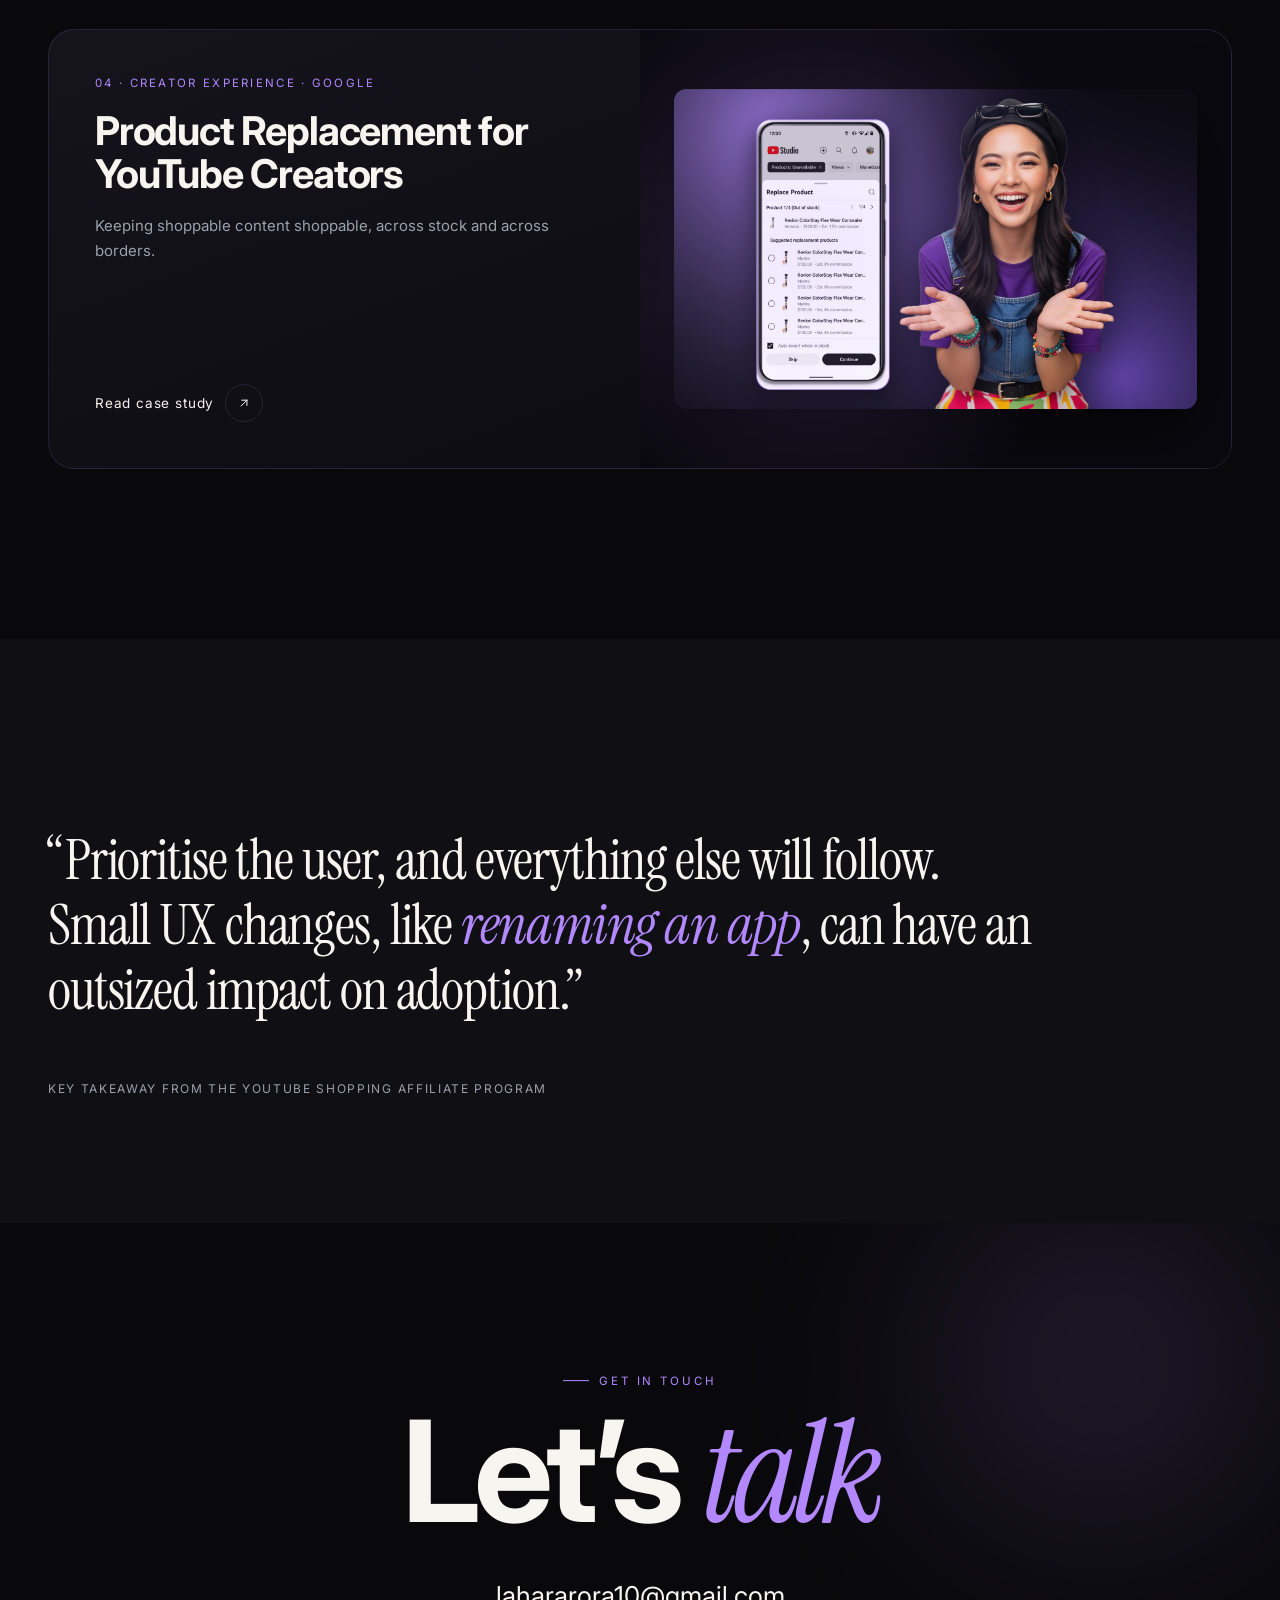
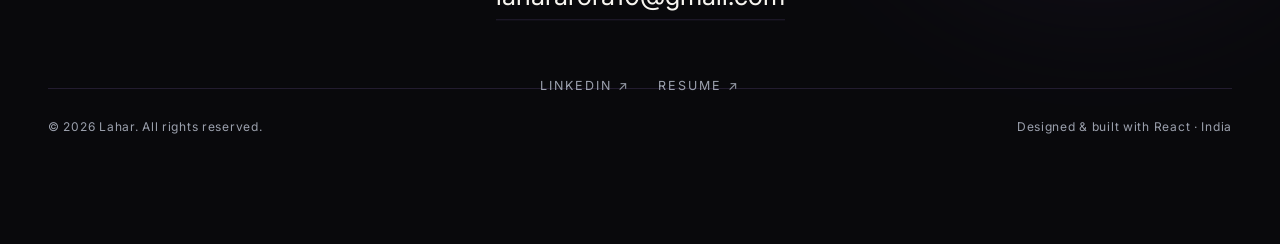
==== commit 13a95d61: "Testimonial: update Yogesh quote" ====
--- a/index.html
+++ b/index.html
@@ -8,7 +8,7 @@
     <link rel="preconnect" href="https://fonts.googleapis.com" />
     <link rel="preconnect" href="https://fonts.gstatic.com" crossorigin />
     <link href="https://fonts.googleapis.com/css2?family=Instrument+Serif:ital@0;1&family=Inter:wght@300;400;500;600;700;800&display=swap" rel="stylesheet" />
-    <script type="module" crossorigin src="/assets/index-Ce4Mi2EW.js"></script>
+    <script type="module" crossorigin src="/assets/index-CHbuS24d.js"></script>
     <link rel="stylesheet" crossorigin href="/assets/index-CEy6YQIf.css">
   </head>
   <body>
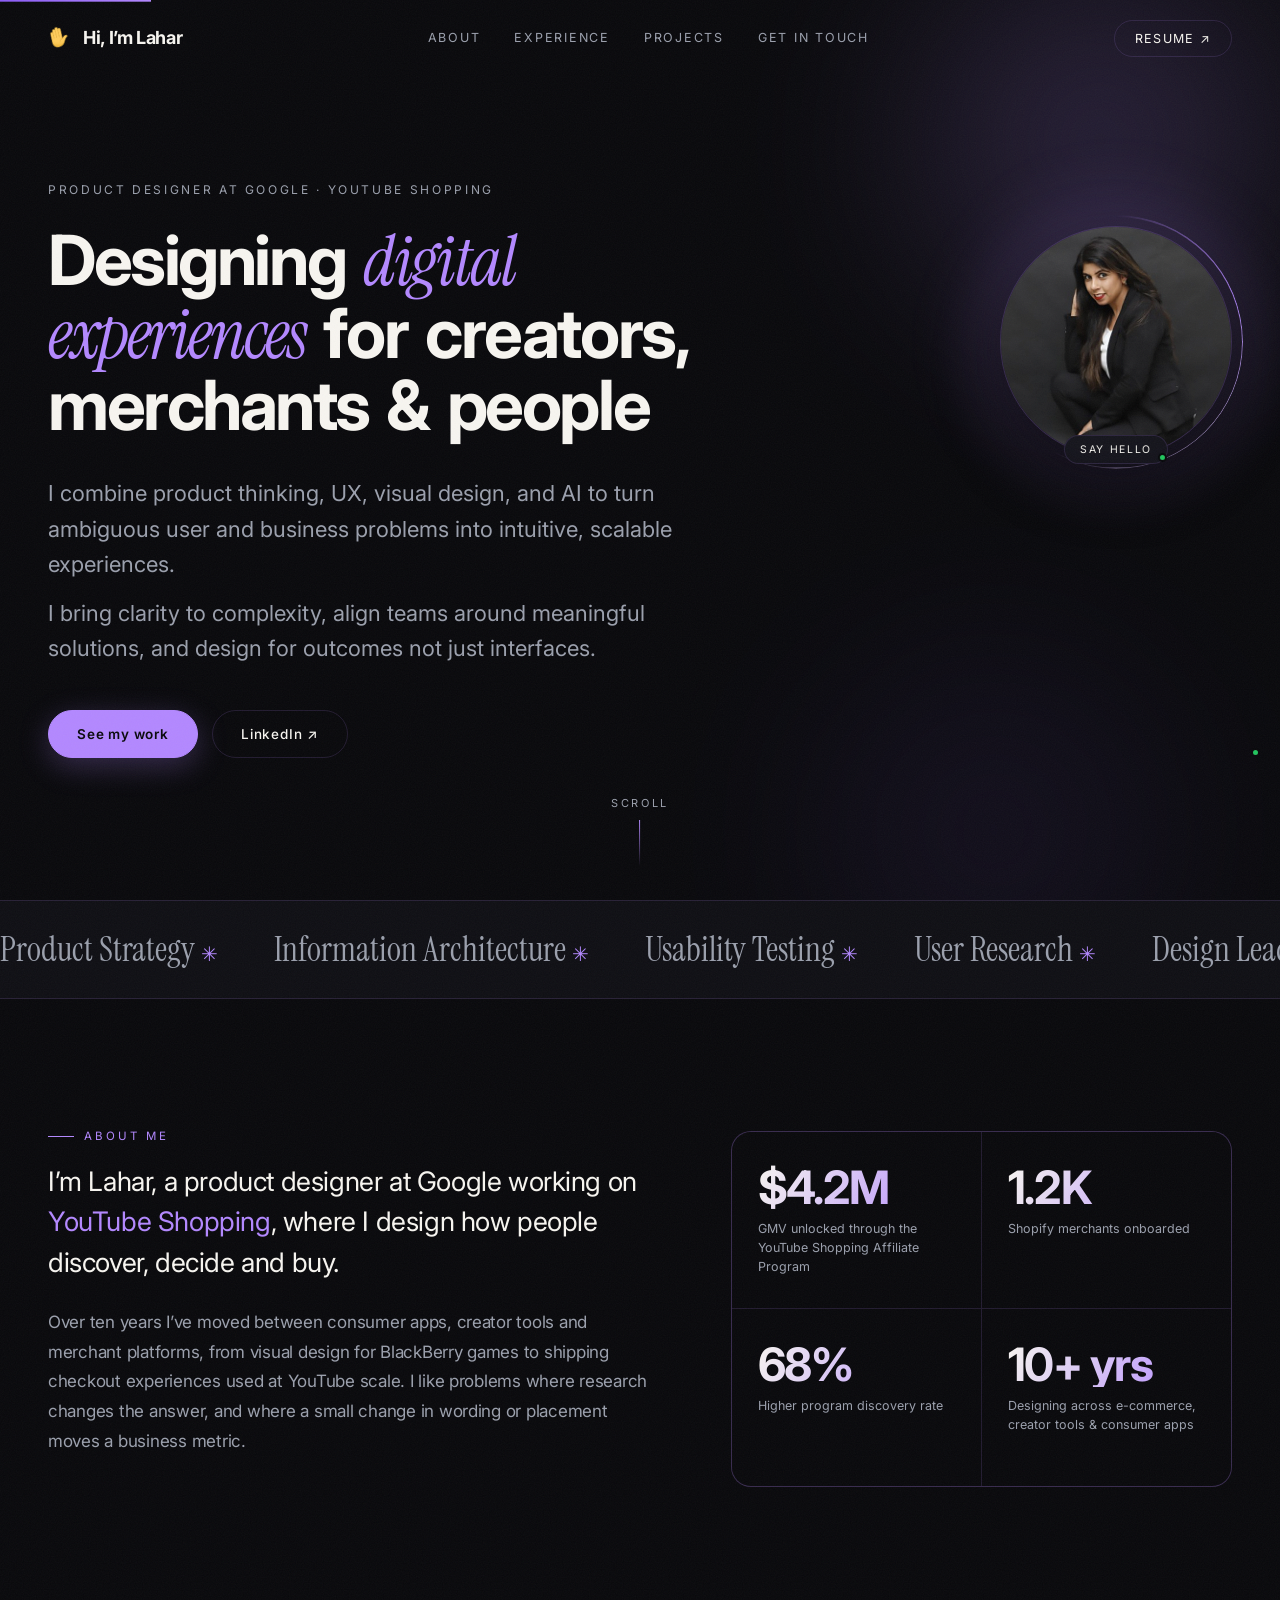
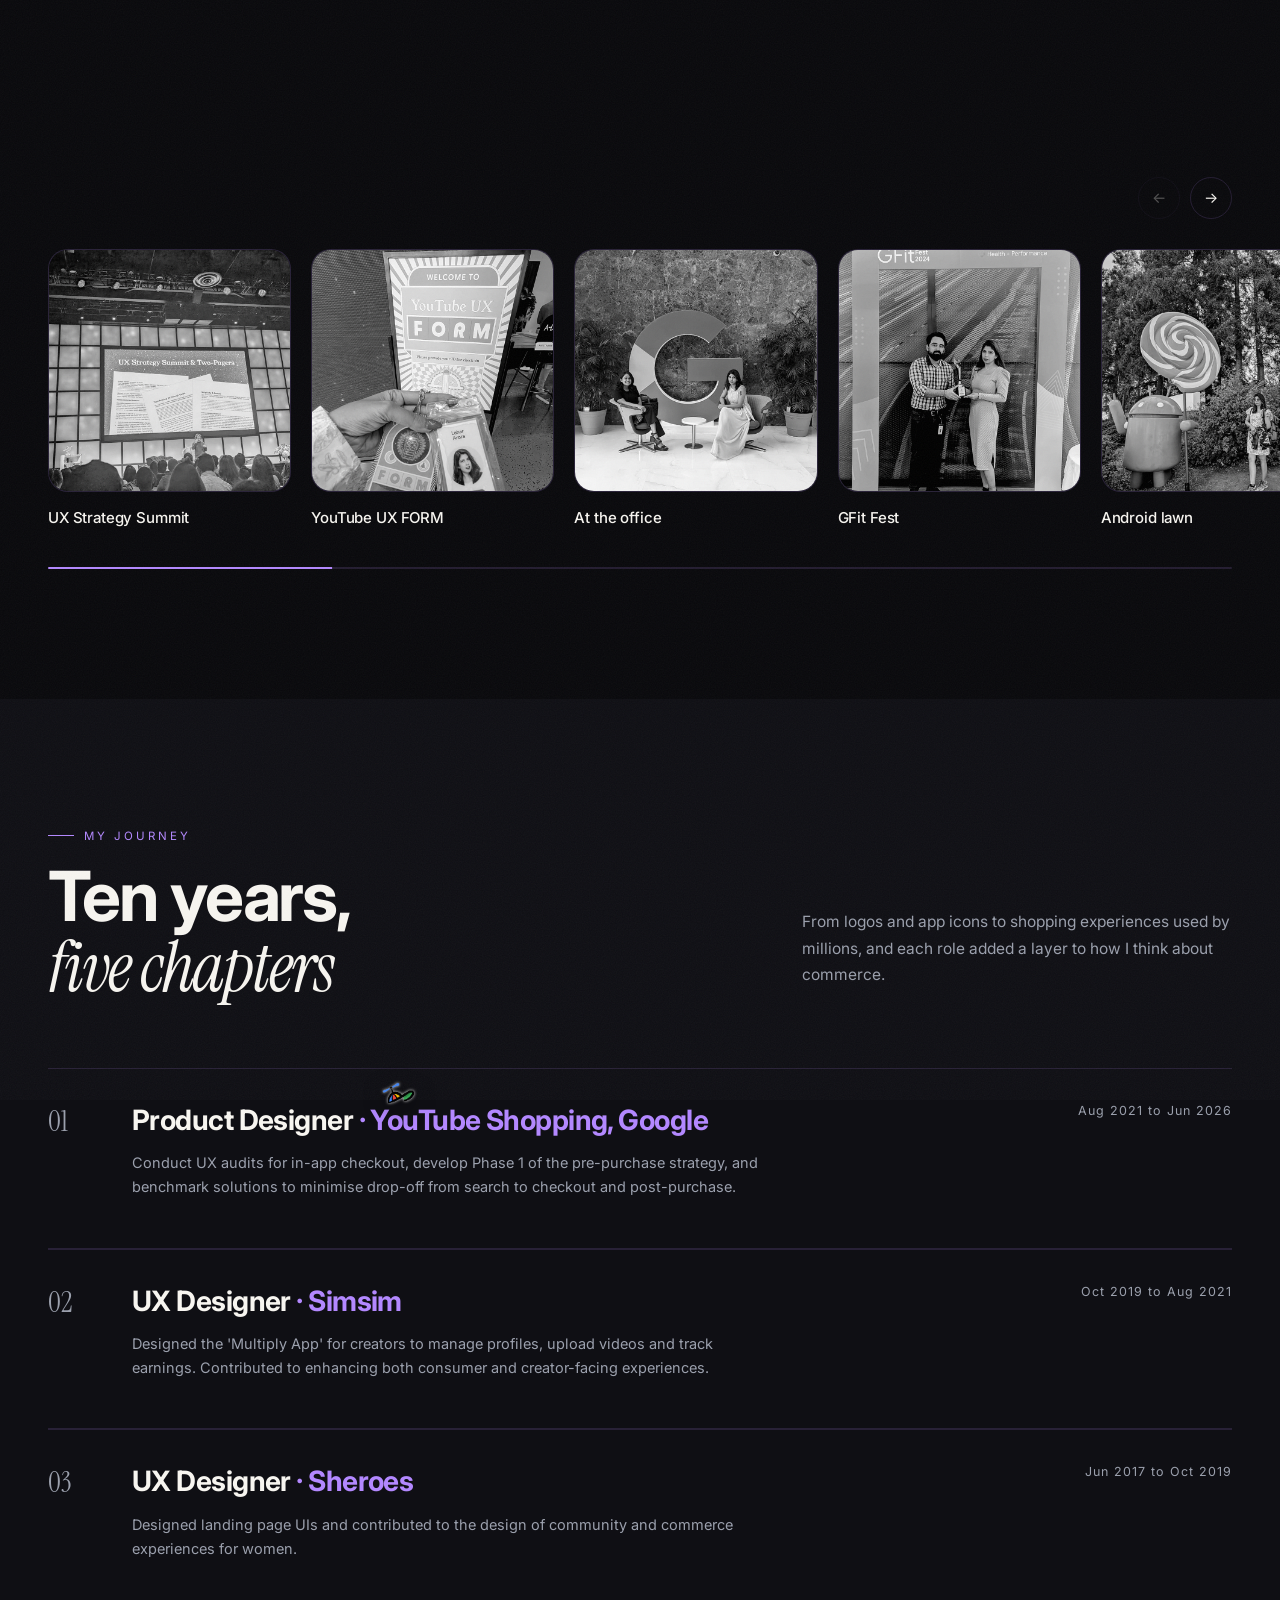
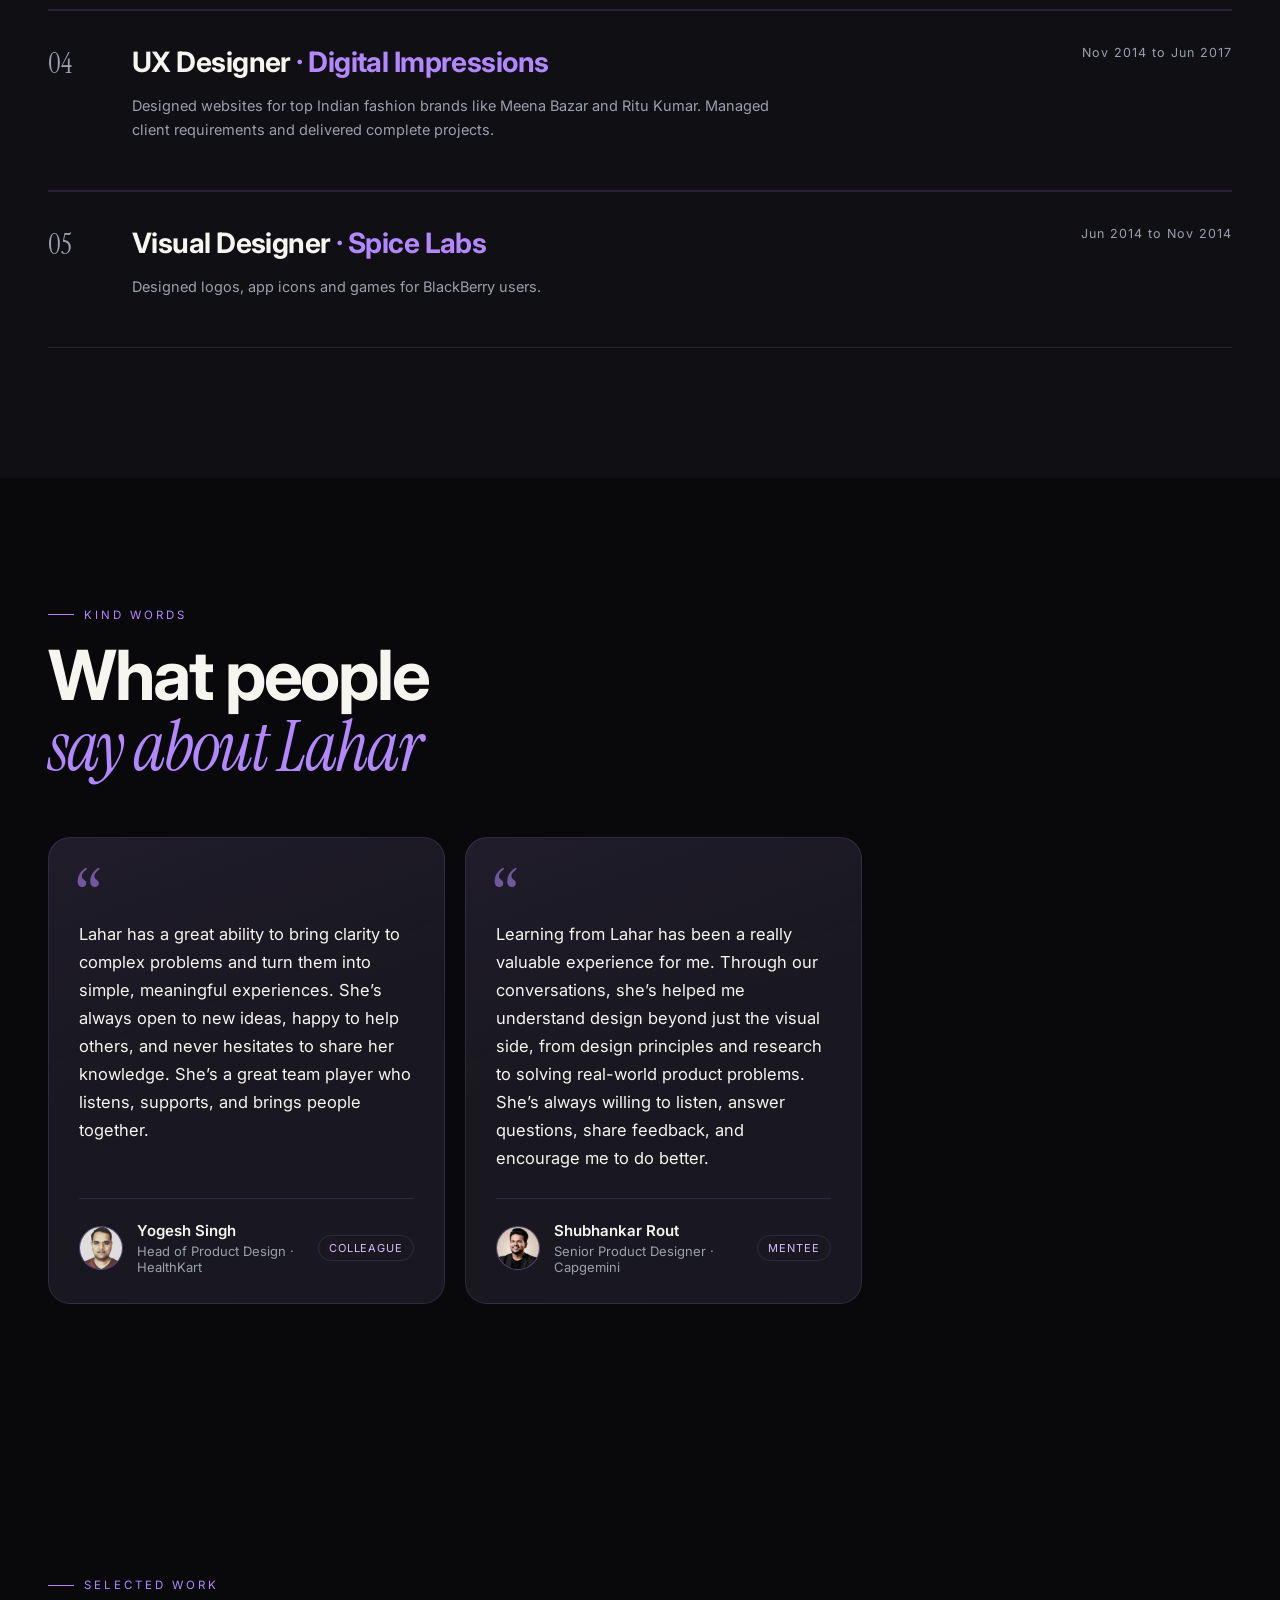
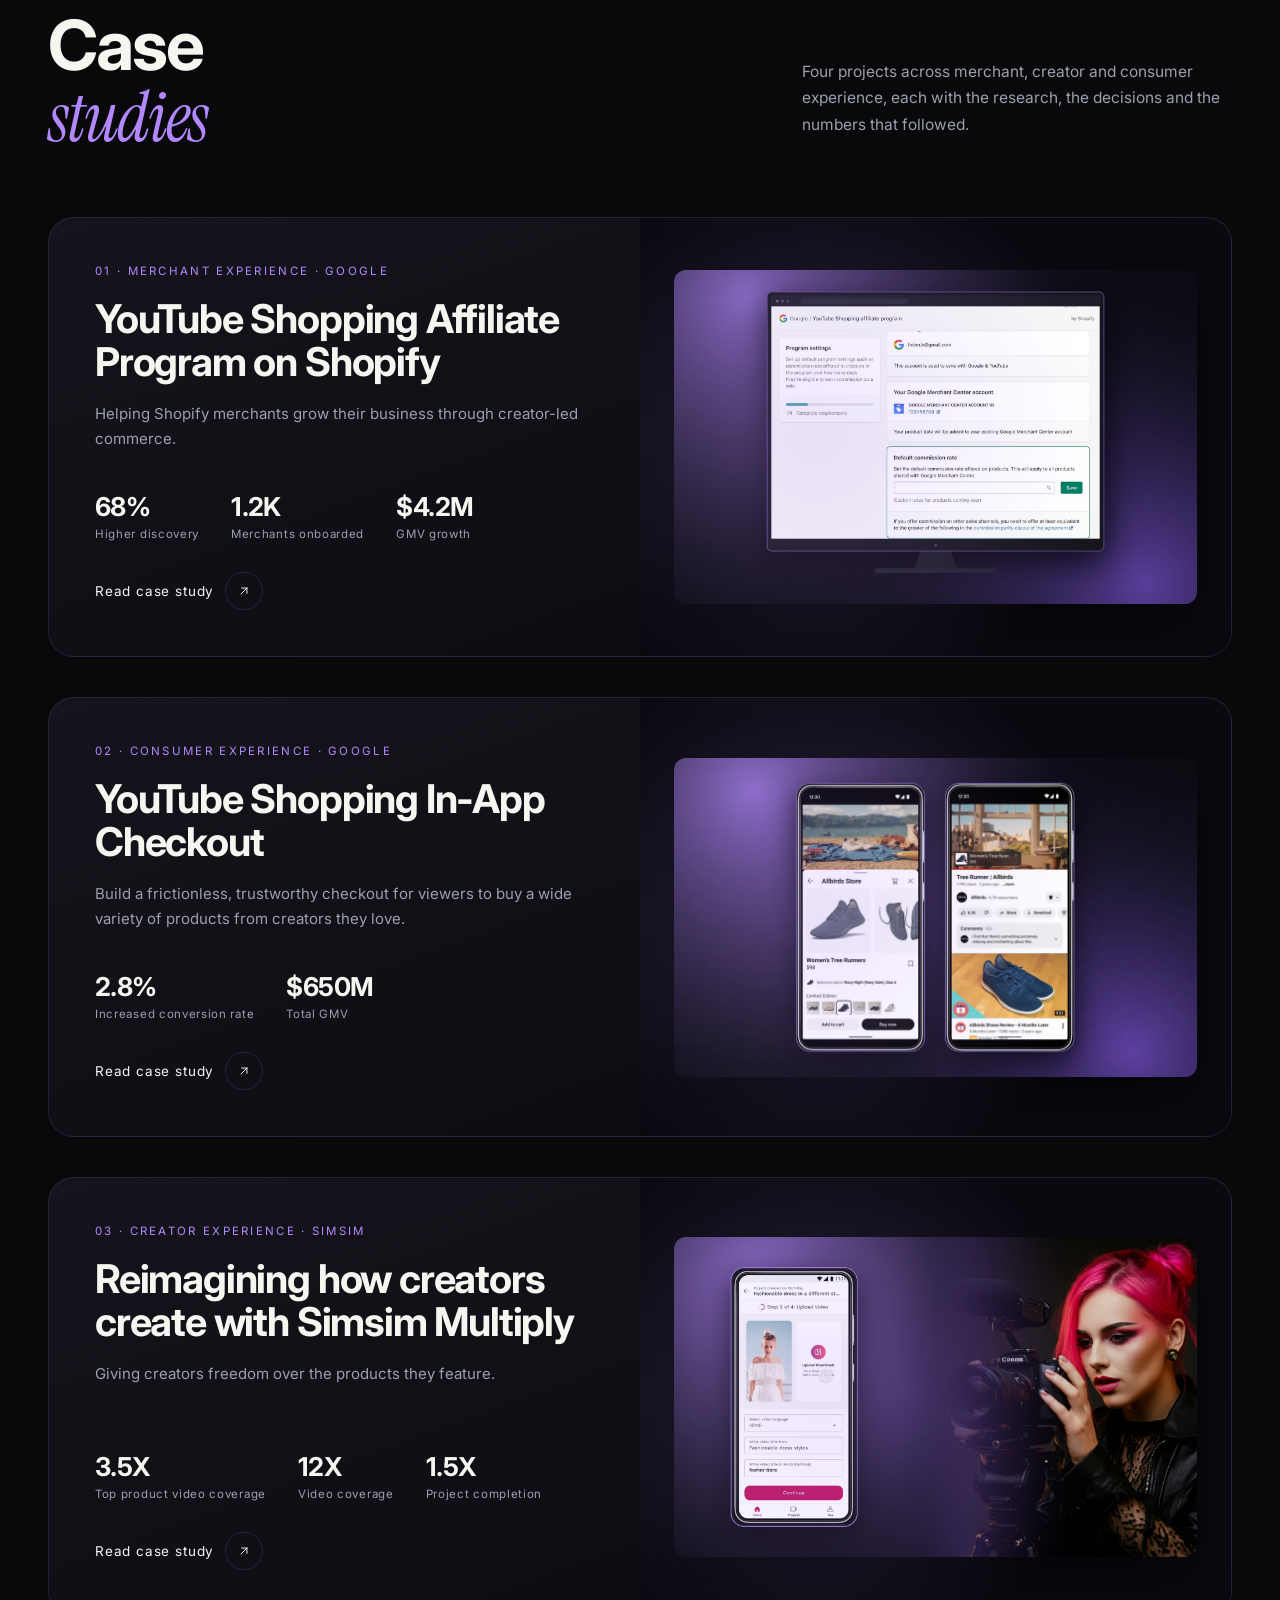
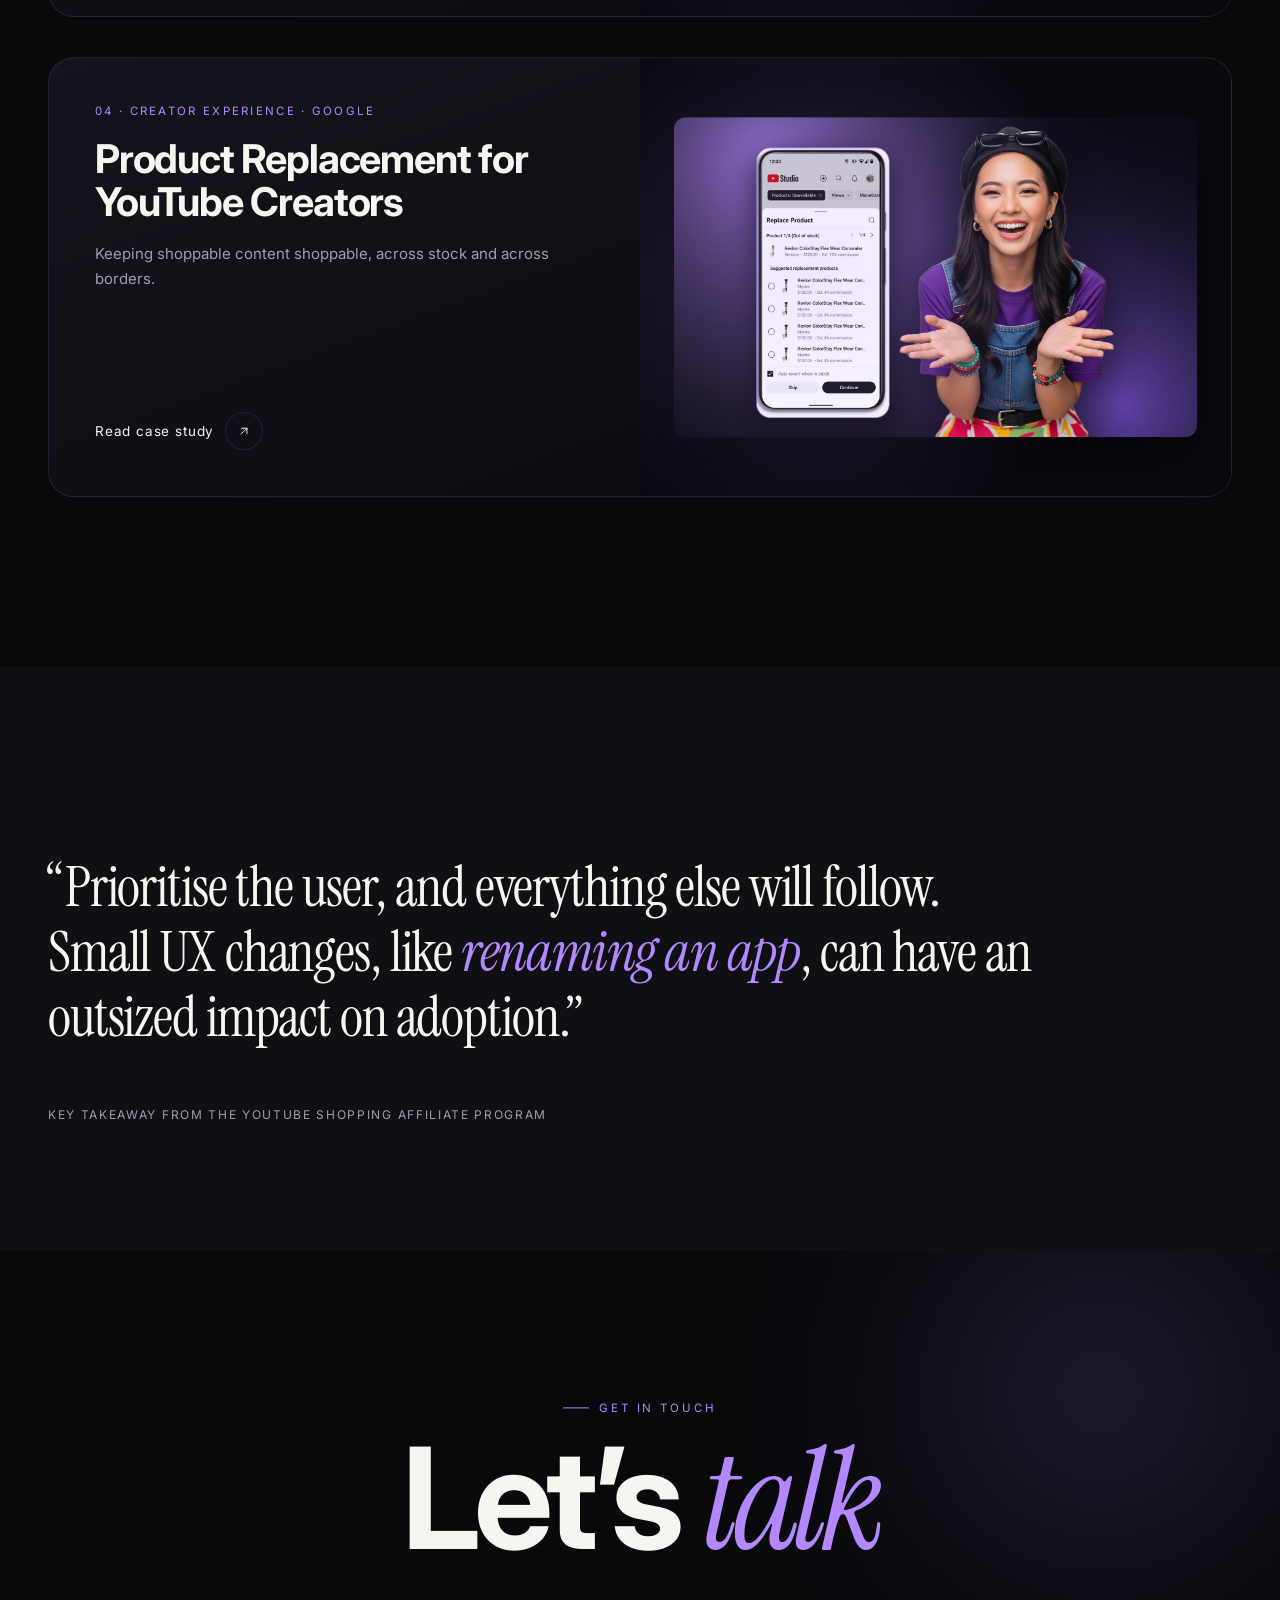
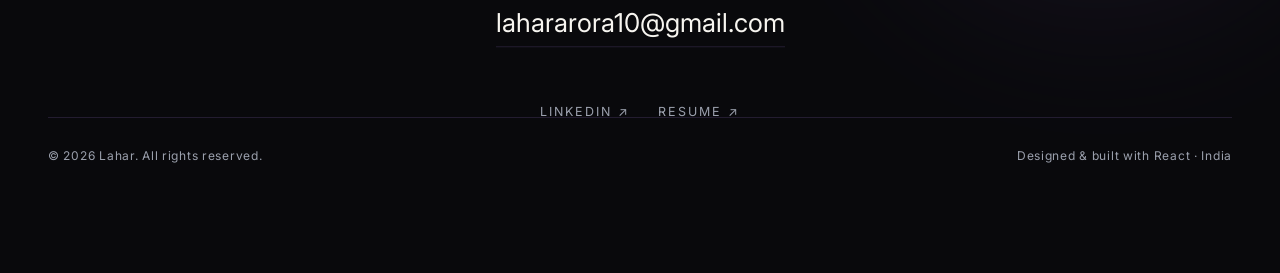
==== commit 2ac074f6: "Testimonials: add Shubhankar Rout" ====
--- a/index.html
+++ b/index.html
@@ -8,7 +8,7 @@
     <link rel="preconnect" href="https://fonts.googleapis.com" />
     <link rel="preconnect" href="https://fonts.gstatic.com" crossorigin />
     <link href="https://fonts.googleapis.com/css2?family=Instrument+Serif:ital@0;1&family=Inter:wght@300;400;500;600;700;800&display=swap" rel="stylesheet" />
-    <script type="module" crossorigin src="/assets/index-CHbuS24d.js"></script>
+    <script type="module" crossorigin src="/assets/index-vDUViIv9.js"></script>
     <link rel="stylesheet" crossorigin href="/assets/index-CEy6YQIf.css">
   </head>
   <body>
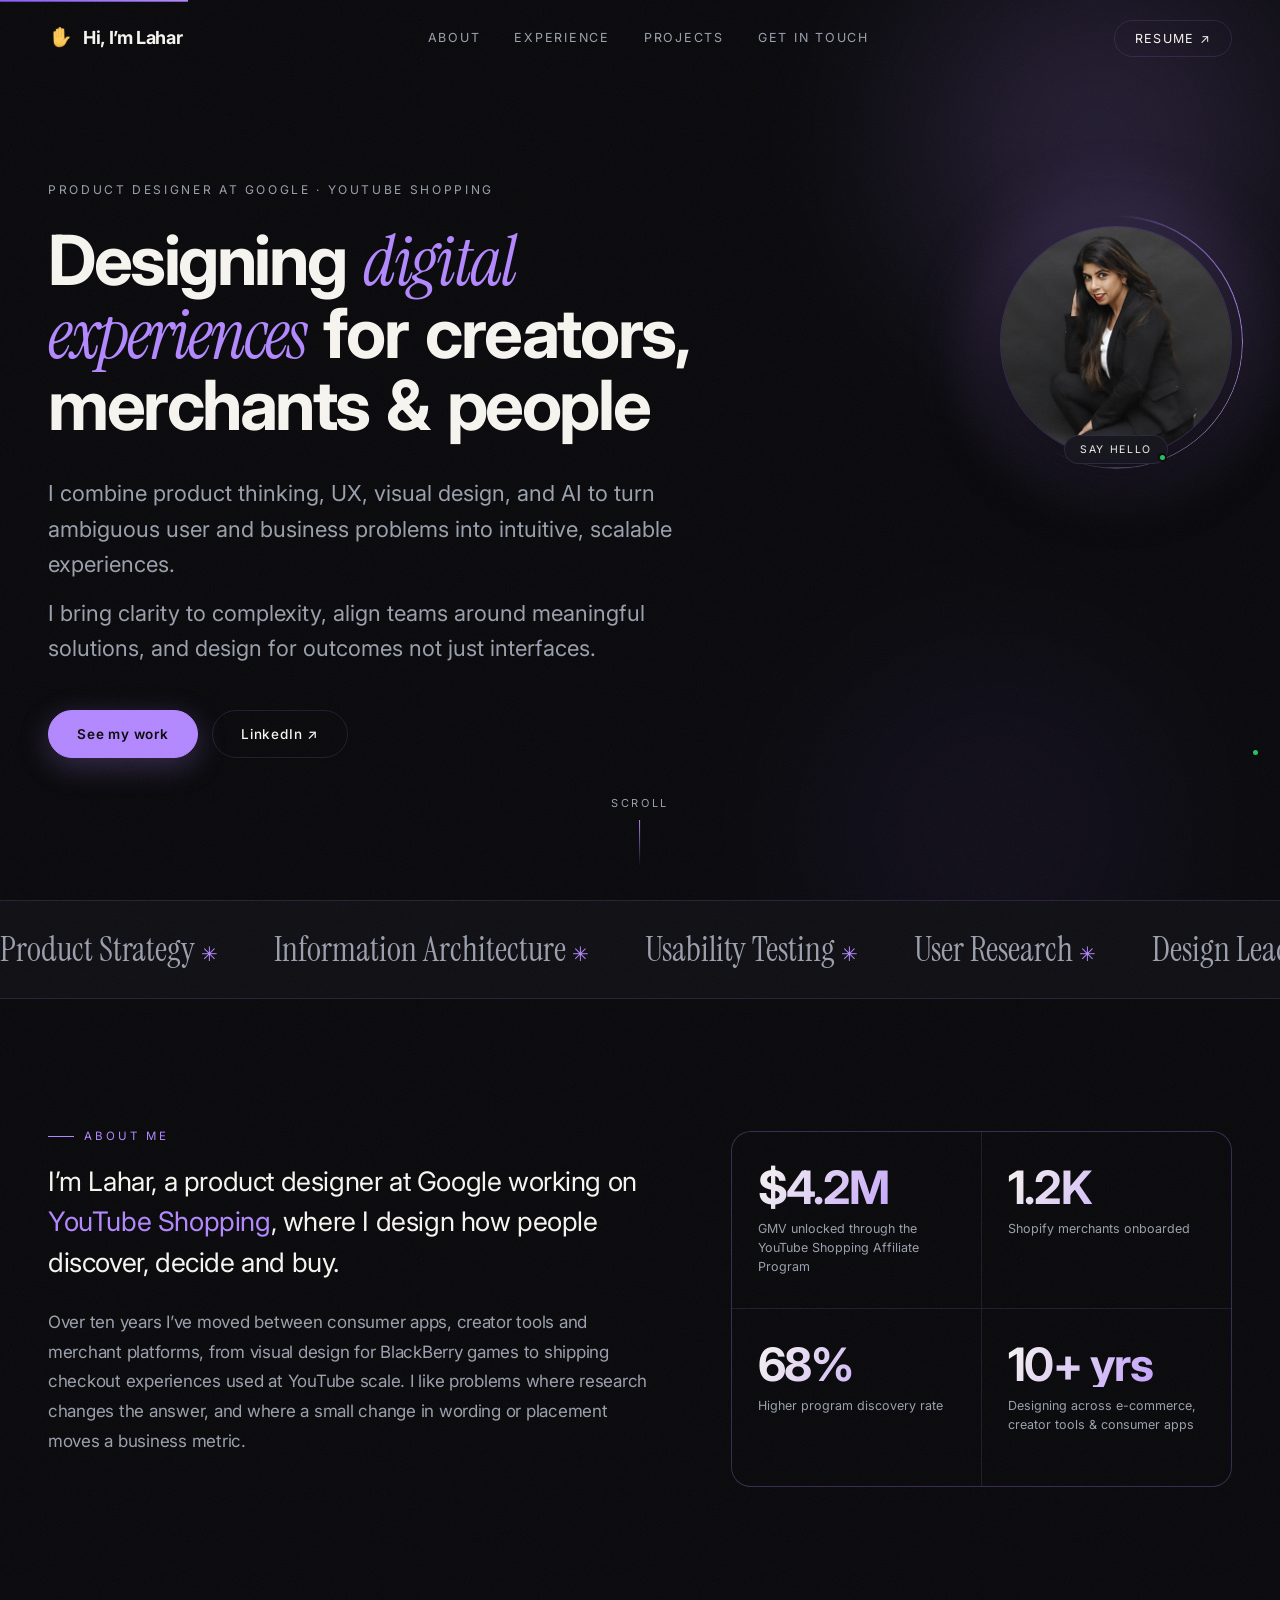
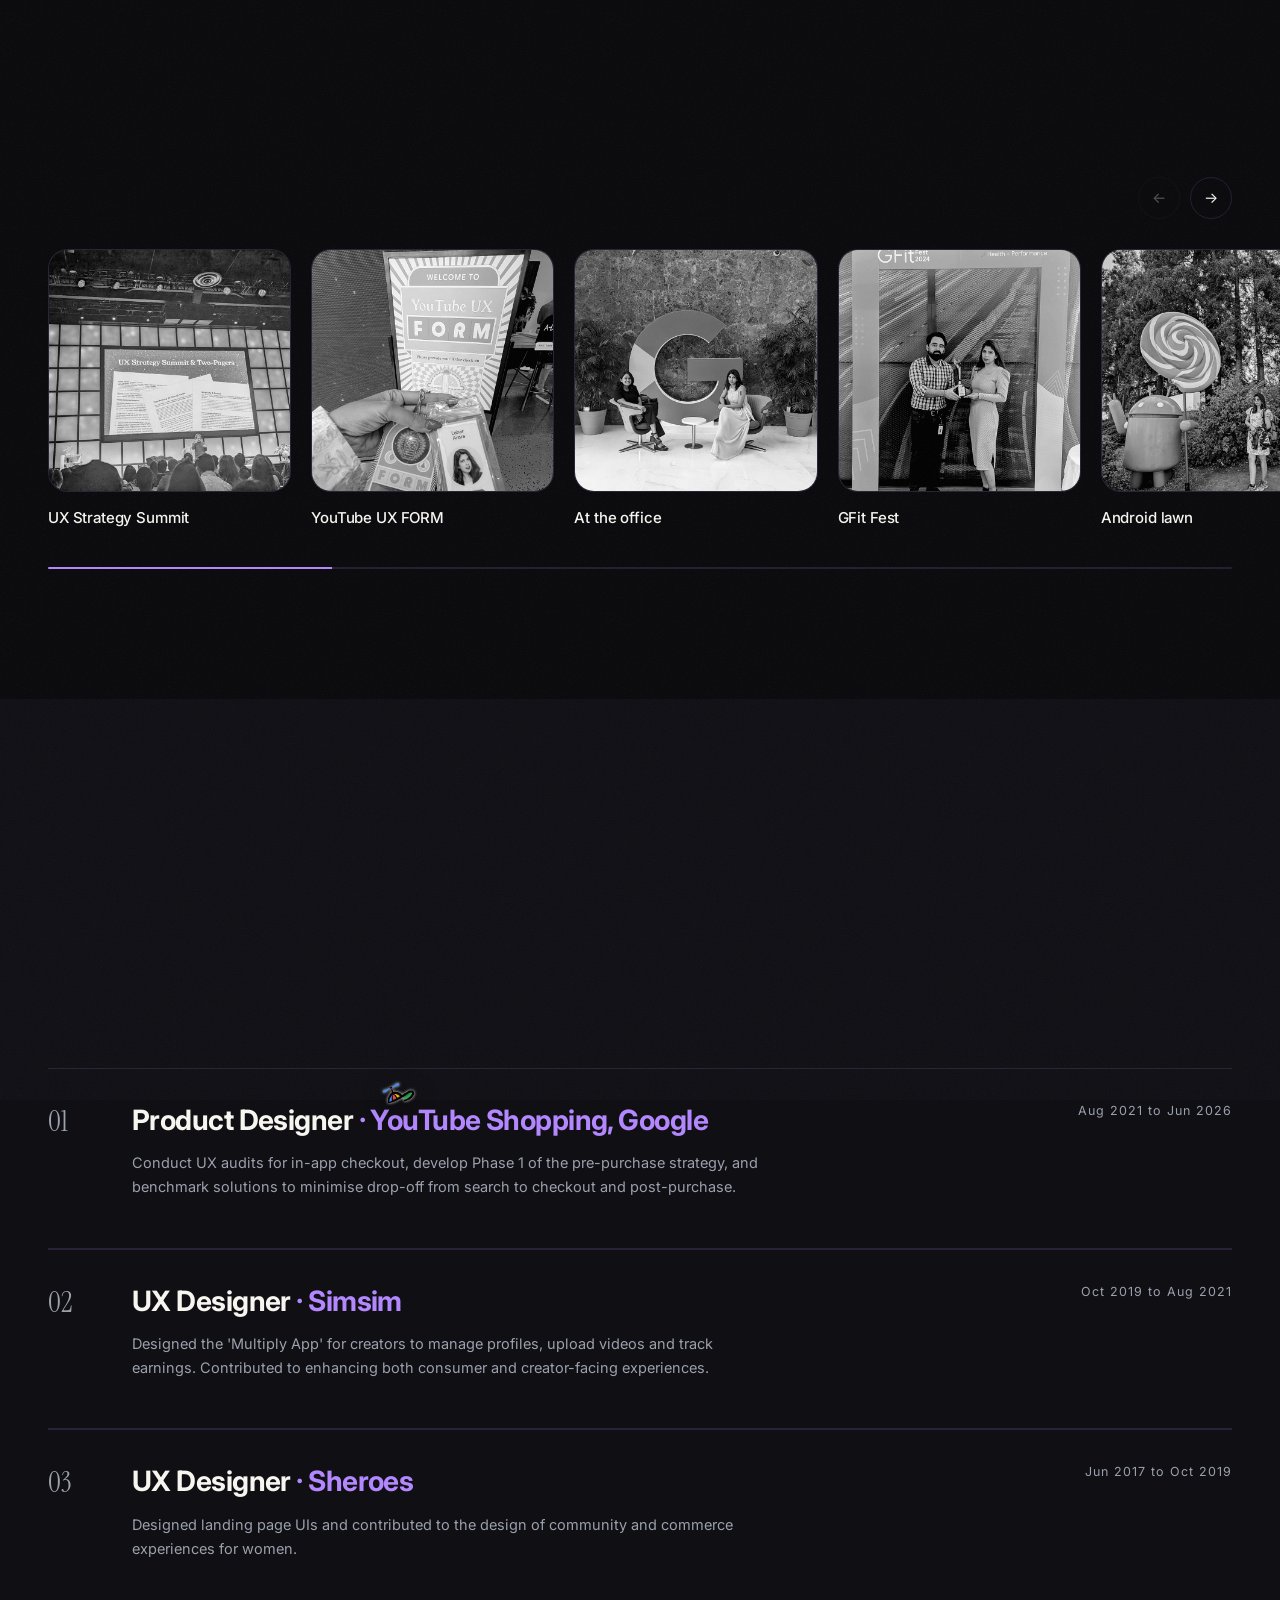
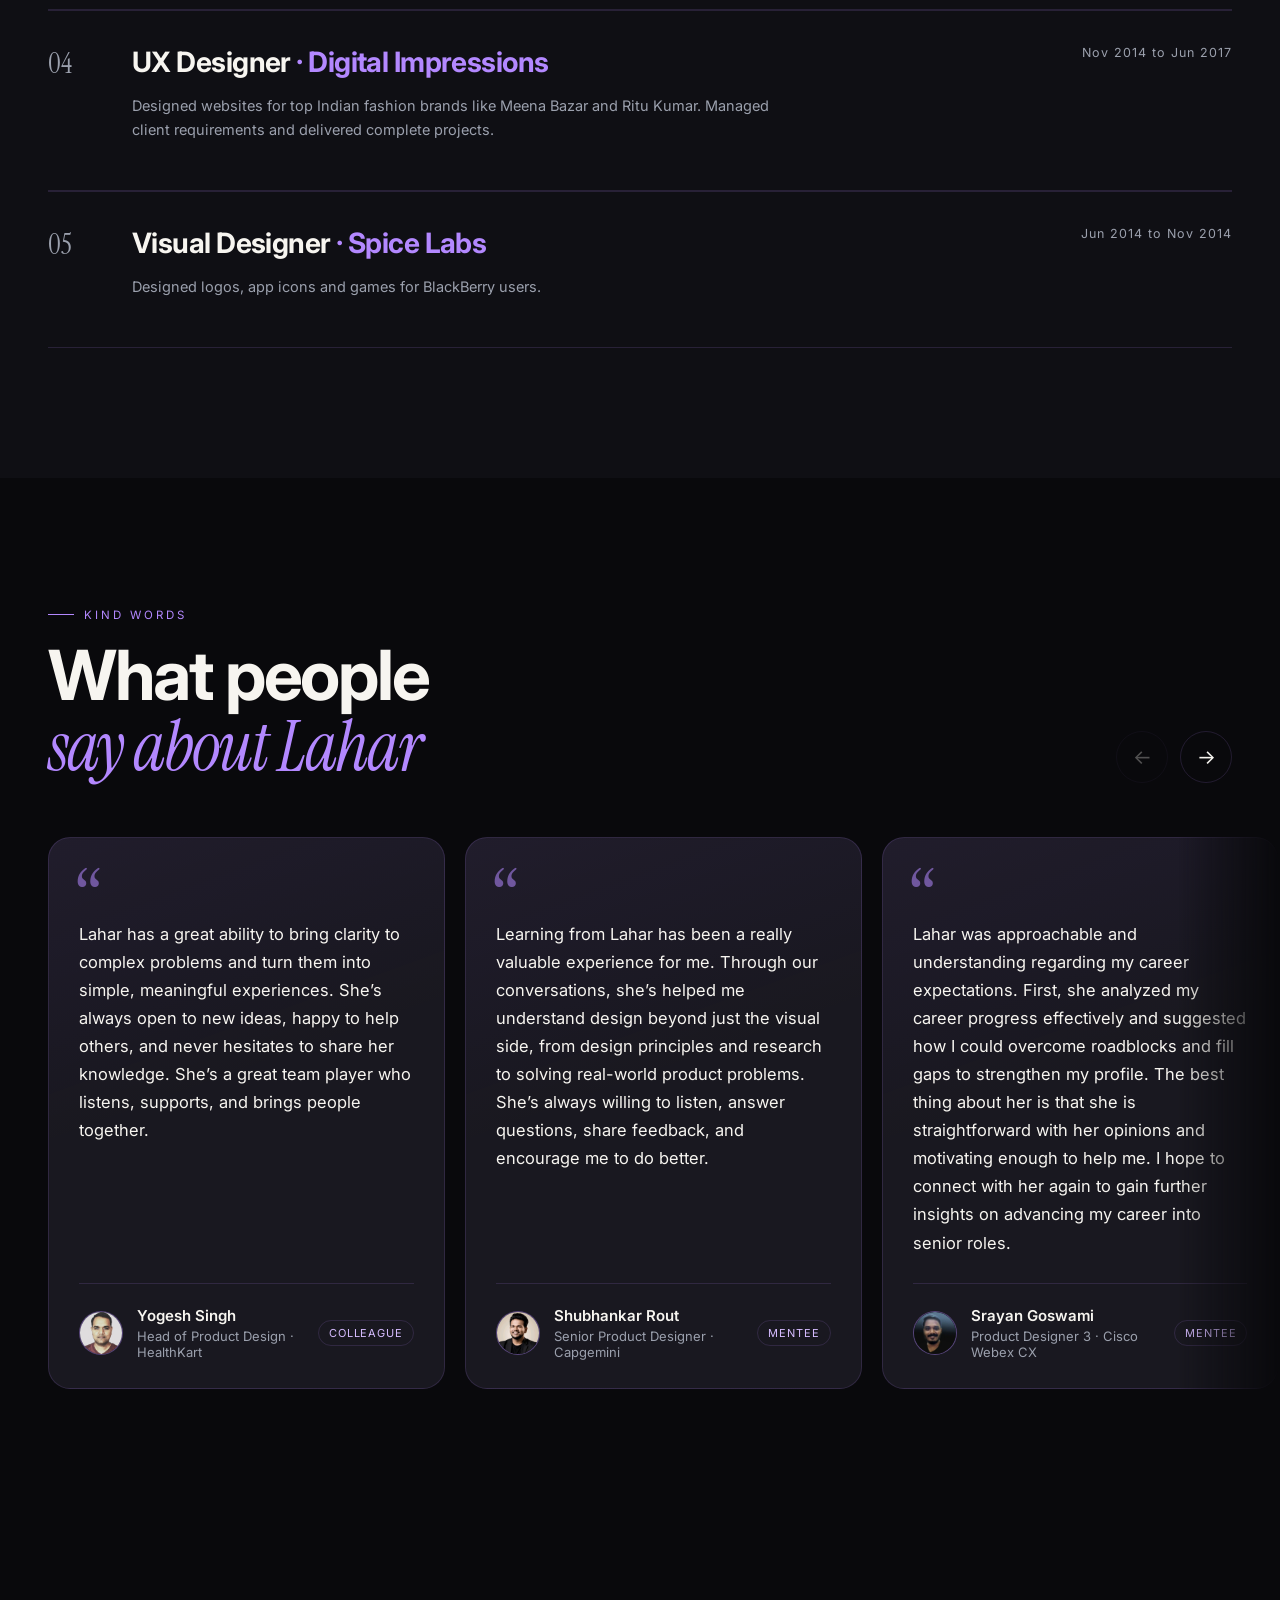
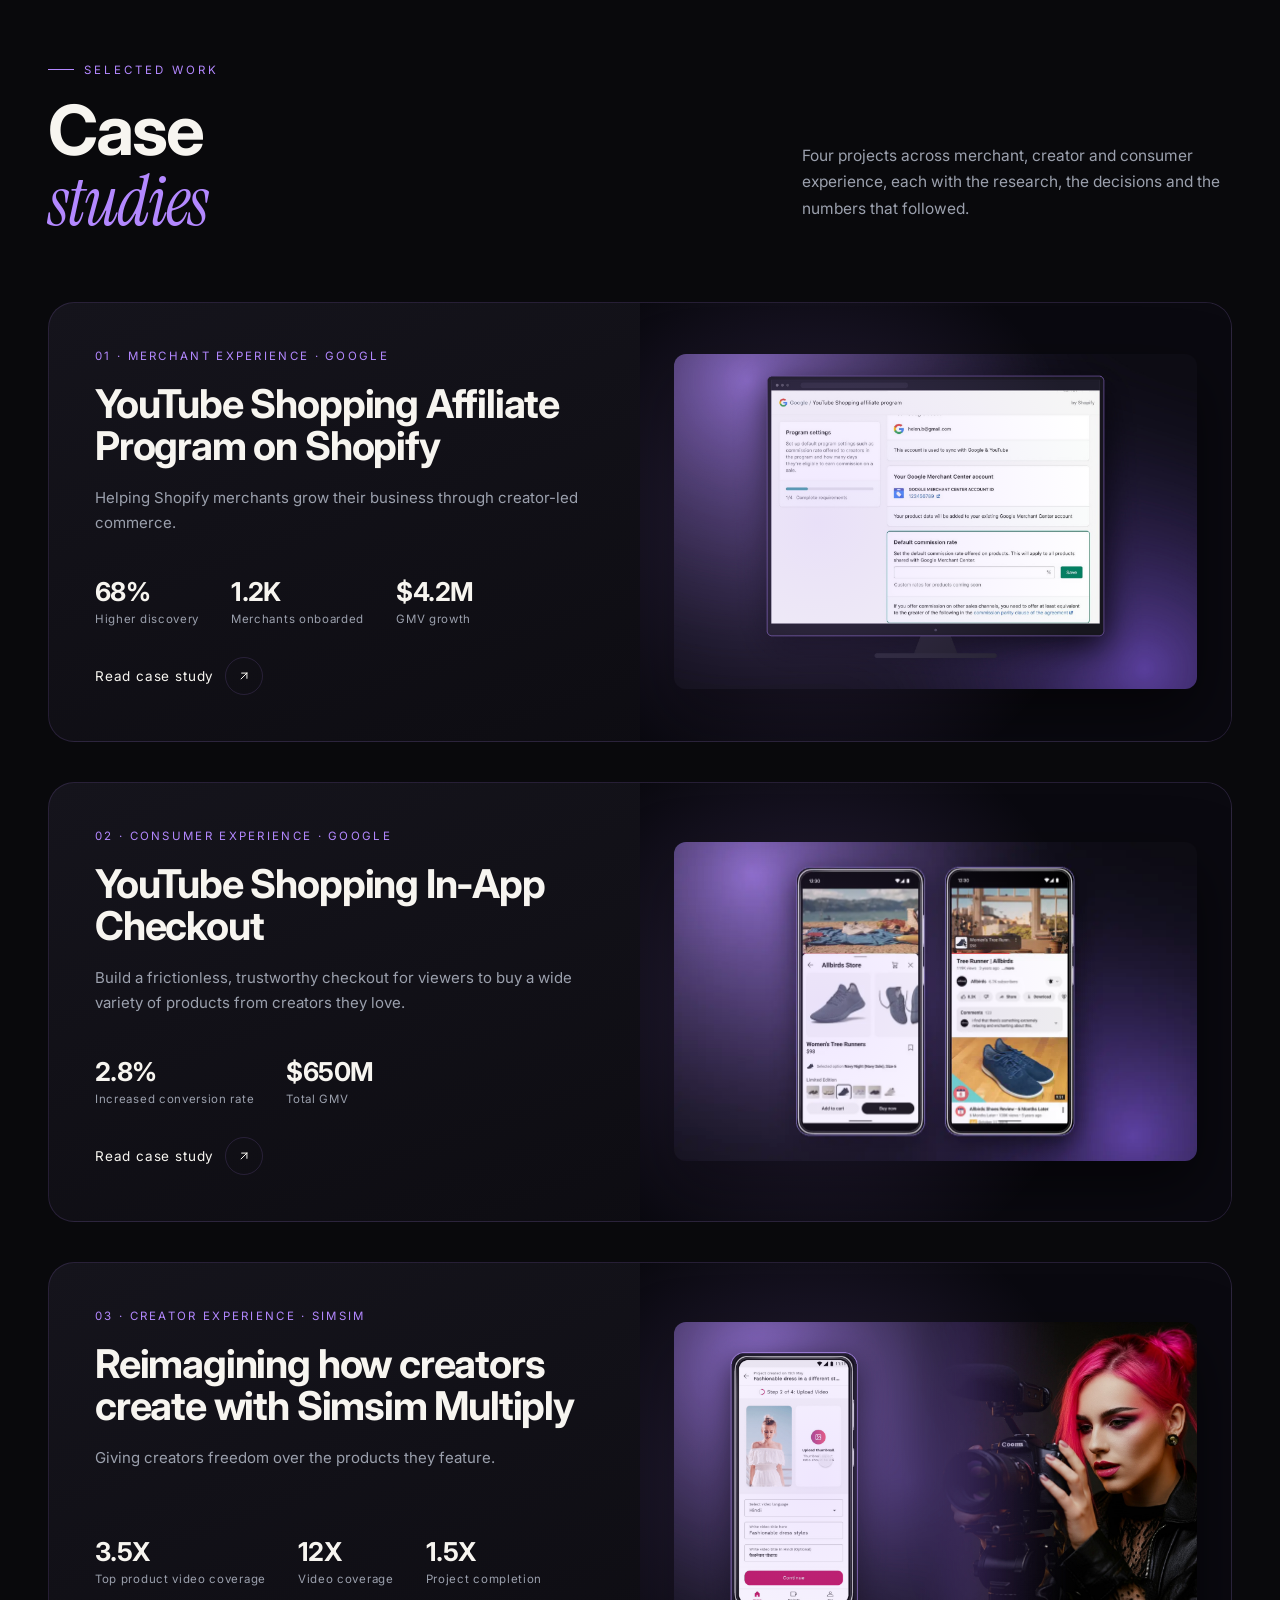
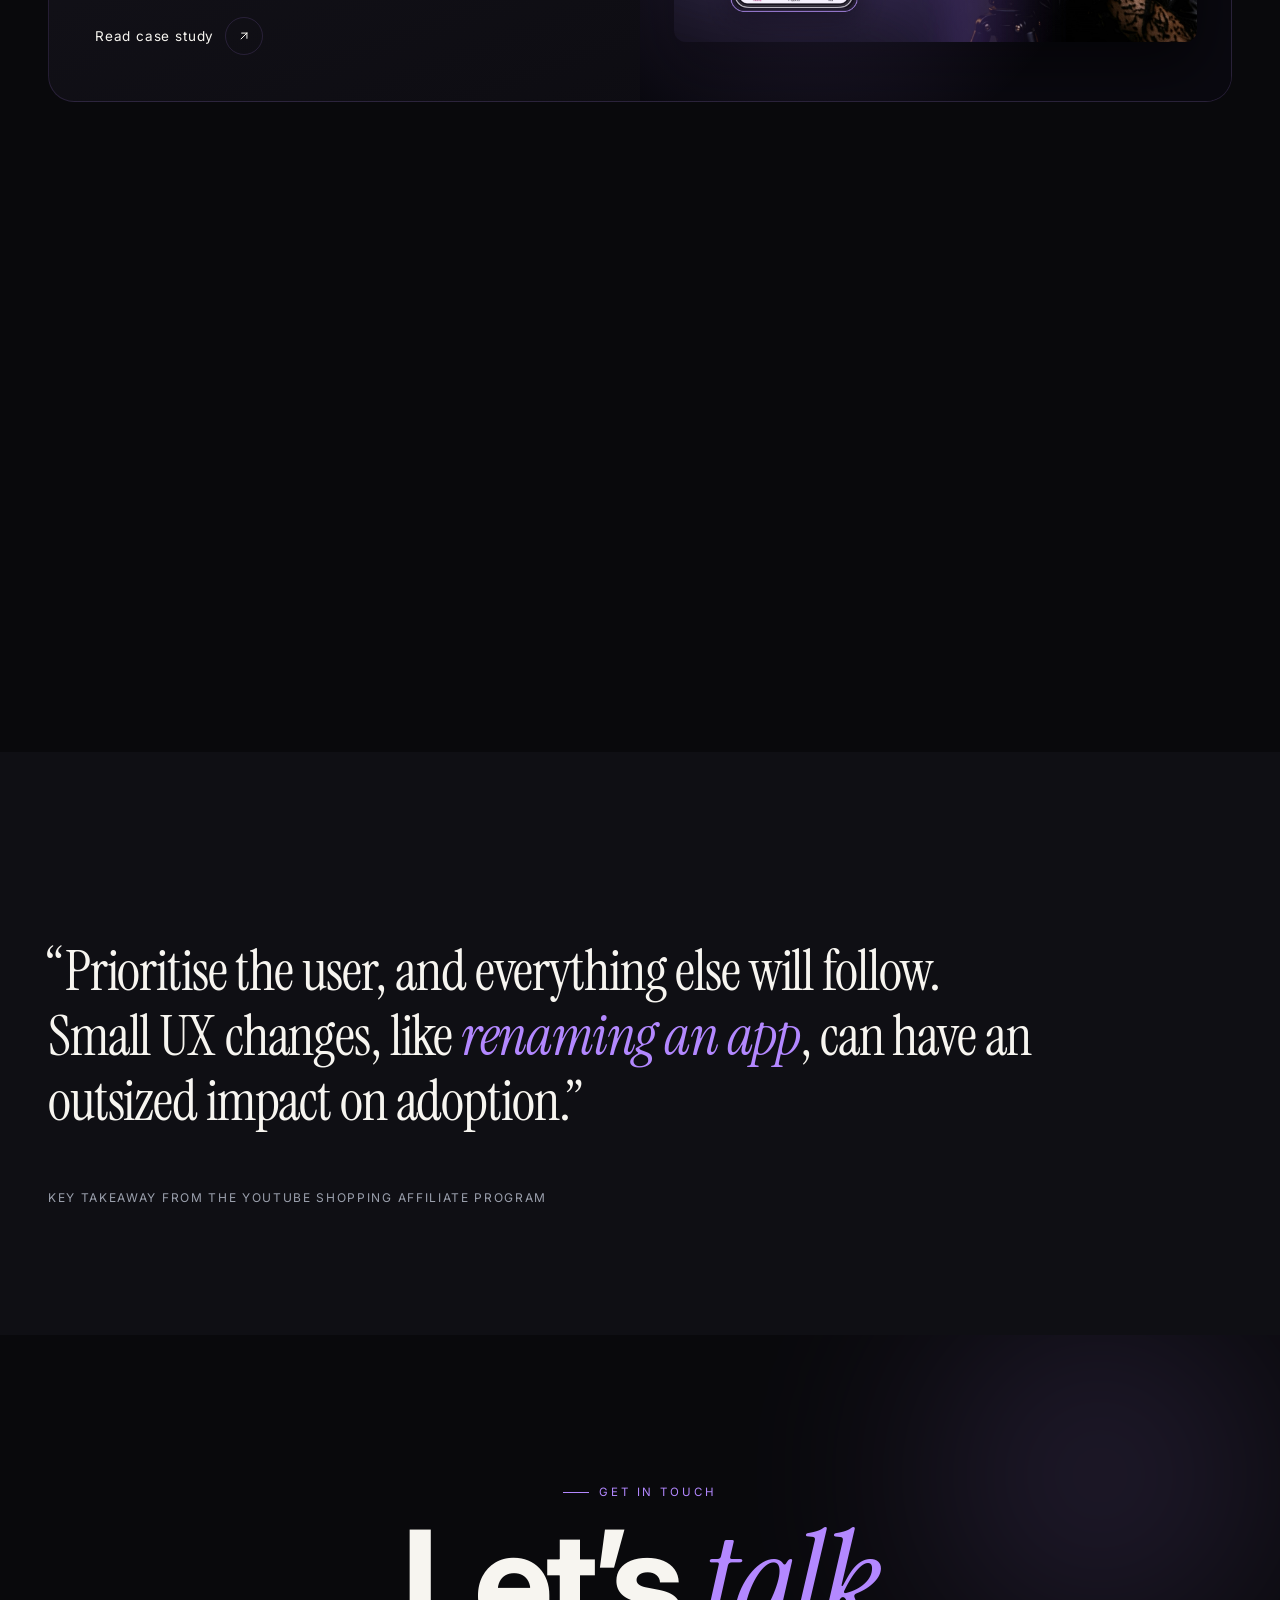
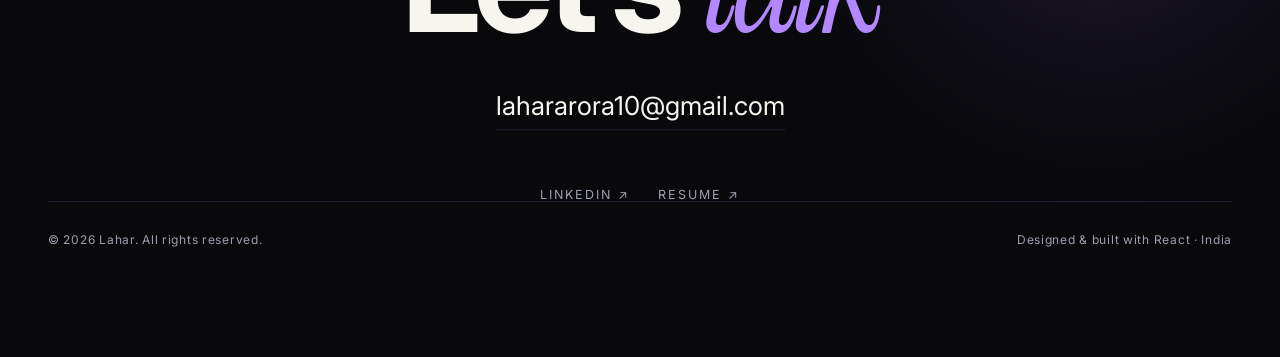
==== commit a6472854: "Add Srayan Goswami testimonial" ====
--- a/index.html
+++ b/index.html
@@ -8,7 +8,7 @@
     <link rel="preconnect" href="https://fonts.googleapis.com" />
     <link rel="preconnect" href="https://fonts.gstatic.com" crossorigin />
     <link href="https://fonts.googleapis.com/css2?family=Instrument+Serif:ital@0;1&family=Inter:wght@300;400;500;600;700;800&display=swap" rel="stylesheet" />
-    <script type="module" crossorigin src="/assets/index-vDUViIv9.js"></script>
+    <script type="module" crossorigin src="/assets/index-BTuU50oN.js"></script>
     <link rel="stylesheet" crossorigin href="/assets/index-CEy6YQIf.css">
   </head>
   <body>
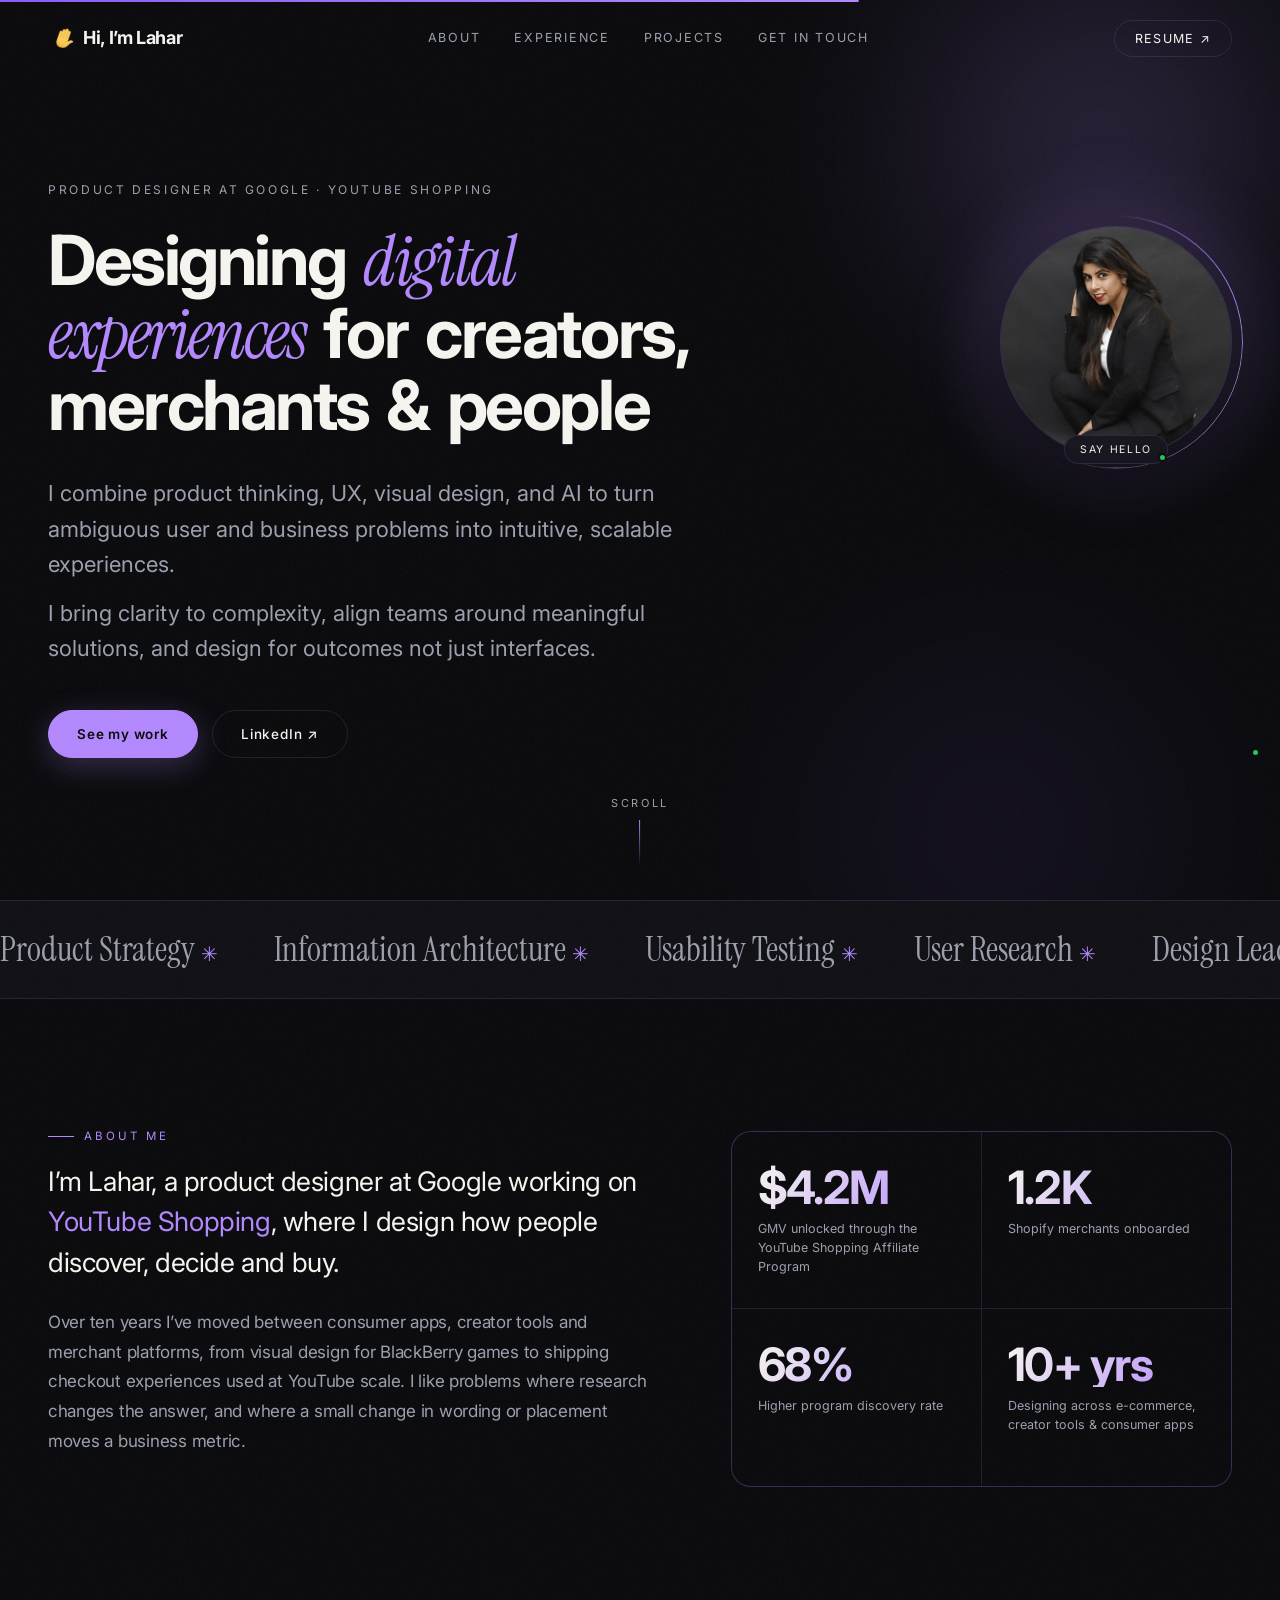
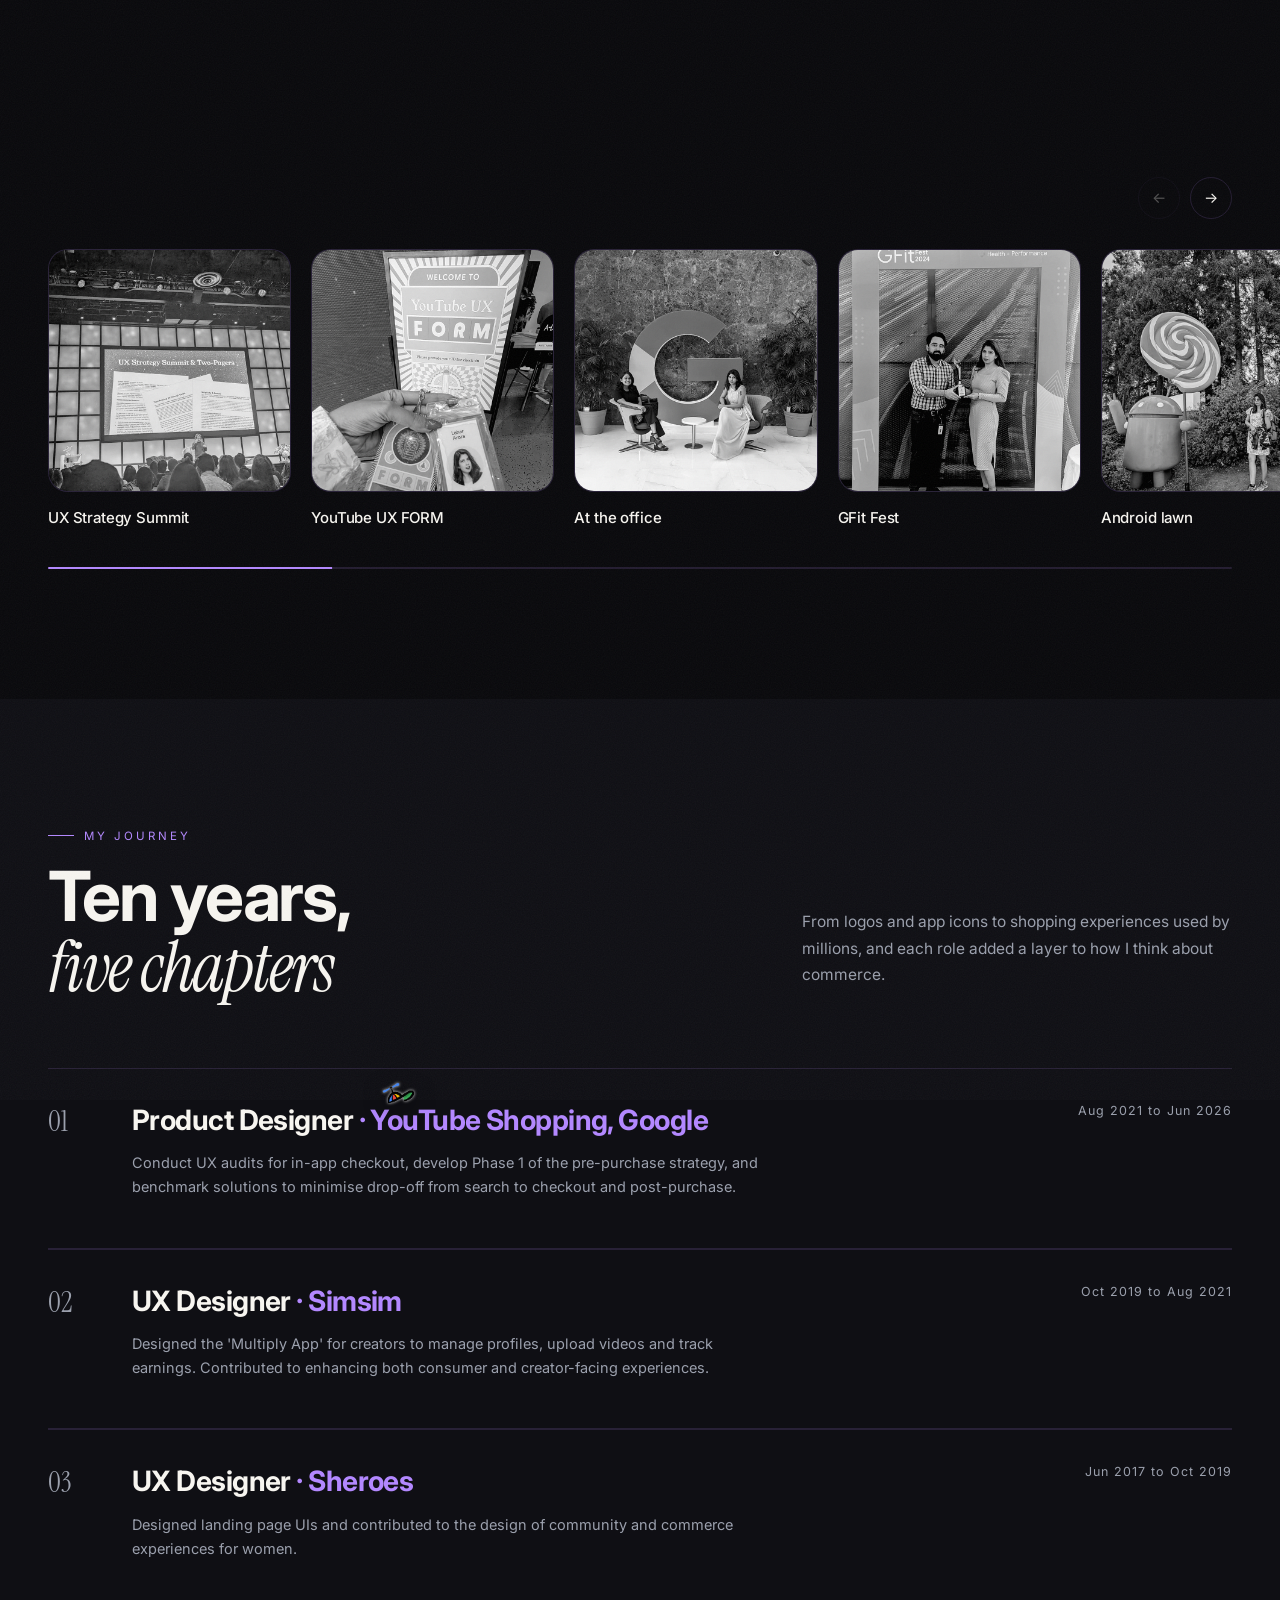
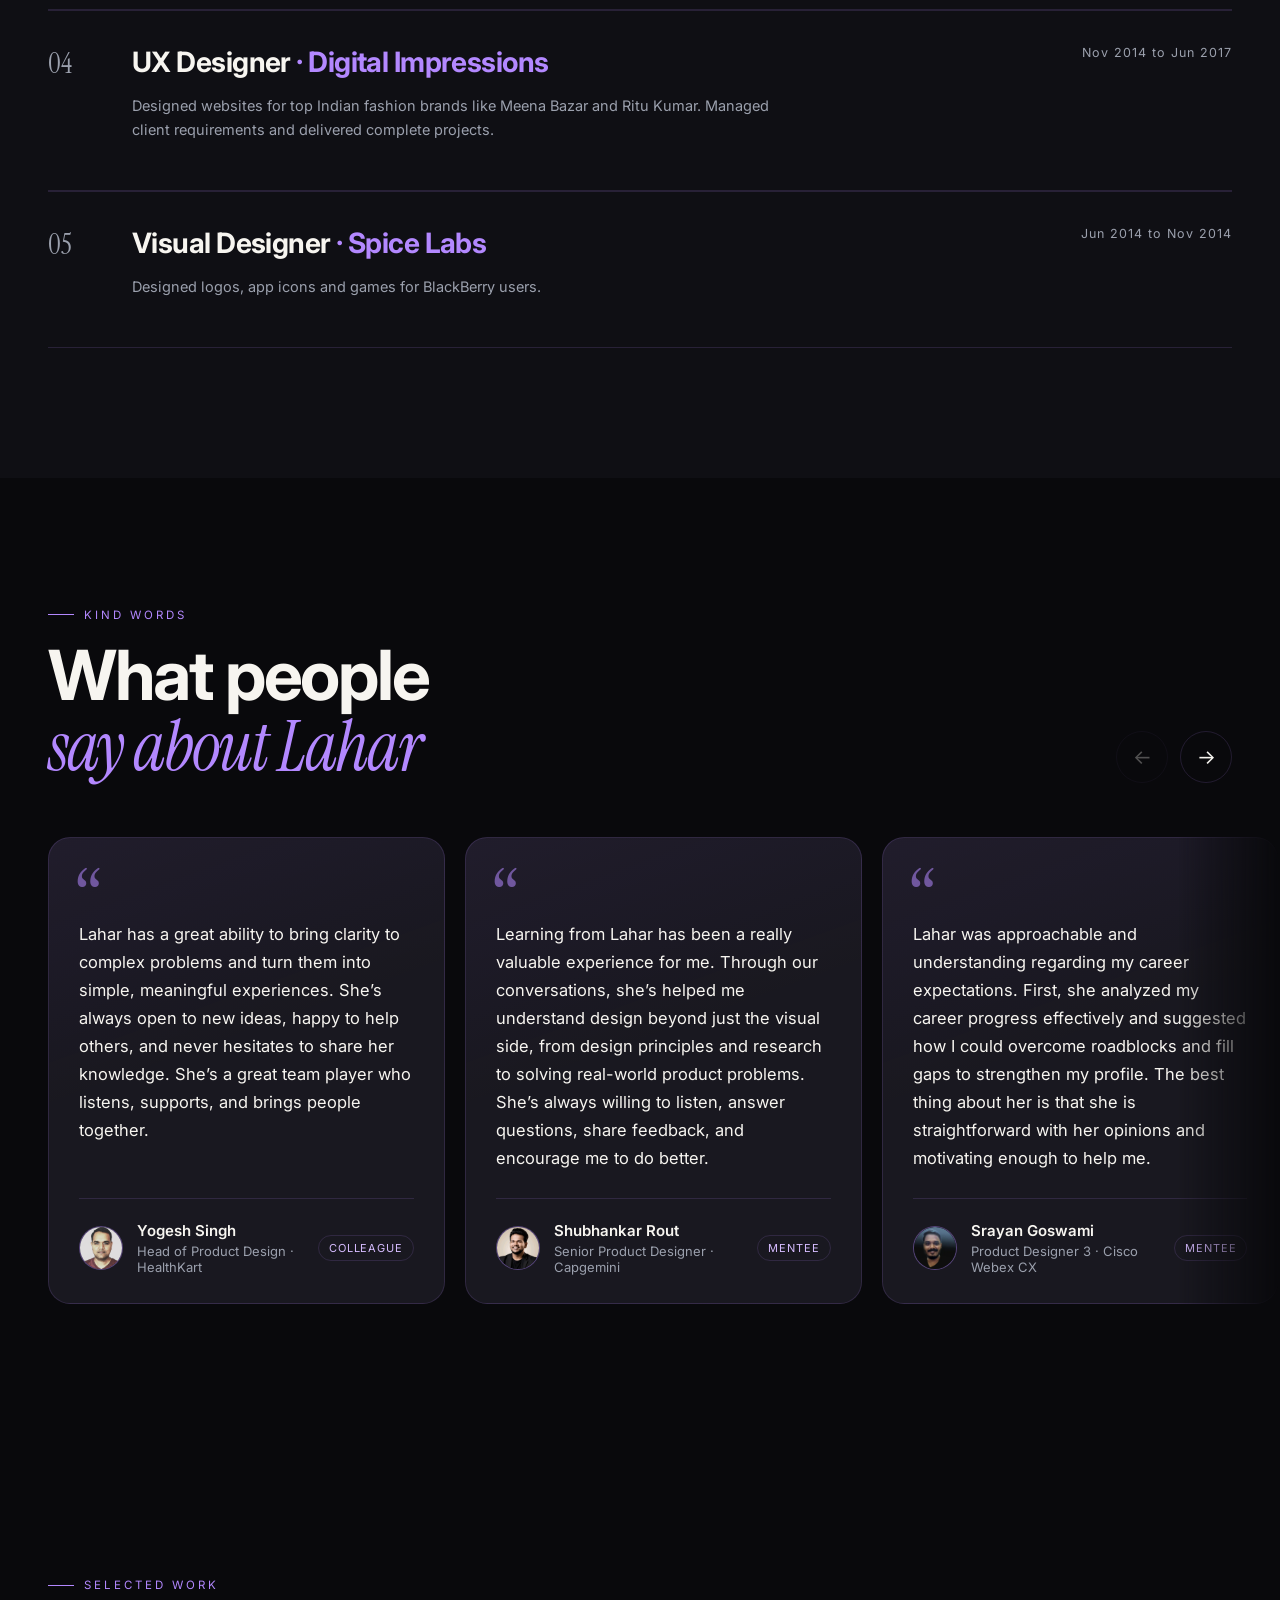
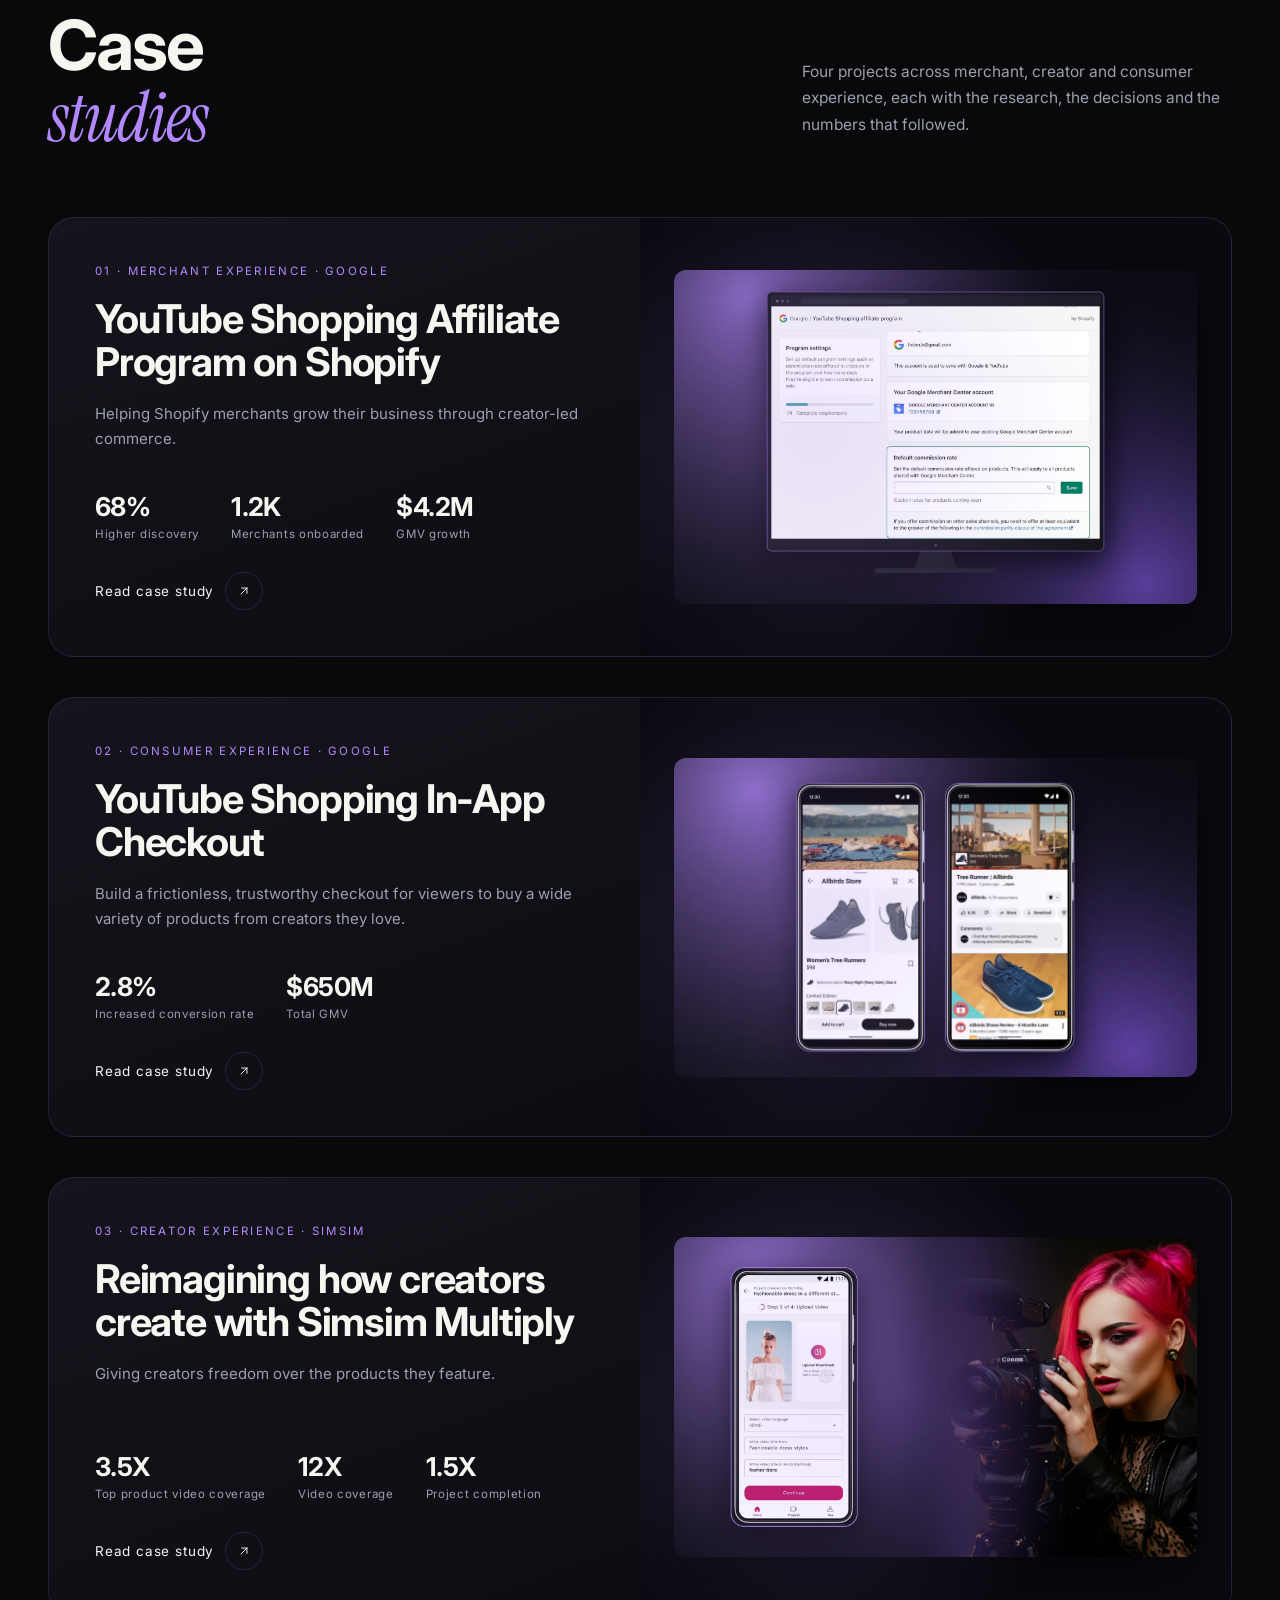
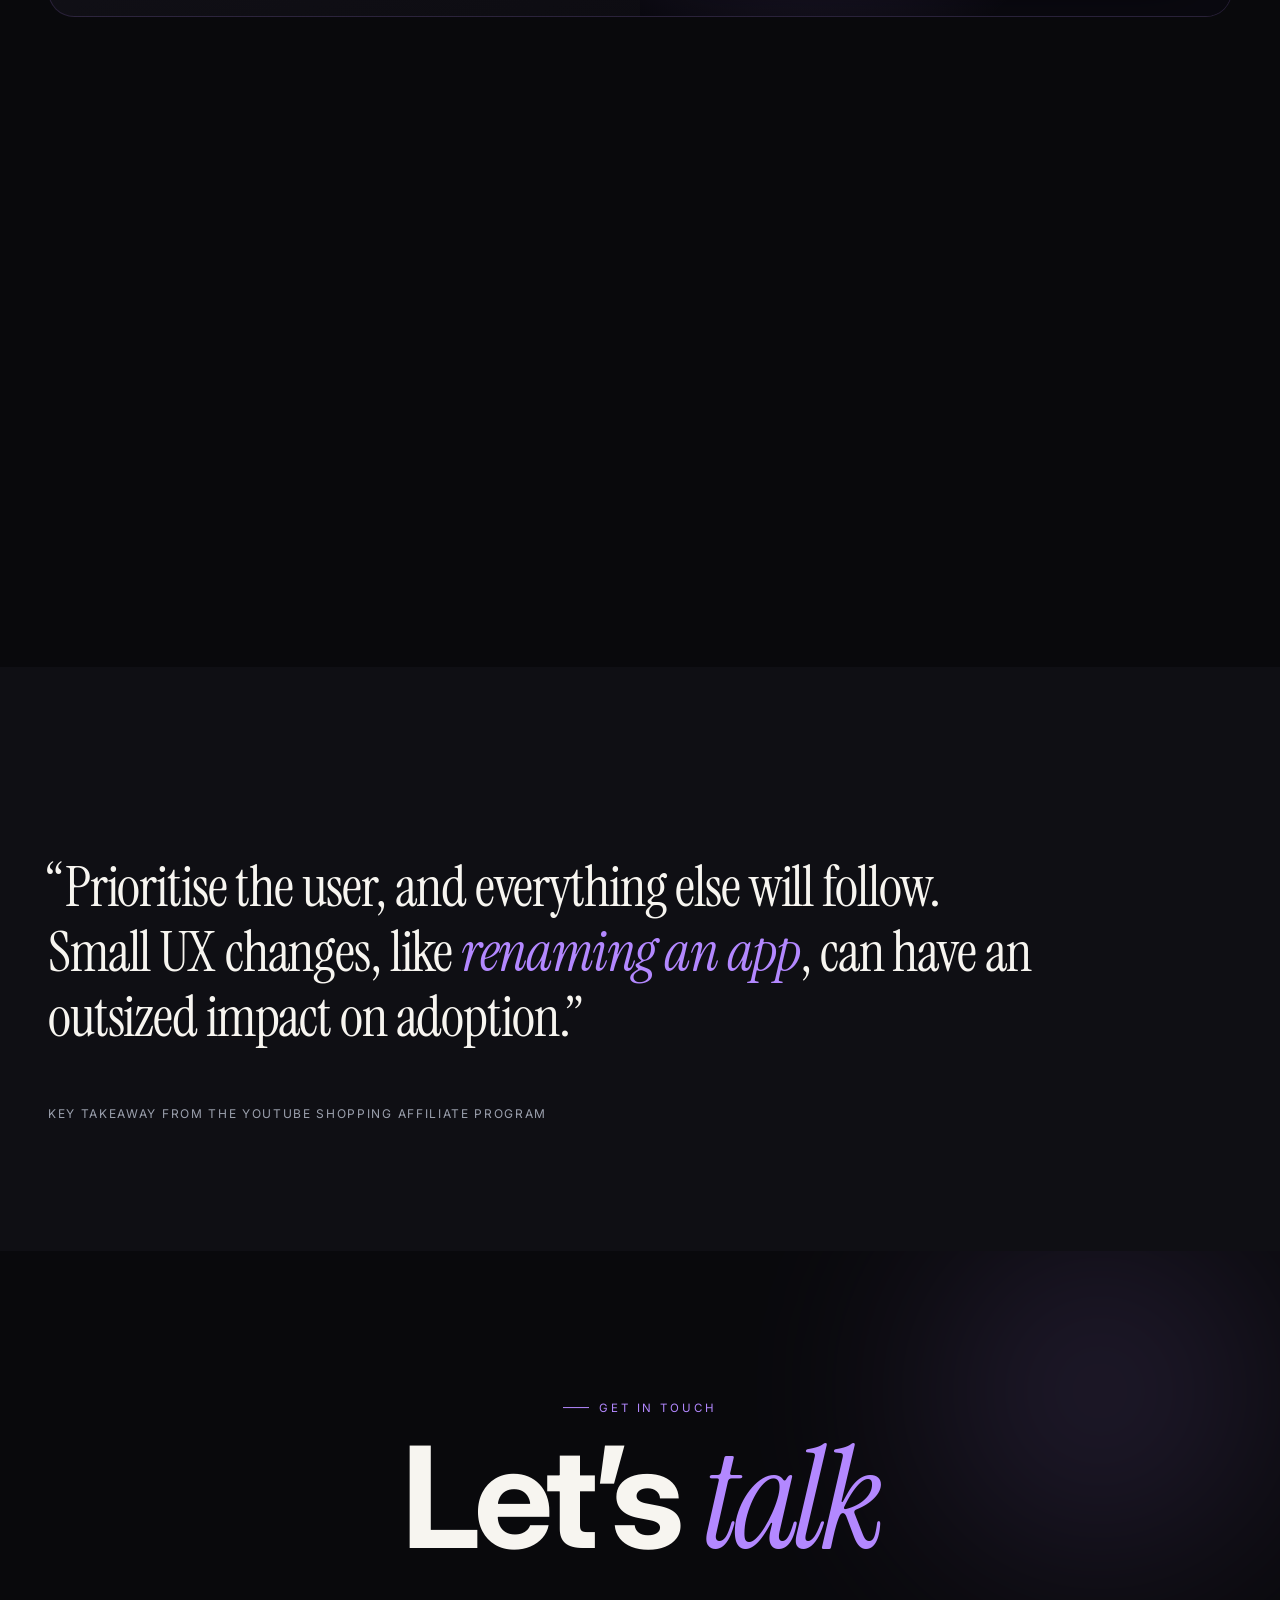
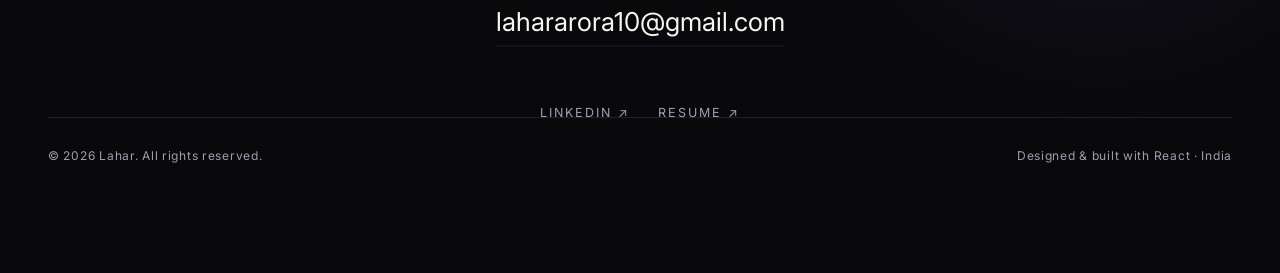
==== commit f01e728b: "Shorten Srayan testimonial" ====
--- a/index.html
+++ b/index.html
@@ -8,7 +8,7 @@
     <link rel="preconnect" href="https://fonts.googleapis.com" />
     <link rel="preconnect" href="https://fonts.gstatic.com" crossorigin />
     <link href="https://fonts.googleapis.com/css2?family=Instrument+Serif:ital@0;1&family=Inter:wght@300;400;500;600;700;800&display=swap" rel="stylesheet" />
-    <script type="module" crossorigin src="/assets/index-BTuU50oN.js"></script>
+    <script type="module" crossorigin src="/assets/index-CPtIwvV4.js"></script>
     <link rel="stylesheet" crossorigin href="/assets/index-CEy6YQIf.css">
   </head>
   <body>
